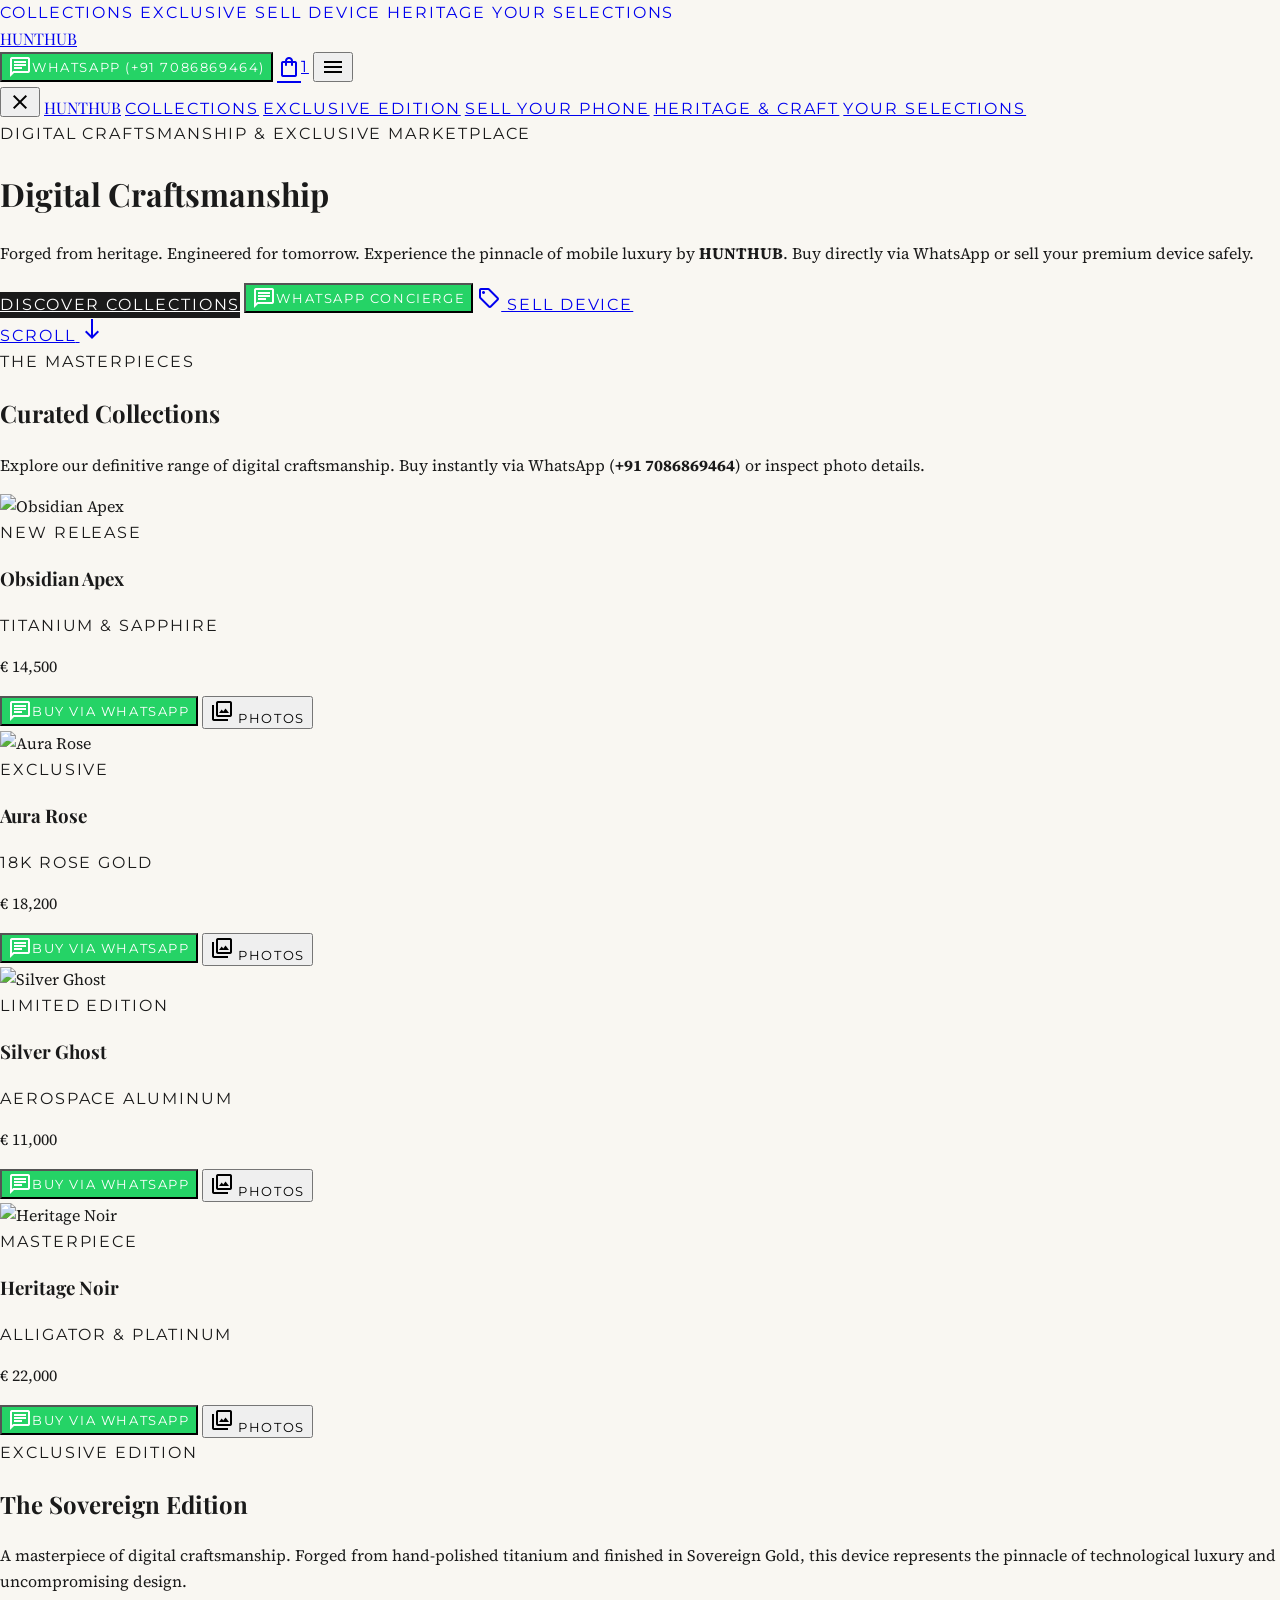
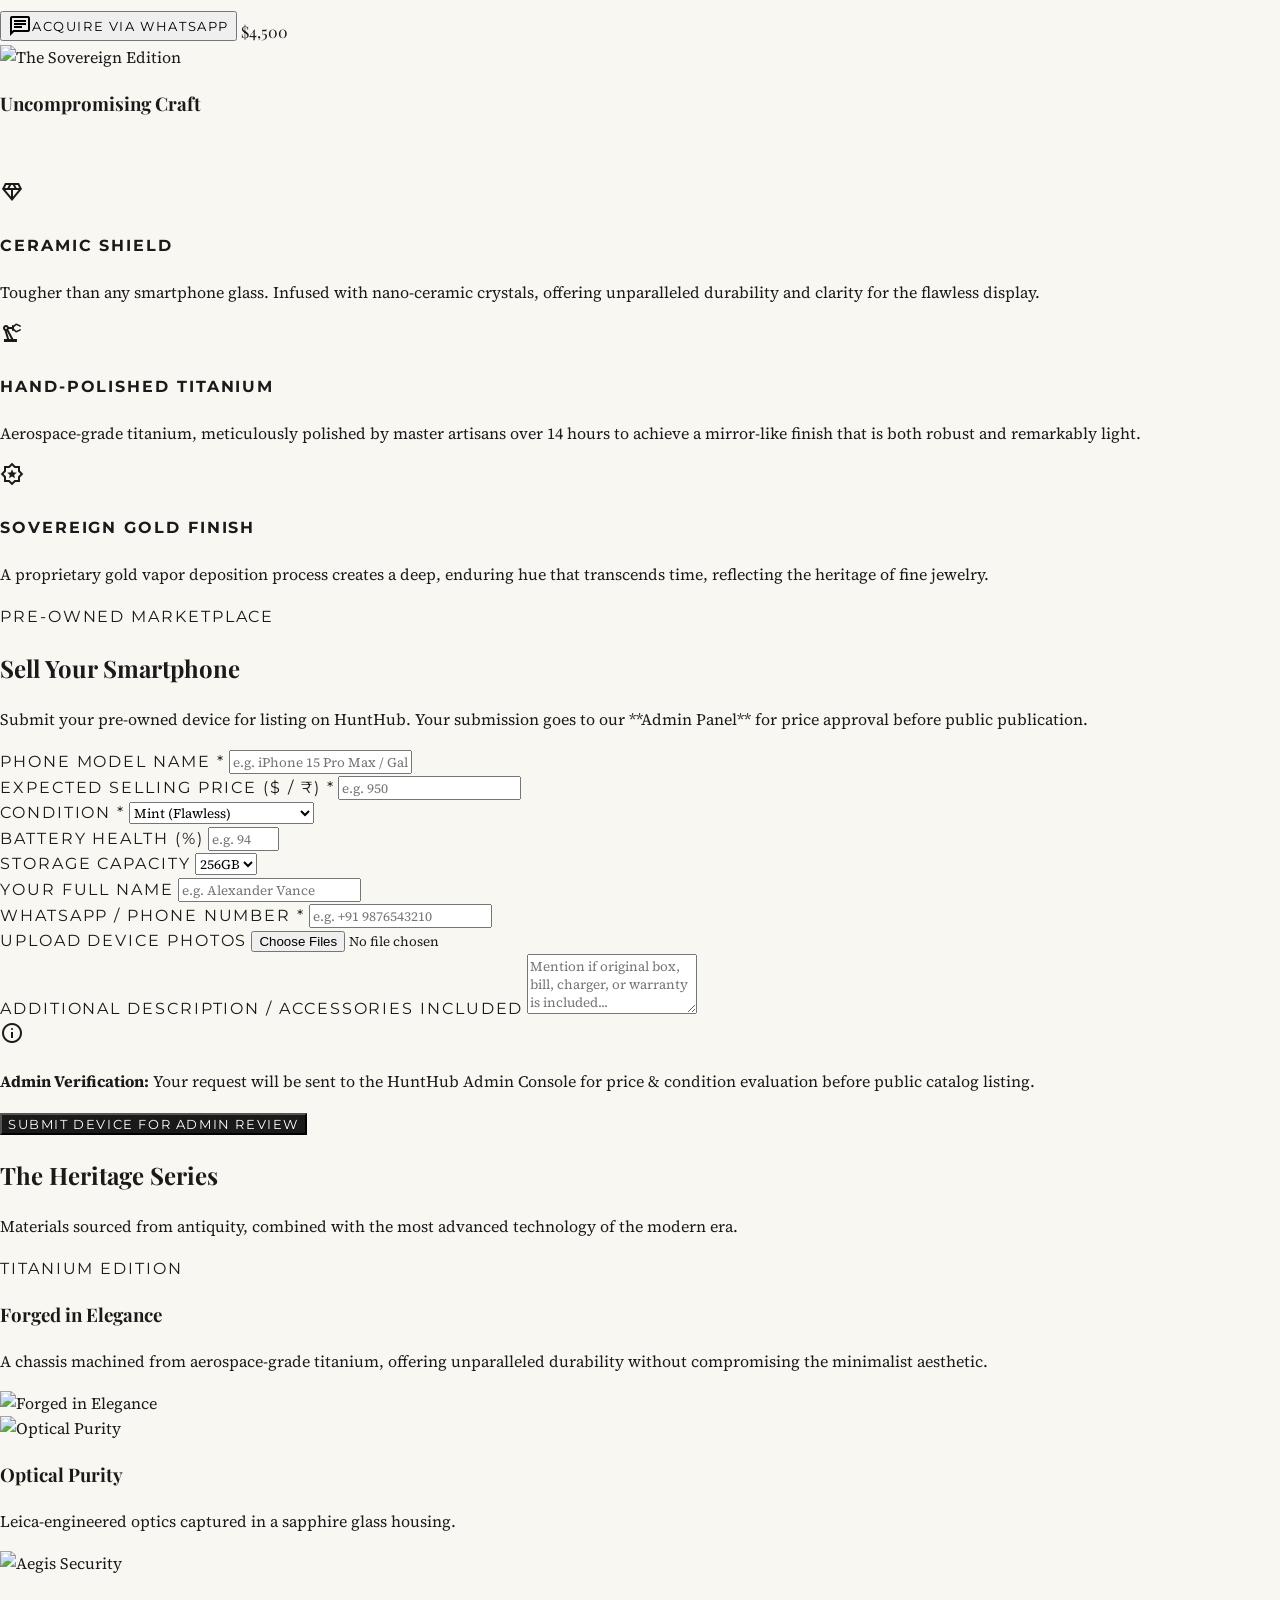
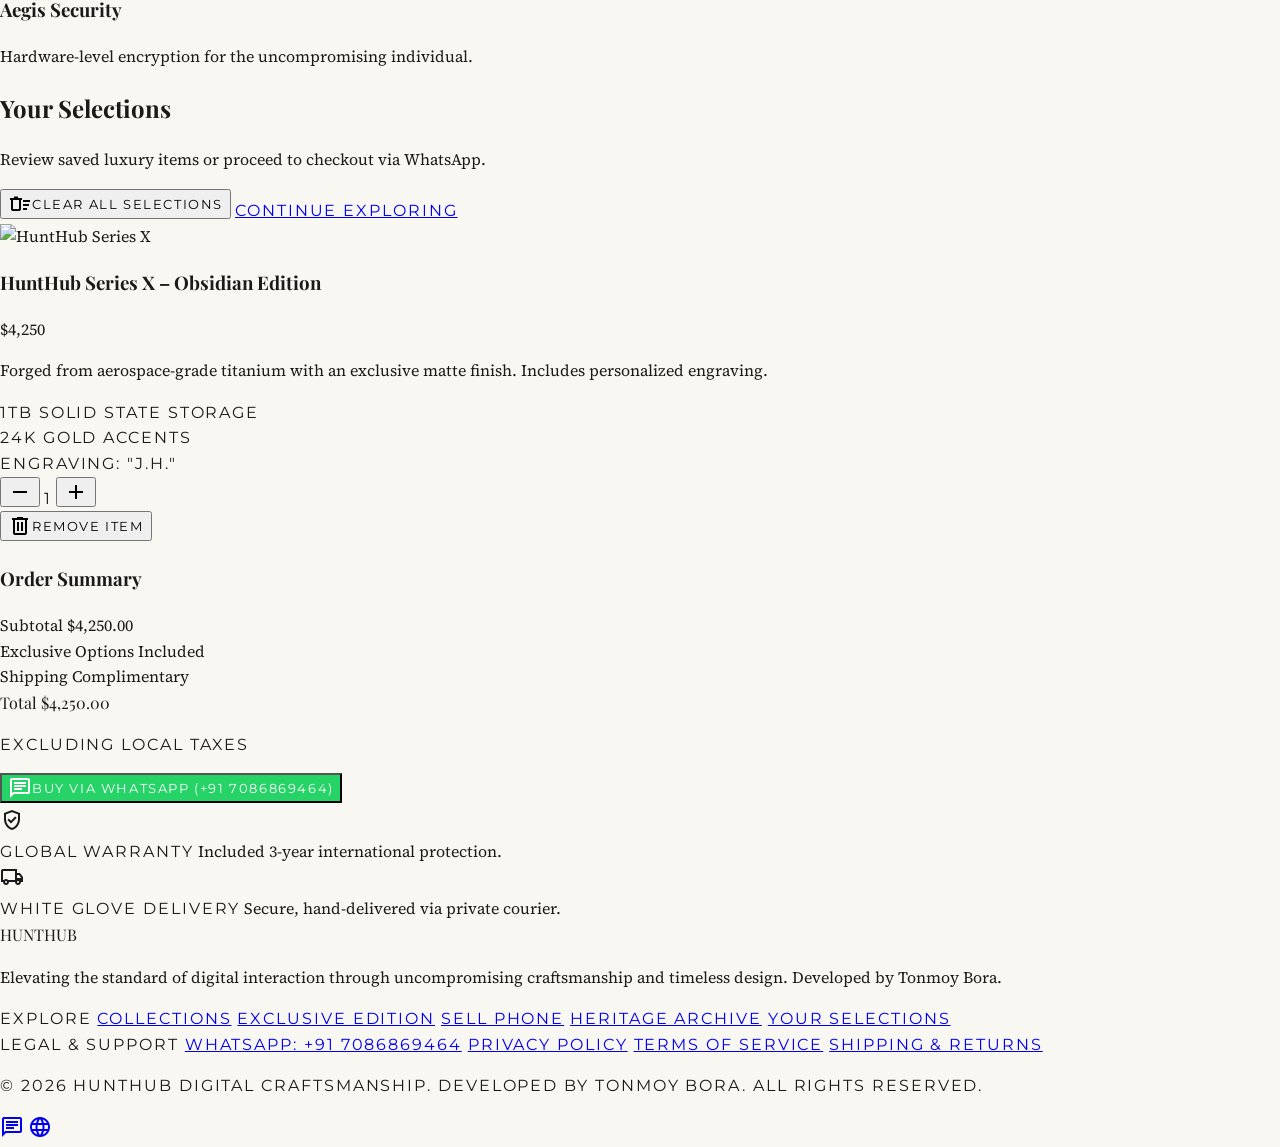
==== index.html @ e896eb80 "Initial commit: HuntHub Digital Craftsmanship & Luxury Marketplace (Vercel Ready)" ====
<!DOCTYPE html>
<html class="scroll-smooth" lang="en">
<head>
  <meta charset="utf-8"/>
  <meta content="width=device-width, initial-scale=1.0" name="viewport"/>
  <title>HUNTHUB - Digital Craftsmanship & Luxury Mobile Marketplace</title>
  
  <!-- Tailwind CSS & Google Fonts -->
  <script src="https://cdn.tailwindcss.com?plugins=forms,container-queries"></script>
  <link href="https://fonts.googleapis.com/css2?family=Montserrat:wght@400;500;600;700&family=Playfair+Display:ital,wght@0,400;0,600;0,700;1,400&family=Source+Serif+4:ital,wght@0,300;0,400;0,600;1,400&display=swap" rel="stylesheet"/>
  <link href="https://fonts.googleapis.com/css2?family=Material+Symbols+Outlined:wght,FILL@100..700,0..1&display=swap" rel="stylesheet"/>

  <!-- Custom Design System Styles -->
  <link rel="stylesheet" href="style.css"/>

  <script id="tailwind-config">
    tailwind.config = {
      darkMode: "class",
      theme: {
        extend: {
          colors: {
            "primary": "#1A1A1A",
            "secondary": "#6B6A65",
            "surface": "#F9F7F2",
            "surface-low": "#F3F0E9",
            "accent": "#C5A059",
            "gold": "#C5A059",
            "gold-light": "#E9C176"
          },
          fontFamily: {
            "display": ["Playfair Display", "serif"],
            "body": ["Source Serif 4", "serif"],
            "label": ["Montserrat", "sans-serif"]
          }
        }
      }
    }
  </script>
</head>
<body class="bg-surface text-primary font-body antialiased selection:bg-gold selection:text-white pt-20">

  <!-- ==================== STARTING LOADING INTRO SCREEN ==================== -->
  <div id="loading-screen" aria-label="Welcome Loading Screen">
    <div class="flex flex-col items-center justify-center text-center px-6">
      <div class="w-16 h-16 rounded-full border border-gold/40 flex items-center justify-center mb-6 shadow-[0_0_30px_rgba(197,160,89,0.3)] animate-pulse">
        <span class="material-symbols-outlined text-gold text-3xl">diamond</span>
      </div>

      <h1 class="intro-brand-title">WELCOME TO HUNTHUB</h1>
      
      <p class="intro-developer-credit">
        DEVELOPED BY <span class="text-white font-bold border-b border-gold pb-0.5">TONMOY BORA</span>
      </p>

      <div class="intro-progress-bar">
        <div class="intro-progress-fill"></div>
      </div>
    </div>
  </div>


  <!-- ==================== TOP NAVIGATION BAR ==================== -->
  <nav class="fixed top-0 w-full z-50 bg-surface/85 backdrop-blur-xl border-b border-accent/20 transition-all duration-500">
    <div class="flex justify-between items-center w-full px-6 md:px-12 max-w-[1280px] mx-auto h-20">
      
      <!-- Left Navigation Links (Desktop) -->
      <div class="hidden lg:flex items-center gap-7 font-label text-[11px] font-semibold tracking-[0.15em] text-secondary">
        <a class="nav-link hover:text-primary transition-colors link-gold-underline py-1" href="#collections">Collections</a>
        <a class="nav-link hover:text-primary transition-colors link-gold-underline py-1" href="#exclusive">Exclusive</a>
        <a class="nav-link hover:text-primary transition-colors link-gold-underline py-1" href="#sell-device">Sell Device</a>
        <a class="nav-link hover:text-primary transition-colors link-gold-underline py-1" href="#heritage">Heritage</a>
        <a class="nav-link hover:text-primary transition-colors link-gold-underline py-1" href="#selections">Your Selections</a>
      </div>

      <!-- Brand Logo (Center) -->
      <a class="font-display font-bold text-2xl md:text-3xl tracking-tighter text-primary hover:opacity-90 transition-opacity" href="#">
        HUNTHUB
      </a>

      <!-- Right Actions / Utilities -->
      <div class="flex items-center gap-4">
        <!-- WhatsApp Direct Chat Button -->
        <button onclick="buyProductViaWhatsApp('General Inquiry', 'N/A')" class="btn-whatsapp px-4 py-2 font-label text-[10px] uppercase font-bold tracking-widest flex items-center gap-1.5 btn-classic shadow-sm" title="Chat on WhatsApp (+91 7086869464)">
          <span class="material-symbols-outlined text-sm">chat</span>
          <span>WhatsApp (+91 7086869464)</span>
        </button>

        <!-- Cart Bag Icon with Counter -->
        <a href="#selections" class="icon-btn text-accent hover:text-primary p-2 relative flex items-center justify-center" title="View Your Selections" data-interactive="true">
          <span class="material-symbols-outlined text-[24px]">shopping_bag</span>
          <span id="cart-badge" class="absolute -top-1 -right-1 bg-primary text-white text-[10px] font-label w-4 h-4 rounded-full flex items-center justify-center badge-pulse">1</span>
        </a>

        <!-- Mobile Menu Toggle -->
        <button id="mobile-menu-btn" class="lg:hidden icon-btn text-primary p-2" title="Toggle Navigation Menu">
          <span class="material-symbols-outlined text-[26px]">menu</span>
        </button>
      </div>

    </div>
  </nav>

  <!-- Mobile Navigation Overlay -->
  <div id="mobile-nav-overlay" class="fixed inset-0 z-50 bg-primary/95 backdrop-blur-2xl hidden flex-col justify-center items-center gap-7 text-white">
    <button id="mobile-menu-close" class="absolute top-6 right-6 text-gold p-4 icon-btn">
      <span class="material-symbols-outlined text-3xl">close</span>
    </button>
    <a class="font-display text-3xl text-gold mb-2" href="#">HUNTHUB</a>
    <a class="font-label text-base tracking-widest hover:text-gold transition-colors" href="#collections">Collections</a>
    <a class="font-label text-base tracking-widest hover:text-gold transition-colors" href="#exclusive">Exclusive Edition</a>
    <a class="font-label text-base tracking-widest hover:text-gold transition-colors" href="#sell-device">Sell Your Phone</a>
    <a class="font-label text-base tracking-widest hover:text-gold transition-colors" href="#heritage">Heritage & Craft</a>
    <a class="font-label text-base tracking-widest hover:text-gold transition-colors" href="#selections">Your Selections</a>
  </div>


  <!-- ==================== HERO SECTION ==================== -->
  <header id="hero" class="relative min-h-[85vh] w-full flex flex-col items-center justify-center text-center px-6 pt-12 pb-20 overflow-hidden bg-gradient-to-b from-surface via-surface to-surface-low border-b border-accent/10">
    
    <!-- Background Ambient Glow -->
    <div class="absolute top-1/2 left-1/2 -translate-x-1/2 -translate-y-1/2 w-[600px] h-[600px] bg-accent/5 rounded-full blur-3xl pointer-events-none"></div>

    <div class="relative z-10 max-w-4xl mx-auto flex flex-col items-center">
      <div class="inline-block border border-accent/40 px-4 py-1.5 font-label text-[11px] text-accent tracking-[0.25em] uppercase mb-8 scroll-reveal">
        Digital Craftsmanship & Exclusive Marketplace
      </div>

      <h1 class="font-display text-4xl sm:text-6xl md:text-7xl lg:text-8xl text-primary font-bold tracking-tight leading-[1.1] mb-8 scroll-reveal delay-1">
        Digital Craftsmanship
      </h1>

      <p class="font-body text-lg md:text-xl text-secondary max-w-2xl mb-10 leading-relaxed font-light scroll-reveal delay-2">
        Forged from heritage. Engineered for tomorrow. Experience the pinnacle of mobile luxury by <strong class="text-primary font-semibold">HUNTHUB</strong>. Buy directly via WhatsApp or sell your premium device safely.
      </p>

      <div class="flex flex-col sm:flex-row gap-5 items-center scroll-reveal delay-3">
        <a href="#collections" class="btn-gold-shimmer font-label text-xs uppercase tracking-[0.2em] px-9 py-4 btn-classic shadow-md">
          Discover Collections
        </a>
        <button onclick="buyProductViaWhatsApp('General Store Inquiry', 'N/A')" class="btn-whatsapp font-label text-xs uppercase tracking-[0.2em] px-8 py-4 btn-classic flex items-center gap-2 font-bold shadow-md">
          <span class="material-symbols-outlined text-base">chat</span> WhatsApp Concierge
        </button>
        <a href="#sell-device" class="font-label text-xs uppercase tracking-[0.15em] text-primary hover:text-accent transition-colors flex items-center gap-1 border-b border-primary/40 hover:border-accent pb-0.5">
          <span class="material-symbols-outlined text-sm">sell</span> Sell Device
        </a>
      </div>
    </div>

    <!-- Floating Scroll Indicator -->
    <a href="#collections" class="absolute bottom-8 left-1/2 -translate-x-1/2 flex flex-col items-center gap-2 text-accent/70 hover:text-accent transition-colors bounce-slow">
      <span class="font-label text-[10px] tracking-[0.25em] uppercase">Scroll</span>
      <span class="material-symbols-outlined text-sm">south</span>
    </a>
  </header>


  <!-- ==================== FRAME 1: CURATED COLLECTIONS ==================== -->
  <section id="collections" class="w-full max-w-[1240px] mx-auto px-6 md:px-16 py-24 border-b border-accent/10">
    
    <!-- Section Header -->
    <div class="text-center max-w-2xl mx-auto mb-20">
      <span class="font-label text-xs text-accent uppercase tracking-[0.2em] mb-4 block scroll-reveal">The Masterpieces</span>
      <h2 class="font-display text-3xl sm:text-5xl text-primary font-bold mb-6 scroll-reveal delay-1">Curated Collections</h2>
      <p class="font-body text-secondary text-base md:text-lg leading-relaxed scroll-reveal delay-2 font-light">
        Explore our definitive range of digital craftsmanship. Buy instantly via WhatsApp (<strong class="text-primary">+91 7086869464</strong>) or inspect photo details.
      </p>
    </div>

    <!-- Dynamic Products Grid Container -->
    <div id="products-grid-container" class="grid grid-cols-1 md:grid-cols-2 gap-x-12 gap-y-24">
      <!-- Populated dynamically in app.js -->
    </div>
  </section>


  <!-- ==================== FRAME 2: THE SOVEREIGN EDITION (EXCLUSIVE) ==================== -->
  <section id="exclusive" class="w-full bg-surface-low py-24 border-b border-accent/10">
    <div class="max-w-[1240px] mx-auto px-6 md:px-16">
      
      <!-- Hero Feature Grid -->
      <div class="grid grid-cols-1 md:grid-cols-12 gap-12 items-center mb-24">
        
        <!-- Text Details -->
        <div class="md:col-span-5 flex flex-col space-y-6 scroll-reveal-left">
          <div class="inline-block border border-accent px-3 py-1 font-label text-[10px] text-accent uppercase tracking-widest w-fit">
            Exclusive Edition
          </div>
          <h2 class="font-display text-4xl md:text-5xl text-primary font-bold leading-tight">
            The Sovereign Edition
          </h2>
          <p class="font-body text-secondary text-base leading-relaxed font-light">
            A masterpiece of digital craftsmanship. Forged from hand-polished titanium and finished in Sovereign Gold, this device represents the pinnacle of technological luxury and uncompromising design.
          </p>

          <div class="pt-6 flex items-center gap-6">
            <button onclick="buyProductViaWhatsApp('The Sovereign Edition (Exclusive)', '$4,500')" 
                    class="bg-primary text-white font-label text-xs uppercase tracking-[0.2em] px-8 py-4 btn-classic hover:bg-gold hover:text-primary transition-colors flex items-center gap-2">
              <span class="material-symbols-outlined text-sm">chat</span> Acquire via WhatsApp
            </button>
            <span class="font-display text-2xl text-accent font-semibold">$4,500</span>
          </div>
        </div>

        <!-- Featured Phone Image -->
        <div class="md:col-span-7 relative h-[450px] md:h-[600px] flex items-center justify-center photo-clickable scroll-reveal-right">
          <img class="w-full h-full object-contain drop-shadow-2xl z-10" 
               data-alt="The Sovereign Edition floating smartphone with polished titanium frame and gold accents."
               src="https://lh3.googleusercontent.com/aida-public/[base64]"
               alt="The Sovereign Edition"/>
          <div class="absolute inset-0 bg-gold/10 rounded-full blur-3xl w-2/3 h-2/3 top-1/2 left-1/2 -translate-x-1/2 -translate-y-1/2"></div>
        </div>

      </div>

      <!-- Specifications / Craft Cards -->
      <div class="text-center mb-12">
        <h3 class="font-display text-3xl text-primary font-semibold mb-2 scroll-reveal">Uncompromising Craft</h3>
        <p class="font-label text-xs text-secondary tracking-widest uppercase scroll-reveal delay-1">The Architecture of Luxury</p>
      </div>

      <div class="grid grid-cols-1 md:grid-cols-3 gap-6">
        
        <!-- Spec 1 -->
        <div class="bg-surface p-10 flex flex-col items-center text-center space-y-4 border border-accent/15 hover:border-gold transition-all duration-500 scroll-reveal delay-1">
          <span class="material-symbols-outlined text-4xl text-gold font-light">diamond</span>
          <h4 class="font-label text-xs font-bold text-primary tracking-widest uppercase">Ceramic Shield</h4>
          <p class="font-body text-sm text-secondary leading-relaxed">
            Tougher than any smartphone glass. Infused with nano-ceramic crystals, offering unparalleled durability and clarity for the flawless display.
          </p>
        </div>

        <!-- Spec 2 -->
        <div class="bg-surface p-10 flex flex-col items-center text-center space-y-4 border border-accent/15 hover:border-gold transition-all duration-500 scroll-reveal delay-2">
          <span class="material-symbols-outlined text-4xl text-gold font-light">precision_manufacturing</span>
          <h4 class="font-label text-xs font-bold text-primary tracking-widest uppercase">Hand-Polished Titanium</h4>
          <p class="font-body text-sm text-secondary leading-relaxed">
            Aerospace-grade titanium, meticulously polished by master artisans over 14 hours to achieve a mirror-like finish that is both robust and remarkably light.
          </p>
        </div>

        <!-- Spec 3 -->
        <div class="bg-surface p-10 flex flex-col items-center text-center space-y-4 border border-accent/15 hover:border-gold transition-all duration-500 scroll-reveal delay-3">
          <span class="material-symbols-outlined text-4xl text-gold font-light">award_star</span>
          <h4 class="font-label text-xs font-bold text-primary tracking-widest uppercase">Sovereign Gold Finish</h4>
          <p class="font-body text-sm text-secondary leading-relaxed">
            A proprietary gold vapor deposition process creates a deep, enduring hue that transcends time, reflecting the heritage of fine jewelry.
          </p>
        </div>

      </div>

    </div>
  </section>


  <!-- ==================== USER PHONE SELLING SECTION ==================== -->
  <section id="sell-device" class="w-full max-w-[1240px] mx-auto px-6 md:px-16 py-24 border-b border-accent/10">
    
    <div class="text-center max-w-2xl mx-auto mb-16">
      <span class="font-label text-xs text-accent uppercase tracking-[0.2em] mb-4 block scroll-reveal">Pre-Owned Marketplace</span>
      <h2 class="font-display text-3xl sm:text-5xl text-primary font-bold mb-4 scroll-reveal delay-1">Sell Your Smartphone</h2>
      <p class="font-body text-secondary text-base leading-relaxed scroll-reveal delay-2 font-light">
        Submit your pre-owned device for listing on HuntHub. Your submission goes to our **Admin Panel** for price approval before public publication.
      </p>
    </div>

    <div class="max-w-3xl mx-auto bg-surface-low border border-accent/20 p-8 sm:p-12 shadow-sm scroll-reveal-zoom">
      
      <form id="sell-device-form" class="space-y-6">
        
        <div class="grid grid-cols-1 sm:grid-cols-2 gap-6">
          <div>
            <label class="font-label text-xs text-primary font-bold block mb-2">Phone Model Name *</label>
            <input type="text" id="sell-model" required placeholder="e.g. iPhone 15 Pro Max / Galaxy S24 Ultra" 
                   class="w-full bg-surface border border-accent/30 px-4 py-3 font-body text-sm focus:outline-none focus:border-gold">
          </div>

          <div>
            <label class="font-label text-xs text-primary font-bold block mb-2">Expected Selling Price ($ / ₹) *</label>
            <input type="number" id="sell-price" required placeholder="e.g. 950" 
                   class="w-full bg-surface border border-accent/30 px-4 py-3 font-body text-sm focus:outline-none focus:border-gold">
          </div>
        </div>

        <div class="grid grid-cols-1 sm:grid-cols-3 gap-6">
          <div>
            <label class="font-label text-xs text-primary font-bold block mb-2">Condition *</label>
            <select id="sell-condition" class="w-full bg-surface border border-accent/30 px-4 py-3 font-body text-sm focus:outline-none focus:border-gold">
              <option value="Mint (Flawless)">Mint (Flawless)</option>
              <option value="Excellent (Minimal Signs)">Excellent (Minimal Signs)</option>
              <option value="Good (Minor Wear)">Good (Minor Wear)</option>
              <option value="Fair">Fair</option>
            </select>
          </div>

          <div>
            <label class="font-label text-xs text-primary font-bold block mb-2">Battery Health (%)</label>
            <input type="number" id="sell-battery" min="50" max="100" placeholder="e.g. 94" 
                   class="w-full bg-surface border border-accent/30 px-4 py-3 font-body text-sm focus:outline-none focus:border-gold">
          </div>

          <div>
            <label class="font-label text-xs text-primary font-bold block mb-2">Storage Capacity</label>
            <select id="sell-storage" class="w-full bg-surface border border-accent/30 px-4 py-3 font-body text-sm focus:outline-none focus:border-gold">
              <option value="128GB">128GB</option>
              <option value="256GB" selected>256GB</option>
              <option value="512GB">512GB</option>
              <option value="1TB">1TB</option>
            </select>
          </div>
        </div>

        <div class="grid grid-cols-1 sm:grid-cols-2 gap-6">
          <div>
            <label class="font-label text-xs text-primary font-bold block mb-2">Your Full Name</label>
            <input type="text" id="sell-name" placeholder="e.g. Alexander Vance" 
                   class="w-full bg-surface border border-accent/30 px-4 py-3 font-body text-sm focus:outline-none focus:border-gold">
          </div>

          <div>
            <label class="font-label text-xs text-primary font-bold block mb-2">WhatsApp / Phone Number *</label>
            <input type="tel" id="sell-phone" required placeholder="e.g. +91 9876543210" 
                   class="w-full bg-surface border border-accent/30 px-4 py-3 font-body text-sm focus:outline-none focus:border-gold">
          </div>
        </div>

        <div>
          <label class="font-label text-xs text-primary font-bold block mb-2">Upload Device Photos</label>
          <input type="file" id="sell-images" accept="image/*" multiple 
                 class="w-full bg-surface border border-accent/30 p-2 font-body text-xs focus:outline-none focus:border-gold">
          <div id="sell-images-preview" class="flex gap-3 mt-3 overflow-x-auto"></div>
        </div>

        <div>
          <label class="font-label text-xs text-primary font-bold block mb-2">Additional Description / Accessories Included</label>
          <textarea id="sell-desc" rows="3" placeholder="Mention if original box, bill, charger, or warranty is included..." 
                    class="w-full bg-surface border border-accent/30 px-4 py-3 font-body text-sm focus:outline-none focus:border-gold"></textarea>
        </div>

        <!-- Verification Notice -->
        <div class="bg-surface p-4 border-l-2 border-gold flex items-start gap-3">
          <span class="material-symbols-outlined text-gold">info</span>
          <p class="font-body text-xs text-secondary leading-relaxed">
            <strong>Admin Verification:</strong> Your request will be sent to the HuntHub Admin Console for price & condition evaluation before public catalog listing.
          </p>
        </div>

        <button type="submit" class="btn-gold-shimmer w-full py-4 font-label text-xs uppercase tracking-[0.2em] font-bold btn-classic">
          Submit Device for Admin Review
        </button>

      </form>

    </div>

  </section>


  <!-- ==================== FRAME 3: HERITAGE & AEGIS SECURITY ==================== -->
  <section id="heritage" class="w-full max-w-[1240px] mx-auto px-6 md:px-16 py-24 border-b border-accent/10">
    <div class="flex flex-col gap-16">
      
      <div class="text-center max-w-2xl mx-auto">
        <h2 class="font-display text-3xl md:text-5xl text-primary font-bold mb-4 scroll-reveal">The Heritage Series</h2>
        <p class="font-body text-secondary text-base leading-relaxed scroll-reveal delay-1 font-light">
          Materials sourced from antiquity, combined with the most advanced technology of the modern era.
        </p>
      </div>

      <!-- Hero Bento Card -->
      <div class="w-full bg-surface-low border border-accent/20 overflow-hidden flex flex-col md:flex-row min-h-[500px] scroll-reveal-zoom">
        <div class="p-8 md:p-16 flex flex-col justify-center md:w-1/2">
          <span class="bg-gold text-primary px-3 py-1 font-label text-[10px] w-fit mb-6 uppercase tracking-widest font-semibold">Titanium Edition</span>
          <h3 class="font-display text-3xl md:text-4xl text-primary font-bold mb-4">Forged in Elegance</h3>
          <p class="font-body text-secondary text-base leading-relaxed font-light">
            A chassis machined from aerospace-grade titanium, offering unparalleled durability without compromising the minimalist aesthetic.
          </p>
        </div>
        <div class="md:w-1/2 relative min-h-[300px] photo-clickable">
          <img class="w-full h-full object-cover" 
               data-alt="Forged in Elegance: Sleek smartphone resting on dark slate surface with soft studio lighting."
               src="https://lh3.googleusercontent.com/aida-public/[base64]"
               alt="Forged in Elegance"/>
        </div>
      </div>

      <!-- Small Stack Grid -->
      <div class="grid grid-cols-1 md:grid-cols-2 gap-8">
        
        <!-- Feature 1 -->
        <div class="bg-surface-low border border-accent/20 p-8 md:p-12 flex flex-col justify-between scroll-reveal-left">
          <div class="h-64 w-full relative mb-6 photo-clickable">
            <img class="w-full h-full object-cover" 
                 data-alt="Optical Purity: Leica-engineered camera lens ring in brushed gold."
                 src="https://lh3.googleusercontent.com/aida-public/[base64]"
                 alt="Optical Purity"/>
          </div>
          <div>
            <h3 class="font-display text-2xl text-primary font-semibold mb-2">Optical Purity</h3>
            <p class="font-body text-secondary text-sm leading-relaxed">Leica-engineered optics captured in a sapphire glass housing.</p>
          </div>
        </div>

        <!-- Feature 2 -->
        <div class="bg-primary text-white border border-accent/20 p-8 md:p-12 flex flex-col justify-between scroll-reveal-right">
          <div class="h-64 w-full relative mb-6 photo-clickable opacity-90">
            <img class="w-full h-full object-cover" 
                 data-alt="Aegis Security: Glowing gold encryption pattern representing digital safety."
                 src="https://lh3.googleusercontent.com/aida-public/[base64]"
                 alt="Aegis Security"/>
          </div>
          <div>
            <h3 class="font-display text-2xl text-gold font-semibold mb-2">Aegis Security</h3>
            <p class="font-body opacity-80 text-sm leading-relaxed">Hardware-level encryption for the uncompromising individual.</p>
          </div>
        </div>

      </div>

    </div>
  </section>


  <!-- ==================== FRAME 4: YOUR SELECTIONS & CONCIERGE ==================== -->
  <section id="selections" class="w-full max-w-[1240px] mx-auto px-6 md:px-16 py-24">
    
    <!-- Title & Clear All Action -->
    <div class="flex flex-col sm:flex-row justify-between items-start sm:items-end border-b border-accent/20 pb-6 mb-12 gap-4">
      <div>
        <h2 class="font-display text-3xl md:text-5xl text-primary font-bold scroll-reveal">Your Selections</h2>
        <p class="font-body text-xs text-secondary mt-1">Review saved luxury items or proceed to checkout via WhatsApp.</p>
      </div>

      <div class="flex items-center gap-6 scroll-reveal">
        <!-- Clear All Button -->
        <button id="clear-all-cart-btn" class="font-label text-xs text-red-700 hover:text-red-900 transition-colors flex items-center gap-1 border-b border-red-300 hover:border-red-700 pb-0.5 icon-btn font-bold">
          <span class="material-symbols-outlined text-sm">delete_sweep</span> Clear All Selections
        </button>

        <a href="#collections" class="font-label text-xs text-accent hover:text-primary transition-colors border-b border-accent pb-0.5">
          Continue Exploring
        </a>
      </div>
    </div>

    <!-- Layout Grid -->
    <div class="grid grid-cols-1 lg:grid-cols-12 gap-12">
      
      <!-- Left Column: Item List -->
      <div class="lg:col-span-8 flex flex-col gap-8 scroll-reveal-left">
        <article id="cart-item-article" class="flex flex-col sm:flex-row gap-8 pb-10 border-b border-accent/20 transition-all duration-300">
          
          <!-- Image -->
          <div class="w-full sm:w-48 aspect-[4/5] bg-surface-low shrink-0 relative overflow-hidden photo-clickable border border-accent/10">
            <img class="w-full h-full object-cover" 
                 data-alt="HuntHub Series X – Obsidian Edition in matte titanium finish with gold accents."
                 src="https://lh3.googleusercontent.com/aida-public/[base64]"
                 alt="HuntHub Series X"/>
          </div>

          <!-- Item Specs -->
          <div class="flex-grow flex flex-col justify-between">
            <div>
              <div class="flex justify-between items-start gap-4 mb-2">
                <h3 class="font-display text-xl font-bold text-primary">HuntHub Series X – Obsidian Edition</h3>
                <span class="font-serif text-lg text-accent font-semibold">$4,250</span>
              </div>
              <p class="font-body text-sm text-secondary leading-relaxed">
                Forged from aerospace-grade titanium with an exclusive matte finish. Includes personalized engraving.
              </p>

              <!-- Bespoke Badges -->
              <div class="mt-6 flex flex-col gap-2">
                <div class="flex items-center gap-3">
                  <div class="w-2 h-2 rounded-full bg-primary"></div>
                  <span class="font-label text-[11px] text-primary">1TB Solid State Storage</span>
                </div>
                <div class="flex items-center gap-3">
                  <div class="w-2 h-2 rounded-full bg-gold"></div>
                  <span class="font-label text-[11px] text-primary">24k Gold Accents</span>
                </div>
                <div class="flex items-center gap-3">
                  <div class="w-2 h-2 rounded-full bg-secondary"></div>
                  <span class="font-label text-[11px] text-primary">Engraving: "J.H."</span>
                </div>
              </div>
            </div>

            <!-- Actions Row -->
            <div class="mt-8 flex items-center justify-between border-t border-accent/15 pt-6">
              <div class="flex items-center gap-4 border border-accent/30 px-3 py-1 bg-surface-low">
                <button id="qty-minus" class="icon-btn text-secondary hover:text-primary p-1">
                  <span class="material-symbols-outlined text-[18px]">remove</span>
                </button>
                <span id="qty-display" class="font-label text-sm text-primary font-bold w-6 text-center">1</span>
                <button id="qty-plus" class="icon-btn text-secondary hover:text-primary p-1">
                  <span class="material-symbols-outlined text-[18px]">add</span>
                </button>
              </div>

              <button id="remove-cart-item" class="font-label text-[11px] text-red-700 hover:text-red-900 font-bold uppercase tracking-wider border-b border-transparent hover:border-red-700 pb-0.5 icon-btn flex items-center gap-1">
                <span class="material-symbols-outlined text-sm">delete</span> REMOVE ITEM
              </button>
            </div>
          </div>

        </article>
      </div>

      <!-- Right Column: Order Summary & Assurance -->
      <div class="lg:col-span-4 scroll-reveal-right">
        <div class="sticky top-28 bg-surface-low p-8 border border-accent/20 flex flex-col gap-6 shadow-sm">
          <h3 class="font-display text-xl font-bold text-primary border-b border-accent/15 pb-4">Order Summary</h3>

          <div class="flex flex-col gap-3 font-body text-sm">
            <div class="flex justify-between items-center text-secondary">
              <span>Subtotal</span>
              <span id="subtotal-display" class="text-primary font-semibold">$4,250.00</span>
            </div>
            <div class="flex justify-between items-center text-secondary">
              <span>Exclusive Options</span>
              <span class="text-gold font-medium">Included</span>
            </div>
            <div class="flex justify-between items-center text-secondary">
              <span>Shipping</span>
              <span class="text-gold font-medium">Complimentary</span>
            </div>
          </div>

          <div class="h-[1px] w-full bg-accent/20 my-1"></div>

          <div class="flex justify-between items-center font-display text-xl text-primary font-bold">
            <span>Total</span>
            <span id="total-display" class="text-accent">$4,250.00</span>
          </div>
          <p class="font-label text-[10px] text-secondary text-right -mt-4">Excluding local taxes</p>

          <button id="checkout-btn" class="btn-whatsapp w-full py-5 font-label text-xs uppercase tracking-[0.2em] font-bold flex items-center justify-center gap-2 btn-classic">
            <span class="material-symbols-outlined text-[18px]">chat</span>
            Buy via WhatsApp (+91 7086869464)
          </button>

          <!-- Guarantee Badges -->
          <div class="pt-6 border-t border-accent/15 flex flex-col gap-4">
            <div class="flex items-start gap-4">
              <span class="material-symbols-outlined text-gold text-2xl">verified_user</span>
              <div>
                <span class="font-label text-xs font-bold text-primary block">Global Warranty</span>
                <span class="font-body text-xs text-secondary">Included 3-year international protection.</span>
              </div>
            </div>
            <div class="flex items-start gap-4">
              <span class="material-symbols-outlined text-gold text-2xl">local_shipping</span>
              <div>
                <span class="font-label text-xs font-bold text-primary block">White Glove Delivery</span>
                <span class="font-body text-xs text-secondary">Secure, hand-delivered via private courier.</span>
              </div>
            </div>
          </div>

        </div>
      </div>

    </div>
  </section>


  <!-- ==================== AUTO PHOTO CHANGER LIGHTBOX MODAL ==================== -->
  <div id="gallery-modal" class="gallery-modal" role="dialog" aria-modal="true" aria-label="HuntHub Photo Showcase Gallery">
    
    <!-- Auto Timer Progress Bar -->
    <div class="gallery-progress-bar">
      <div id="gallery-progress-fill" class="gallery-progress-fill"></div>
    </div>

    <!-- Header Controls -->
    <div class="flex justify-between items-center px-8 py-6 text-white border-b border-white/10 z-20">
      <div class="flex items-center gap-4">
        <span id="gallery-counter" class="font-label text-xs text-gold tracking-widest font-bold">PHOTO 1 OF 8</span>
        <span class="text-white/30">|</span>
        <span id="gallery-title" class="font-display text-lg text-white font-semibold">HuntHub Masterpiece Showcase</span>
      </div>

      <div class="flex items-center gap-6">
        <!-- Auto Play / Pause Toggle Button -->
        <button id="gallery-playpause" class="icon-btn flex items-center gap-2 bg-white/10 hover:bg-gold hover:text-primary px-4 py-2 text-xs font-label uppercase tracking-widest transition-colors rounded-none">
          <span id="gallery-play-icon" class="material-symbols-outlined text-base">pause</span>
          <span>Auto Change</span>
        </button>

        <!-- Close Button -->
        <button id="gallery-close" class="icon-btn text-white hover:text-gold p-2" title="Close Photo Viewer (ESC)">
          <span class="material-symbols-outlined text-3xl">close</span>
        </button>
      </div>
    </div>

    <!-- Main Viewport -->
    <div class="relative flex-grow flex items-center justify-center p-6 md:p-12 overflow-hidden">
      
      <!-- Previous Arrow -->
      <button id="gallery-prev" class="absolute left-6 z-20 icon-btn text-white/70 hover:text-gold bg-black/40 hover:bg-black/80 p-4 border border-white/10" title="Previous Photo">
        <span class="material-symbols-outlined text-3xl">chevron_left</span>
      </button>

      <!-- Displayed Image -->
      <div class="relative max-w-4xl max-h-[70vh] flex items-center justify-center">
        <img id="gallery-main-img" class="max-w-full max-h-[70vh] object-contain drop-shadow-2xl transition-all duration-500" src="" alt="Showcase Photo"/>
      </div>

      <!-- Next Arrow -->
      <button id="gallery-next" class="absolute right-6 z-20 icon-btn text-white/70 hover:text-gold bg-black/40 hover:bg-black/80 p-4 border border-white/10" title="Next Photo">
        <span class="material-symbols-outlined text-3xl">chevron_right</span>
      </button>

    </div>

    <!-- Caption & Description -->
    <div class="text-center px-6 py-3 text-white/80 max-w-2xl mx-auto">
      <p id="gallery-desc" class="font-body text-sm font-light leading-relaxed line-clamp-2"></p>
    </div>

    <!-- Bottom Thumbnail Tray -->
    <div class="px-8 py-4 bg-black/60 border-t border-white/10 flex justify-center items-center gap-3 overflow-x-auto" id="gallery-thumbnails">
      <!-- Generated dynamically in app.js -->
    </div>

  </div>


  <!-- ==================== FOOTER ==================== -->
  <footer class="w-full bg-surface-low border-t border-accent/20 pt-20 pb-12">
    <div class="max-w-[1240px] mx-auto px-6 md:px-16 flex flex-col gap-16">
      
      <div class="flex flex-col md:flex-row justify-between items-start gap-12">
        <div class="flex flex-col gap-4 max-w-md">
          <span class="font-display font-bold text-3xl text-primary tracking-tighter">HUNTHUB</span>
          <p class="font-body text-sm text-secondary leading-relaxed font-light">
            Elevating the standard of digital interaction through uncompromising craftsmanship and timeless design. Developed by Tonmoy Bora.
          </p>
        </div>

        <div class="grid grid-cols-2 gap-16">
          <div class="flex flex-col gap-3 font-label text-xs">
            <span class="text-primary font-bold tracking-widest uppercase mb-2">Explore</span>
            <a class="text-secondary hover:text-gold transition-colors" href="#collections">Collections</a>
            <a class="text-secondary hover:text-gold transition-colors" href="#exclusive">Exclusive Edition</a>
            <a class="text-secondary hover:text-gold transition-colors" href="#sell-device">Sell Phone</a>
            <a class="text-secondary hover:text-gold transition-colors" href="#heritage">Heritage Archive</a>
            <a class="text-secondary hover:text-gold transition-colors" href="#selections">Your Selections</a>
          </div>
          <div class="flex flex-col gap-3 font-label text-xs">
            <span class="text-primary font-bold tracking-widest uppercase mb-2">Legal & Support</span>
            <a class="text-secondary hover:text-gold transition-colors" href="https://wa.me/917086869464" target="_blank">WhatsApp: +91 7086869464</a>
            <a class="text-secondary hover:text-gold transition-colors" href="#">Privacy Policy</a>
            <a class="text-secondary hover:text-gold transition-colors" href="#">Terms of Service</a>
            <a class="text-secondary hover:text-gold transition-colors" href="#">Shipping & Returns</a>
          </div>
        </div>
      </div>

      <div class="flex flex-col md:flex-row justify-between items-center gap-6 pt-8 border-t border-accent/15">
        <p class="font-label text-[11px] tracking-widest text-secondary uppercase">
          © 2026 HUNTHUB DIGITAL CRAFTSMANSHIP. DEVELOPED BY TONMOY BORA. ALL RIGHTS RESERVED.
        </p>
        <div class="flex gap-4">
          <a class="text-secondary hover:text-gold transition-colors" href="https://wa.me/917086869464" target="_blank" title="WhatsApp Concierge"><span class="material-symbols-outlined text-[20px]">chat</span></a>
          <a class="text-secondary hover:text-gold transition-colors" href="#" title="Global Region"><span class="material-symbols-outlined text-[20px]">language</span></a>
        </div>
      </div>

    </div>
  </footer>

  <!-- Application Logic -->
  <script src="app.js"></script>

</body>
</html>
---- style.css ----
/* HUNTHUB - Digital Craftsmanship Design System & Stylesheet */

@import url('https://fonts.googleapis.com/css2?family=Montserrat:wght@400;500;600;700&family=Playfair+Display:ital,wght@0,400;0,600;0,700;1,400&family=Source+Serif+4:ital,wght@0,300;0,400;0,600;1,400&display=swap');

:root {
  --bg-parchment: #F9F7F2;
  --bg-surface-low: #F3F0E9;
  --bg-surface-high: #EAE6DD;
  --color-charcoal: #1A1A1A;
  --color-gold: #C5A059;
  --color-gold-light: #E9C176;
  --color-muted: #6B6A65;
  --color-white: #FFFFFF;
  --font-serif: 'Playfair Display', Georgia, serif;
  --font-body: 'Source Serif 4', Georgia, serif;
  --font-label: 'Montserrat', sans-serif;
  --shadow-paper: 0 12px 32px rgba(26, 26, 26, 0.06);
  --shadow-gold: 0 8px 24px rgba(197, 160, 89, 0.25);
  --transition-smooth: all 0.4s cubic-bezier(0.16, 1, 0.3, 1);
  --transition-fast: all 0.2s cubic-bezier(0.16, 1, 0.3, 1);
}

/* Global Reset & Base */
*, *::before, *::after {
  box-sizing: border-box;
}

html {
  scroll-behavior: smooth;
  font-family: var(--font-body);
  background-color: var(--bg-parchment);
  color: var(--color-charcoal);
  overflow-x: hidden;
}

body {
  margin: 0;
  padding: 0;
  background-color: var(--bg-parchment);
  color: var(--color-charcoal);
  line-height: 1.6;
  -webkit-font-smoothing: antialiased;
}

/* Selection Highlight */
::selection {
  background-color: var(--color-gold);
  color: #FFFFFF;
}

/* Typography Classes */
.font-display {
  font-family: var(--font-serif);
}

.font-body {
  font-family: var(--font-body);
}

.font-label {
  font-family: var(--font-label);
  letter-spacing: 0.12em;
  text-transform: uppercase;
}

/* ==========================================
   STARTING LOADING INTRO SCREEN ANIMATIONS
   ========================================== */
#loading-screen {
  position: fixed;
  inset: 0;
  z-index: 999;
  background-color: #111111;
  color: #FFFFFF;
  display: flex;
  flex-direction: column;
  align-items: center;
  justify-content: center;
  transition: opacity 1s cubic-bezier(0.77, 0, 0.175, 1), transform 1s cubic-bezier(0.77, 0, 0.175, 1);
}

#loading-screen.fade-out {
  opacity: 0;
  transform: translateY(-100%);
  pointer-events: none;
}

.intro-brand-title {
  font-family: var(--font-serif);
  font-size: clamp(2rem, 5vw, 4.5rem);
  font-weight: 700;
  letter-spacing: -0.02em;
  color: #FFFFFF;
  opacity: 0;
  transform: translateY(20px) scale(0.95);
  animation: introTextReveal 1.2s cubic-bezier(0.16, 1, 0.3, 1) 0.3s forwards;
  text-shadow: 0 0 30px rgba(197, 160, 89, 0.3);
}

.intro-developer-credit {
  font-family: var(--font-label);
  font-size: clamp(0.75rem, 2vw, 1.1rem);
  letter-spacing: 0.3em;
  text-transform: uppercase;
  color: var(--color-gold);
  margin-top: 1rem;
  opacity: 0;
  transform: translateY(15px);
  animation: introCreditReveal 1.2s cubic-bezier(0.16, 1, 0.3, 1) 1s forwards;
}

.intro-progress-bar {
  width: 180px;
  height: 2px;
  background: rgba(255, 255, 255, 0.15);
  margin-top: 2.5rem;
  position: relative;
  overflow: hidden;
}

.intro-progress-fill {
  width: 0%;
  height: 100%;
  background: var(--color-gold);
  box-shadow: 0 0 10px var(--color-gold);
  animation: introFill 2.2s cubic-bezier(0.65, 0, 0.35, 1) 0.5s forwards;
}

@keyframes introTextReveal {
  to {
    opacity: 1;
    transform: translateY(0) scale(1);
  }
}

@keyframes introCreditReveal {
  to {
    opacity: 1;
    transform: translateY(0);
  }
}

@keyframes introFill {
  0% { width: 0%; }
  100% { width: 100%; }
}

/* Classic Icon & Clickable Animations */
.icon-btn, .btn-classic, [data-interactive="true"] {
  position: relative;
  display: inline-flex;
  align-items: center;
  justify-content: center;
  cursor: pointer;
  user-select: none;
  transition: var(--transition-fast);
  outline: none;
}

.icon-btn:hover {
  transform: translateY(-2px);
  color: var(--color-gold) !important;
}

.icon-btn:active {
  transform: scale(0.90) translateY(0);
}

/* Classic Click Ripple Effect */
.ripple-effect {
  position: absolute;
  border-radius: 50%;
  background: rgba(197, 160, 89, 0.4);
  transform: scale(0);
  animation: ripple-out 0.6s cubic-bezier(0, 0, 0.2, 1) forwards;
  pointer-events: none;
}

@keyframes ripple-out {
  0% {
    transform: scale(0);
    opacity: 0.8;
  }
  100% {
    transform: scale(3.5);
    opacity: 0;
  }
}

/* Classic Rotate Pulse Icon Animation */
.icon-rotate-pulse {
  transition: transform 0.4s ease, color 0.3s ease;
}

.icon-rotate-pulse:hover {
  transform: rotate(15deg) scale(1.1);
}

.icon-rotate-pulse:active {
  transform: rotate(-15deg) scale(0.92);
}

/* Hover Gold Underline Reveal */
.link-gold-underline {
  position: relative;
  text-decoration: none;
}

.link-gold-underline::after {
  content: '';
  position: absolute;
  bottom: -4px;
  left: 0;
  width: 0%;
  height: 1px;
  background-color: var(--color-gold);
  transition: width 0.4s cubic-bezier(0.16, 1, 0.3, 1);
}

.link-gold-underline:hover::after,
.link-gold-underline.active::after {
  width: 100%;
}

/* Scroll Animations & Reveal Classes */
.scroll-reveal {
  opacity: 0;
  transform: translateY(30px);
  transition: opacity 0.8s cubic-bezier(0.16, 1, 0.3, 1), transform 0.8s cubic-bezier(0.16, 1, 0.3, 1);
  will-change: opacity, transform;
}

.scroll-reveal.revealed {
  opacity: 1;
  transform: translateY(0);
}

.scroll-reveal-left {
  opacity: 0;
  transform: translateX(-40px);
  transition: opacity 0.8s cubic-bezier(0.16, 1, 0.3, 1), transform 0.8s cubic-bezier(0.16, 1, 0.3, 1);
}

.scroll-reveal-left.revealed {
  opacity: 1;
  transform: translateX(0);
}

.scroll-reveal-right {
  opacity: 0;
  transform: translateX(40px);
  transition: opacity 0.8s cubic-bezier(0.16, 1, 0.3, 1), transform 0.8s cubic-bezier(0.16, 1, 0.3, 1);
}

.scroll-reveal-right.revealed {
  opacity: 1;
  transform: translateX(0);
}

.scroll-reveal-zoom {
  opacity: 0;
  transform: scale(0.94);
  transition: opacity 0.8s cubic-bezier(0.16, 1, 0.3, 1), transform 0.8s cubic-bezier(0.16, 1, 0.3, 1);
}

.scroll-reveal-zoom.revealed {
  opacity: 1;
  transform: scale(1);
}

/* Stagger Delays */
.delay-1 { transition-delay: 0.15s; }
.delay-2 { transition-delay: 0.3s; }
.delay-3 { transition-delay: 0.45s; }
.delay-4 { transition-delay: 0.6s; }

/* Photo Gallery Clickable Cursor & Hover Overlay */
.photo-clickable {
  cursor: pointer;
  position: relative;
  overflow: hidden;
}

.photo-clickable img {
  transition: transform 0.8s cubic-bezier(0.16, 1, 0.3, 1), filter 0.5s ease;
}

.photo-clickable:hover img {
  transform: scale(1.05);
}

.photo-clickable::before {
  content: '';
  position: absolute;
  inset: 0;
  background: rgba(26, 26, 26, 0.2);
  opacity: 0;
  transition: opacity 0.4s ease;
  z-index: 5;
}

.photo-clickable::after {
  content: 'zoom_in';
  font-family: 'Material Symbols Outlined';
  font-size: 32px;
  color: #FFFFFF;
  position: absolute;
  top: 50%;
  left: 50%;
  transform: translate(-50%, -50%) scale(0.7);
  opacity: 0;
  transition: all 0.4s cubic-bezier(0.16, 1, 0.3, 1);
  z-index: 6;
  text-shadow: 0 4px 12px rgba(0,0,0,0.4);
}

.photo-clickable:hover::before {
  opacity: 1;
}

.photo-clickable:hover::after {
  opacity: 1;
  transform: translate(-50%, -50%) scale(1);
}

/* Auto Photo Changer Lightbox Modal */
.gallery-modal, .admin-modal {
  position: fixed;
  inset: 0;
  z-index: 100;
  background: rgba(15, 15, 15, 0.94);
  backdrop-filter: blur(20px);
  display: flex;
  flex-direction: column;
  opacity: 0;
  pointer-events: none;
  transition: opacity 0.4s cubic-bezier(0.16, 1, 0.3, 1);
}

.gallery-modal.active, .admin-modal.active {
  opacity: 1;
  pointer-events: auto;
}

.gallery-progress-bar {
  height: 3px;
  background: rgba(255, 255, 255, 0.15);
  width: 100%;
  position: absolute;
  top: 0;
  left: 0;
  z-index: 110;
}

.gallery-progress-fill {
  height: 100%;
  width: 0%;
  background: var(--color-gold);
  transition: width 0.1s linear;
}

/* Shimmer Button */
.btn-gold-shimmer {
  position: relative;
  overflow: hidden;
  background-color: var(--color-charcoal);
  color: #FFFFFF;
  transition: all 0.4s ease;
}

.btn-gold-shimmer::before {
  content: '';
  position: absolute;
  top: 0;
  left: -100%;
  width: 100%;
  height: 100%;
  background: linear-gradient(90deg, transparent, rgba(197, 160, 89, 0.4), transparent);
  transition: left 0.7s ease;
}

.btn-gold-shimmer:hover::before {
  left: 100%;
}

.btn-gold-shimmer:hover {
  background-color: var(--color-gold);
  color: var(--color-charcoal);
  box-shadow: var(--shadow-gold);
}

/* WhatsApp Direct Button */
.btn-whatsapp {
  background-color: #25D366;
  color: #FFFFFF;
  transition: all 0.3s ease;
}

.btn-whatsapp:hover {
  background-color: #128C7E;
  color: #FFFFFF;
  box-shadow: 0 8px 24px rgba(37, 211, 102, 0.3);
}

/* Header Navbar Scroll State */
nav.scrolled {
  background-color: rgba(249, 247, 242, 0.95) !important;
  box-shadow: 0 4px 20px rgba(0, 0, 0, 0.05);
  border-bottom-color: rgba(197, 160, 89, 0.4) !important;
}

/* Smooth Bounce Animation for Scroll Arrow */
.bounce-slow {
  animation: bounceSlow 2.5s infinite;
}

@keyframes bounceSlow {
  0%, 20%, 50%, 80%, 100% { transform: translateY(0); }
  40% { transform: translateY(-8px); }
  60% { transform: translateY(-4px); }
}

/* Badge Pulse */
.badge-pulse {
  animation: pulseBadge 2s infinite;
}

@keyframes pulseBadge {
  0% { box-shadow: 0 0 0 0 rgba(197, 160, 89, 0.5); }
  70% { box-shadow: 0 0 0 8px rgba(197, 160, 89, 0); }
  100% { box-shadow: 0 0 0 0 rgba(197, 160, 89, 0); }
}

/* Notification Toast */
.toast-notice {
  position: fixed;
  bottom: 2rem;
  right: 2rem;
  background: var(--color-charcoal);
  color: #FFFFFF;
  border-left: 3px solid var(--color-gold);
  padding: 1rem 1.5rem;
  z-index: 150;
  box-shadow: 0 10px 30px rgba(0,0,0,0.2);
  transform: translateY(100px);
  opacity: 0;
  transition: all 0.4s cubic-bezier(0.16, 1, 0.3, 1);
}

.toast-notice.show {
  transform: translateY(0);
  opacity: 1;
}

/* Custom Scrollbar for Admin Modal */
.admin-scroll::-webkit-scrollbar {
  width: 6px;
}
.admin-scroll::-webkit-scrollbar-track {
  background: rgba(255, 255, 255, 0.05);
}
.admin-scroll::-webkit-scrollbar-thumb {
  background: var(--color-gold);
}
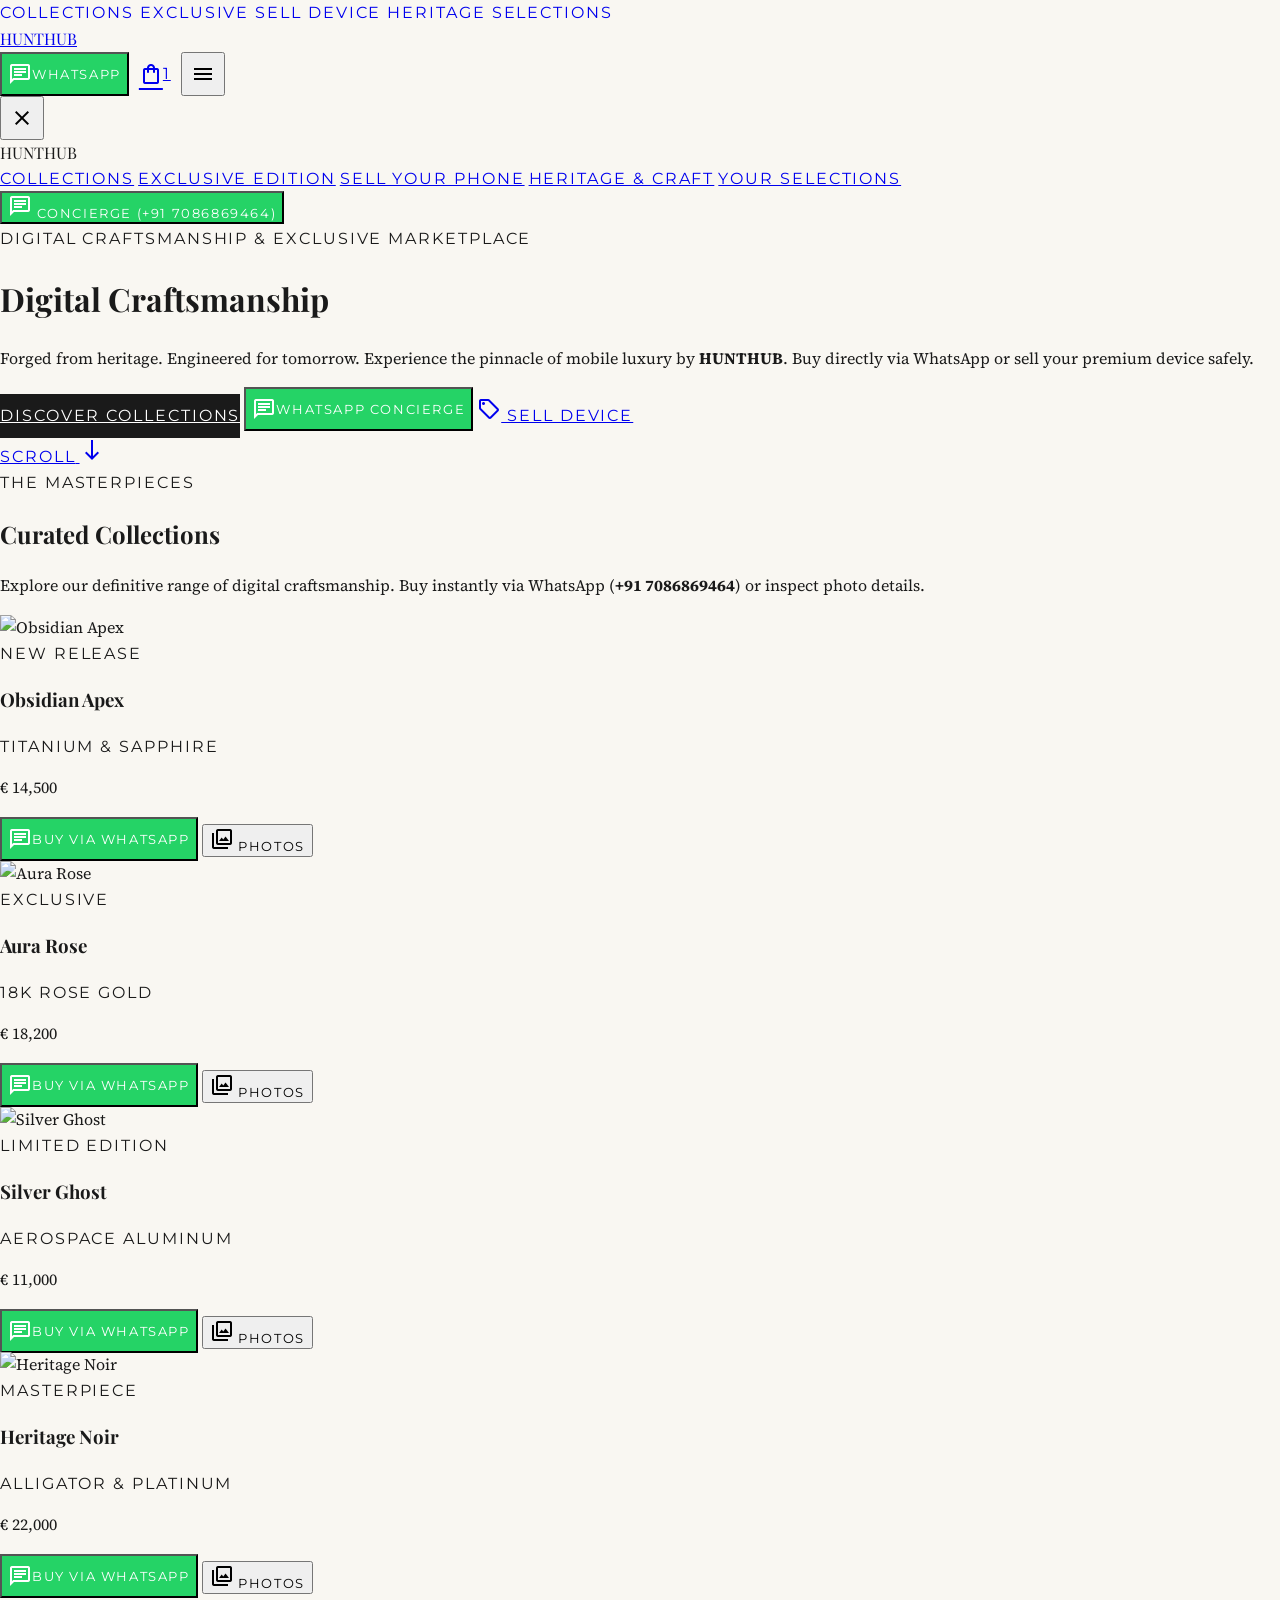
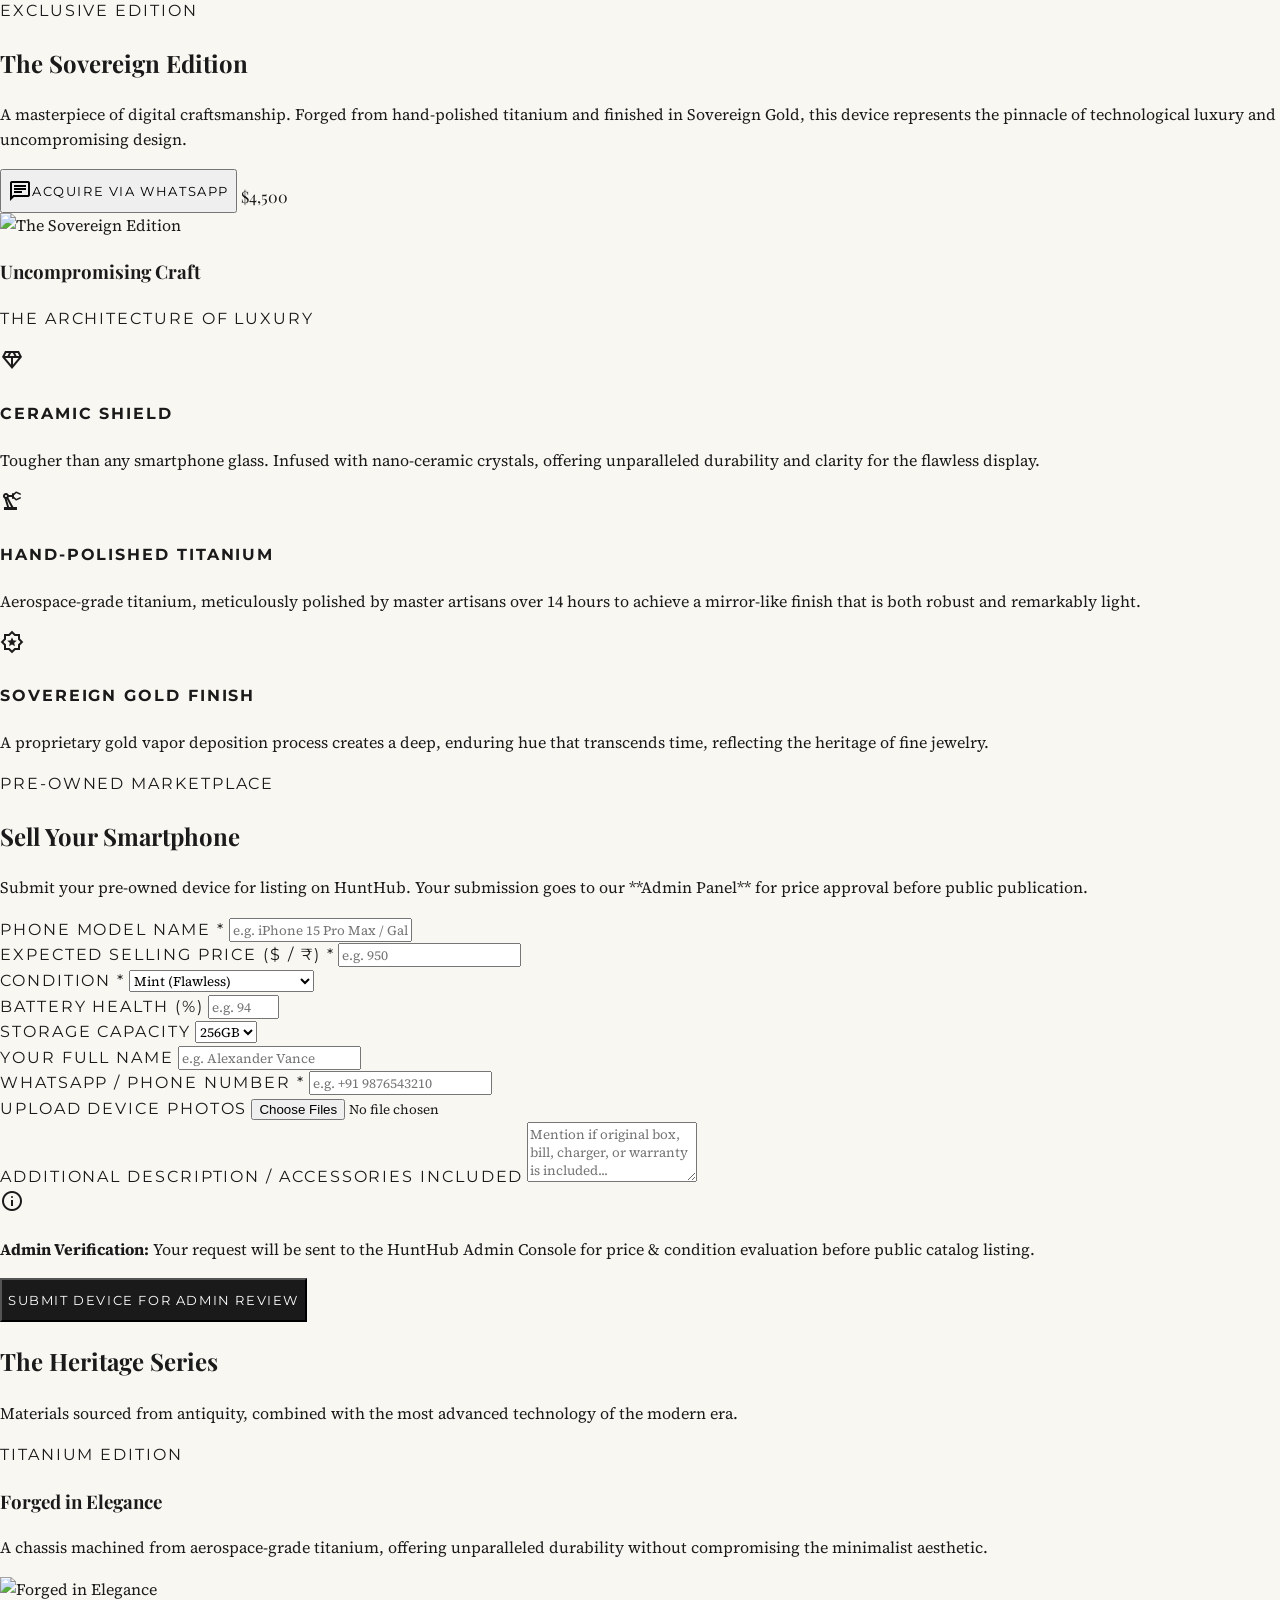
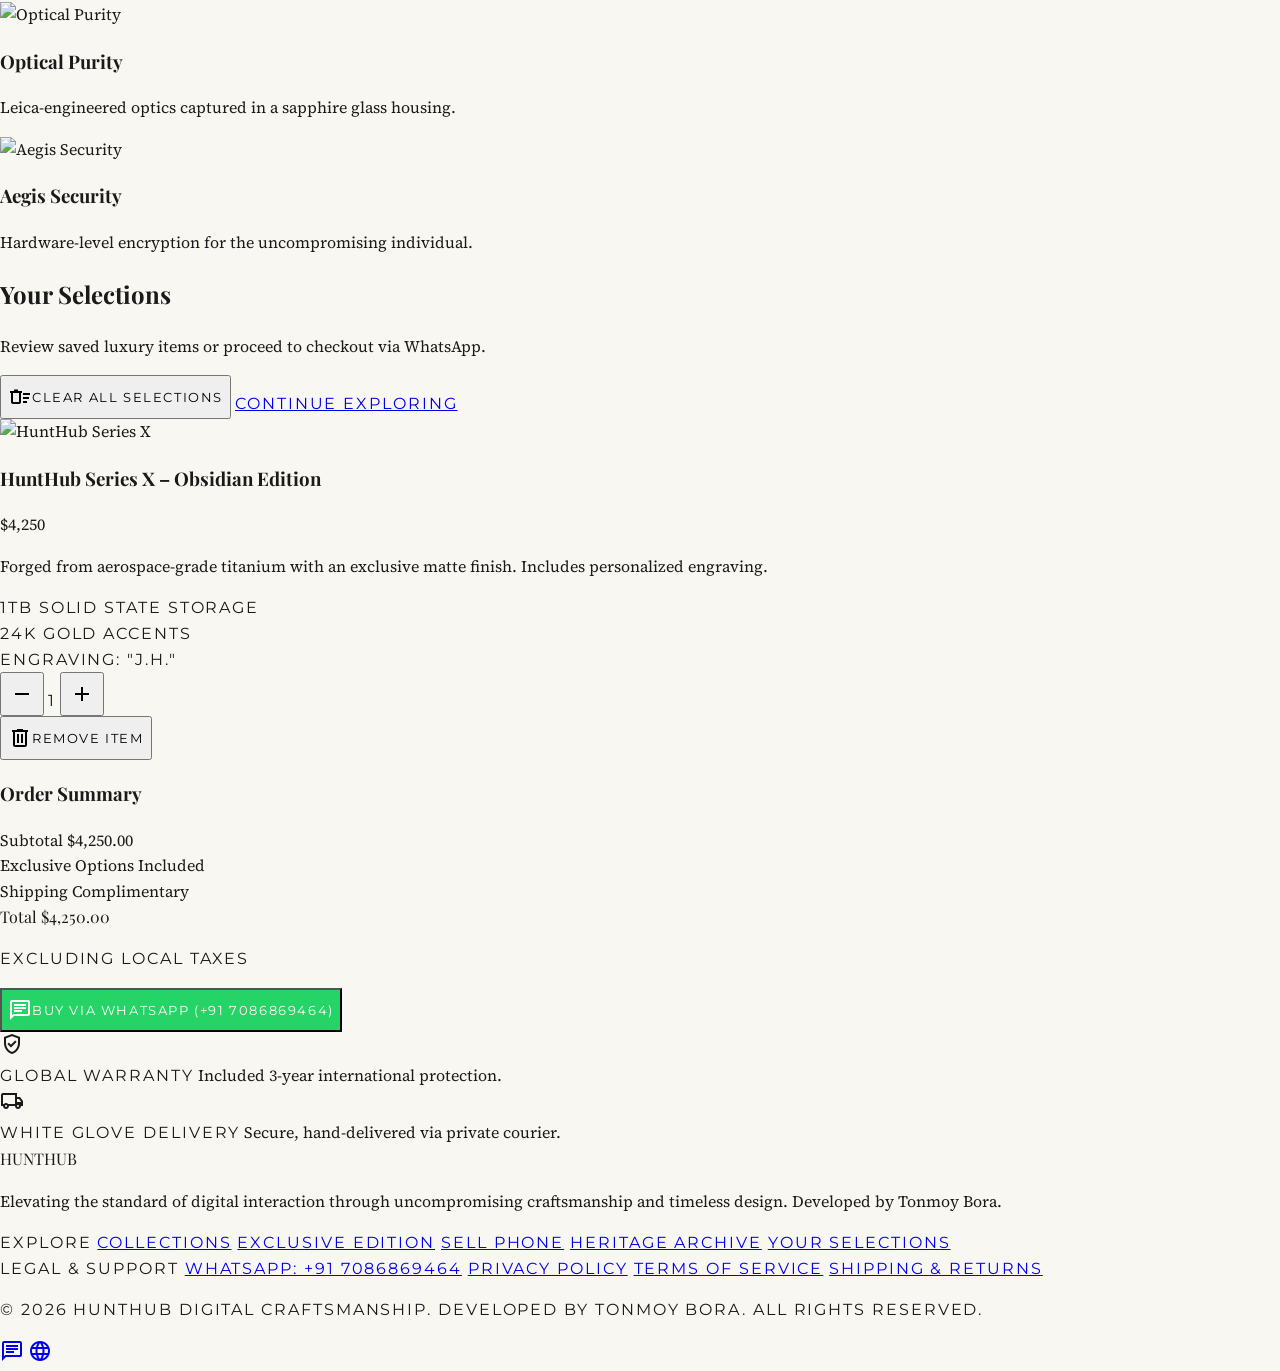
==== commit b45d996f: "Mobile responsiveness overhaul for store and admin panel" ====
--- a/index.html
+++ b/index.html
@@ -2,7 +2,7 @@
 <html class="scroll-smooth" lang="en">
 <head>
   <meta charset="utf-8"/>
-  <meta content="width=device-width, initial-scale=1.0" name="viewport"/>
+  <meta content="width=device-width, initial-scale=1.0, maximum-scale=1.0, user-scalable=no" name="viewport"/>
   <title>HUNTHUB - Digital Craftsmanship & Luxury Mobile Marketplace</title>
   
   <!-- Tailwind CSS & Google Fonts -->
@@ -37,13 +37,13 @@
     }
   </script>
 </head>
-<body class="bg-surface text-primary font-body antialiased selection:bg-gold selection:text-white pt-20">
+<body class="bg-surface text-primary font-body antialiased selection:bg-gold selection:text-white pt-16 sm:pt-20">
 
   <!-- ==================== STARTING LOADING INTRO SCREEN ==================== -->
   <div id="loading-screen" aria-label="Welcome Loading Screen">
     <div class="flex flex-col items-center justify-center text-center px-6">
-      <div class="w-16 h-16 rounded-full border border-gold/40 flex items-center justify-center mb-6 shadow-[0_0_30px_rgba(197,160,89,0.3)] animate-pulse">
-        <span class="material-symbols-outlined text-gold text-3xl">diamond</span>
+      <div class="w-14 h-14 sm:w-16 sm:h-16 rounded-full border border-gold/40 flex items-center justify-center mb-6 shadow-[0_0_30px_rgba(197,160,89,0.3)] animate-pulse">
+        <span class="material-symbols-outlined text-gold text-2xl sm:text-3xl">diamond</span>
       </div>
 
       <h1 class="intro-brand-title">WELCOME TO HUNTHUB</h1>
@@ -60,8 +60,8 @@
 
 
   <!-- ==================== TOP NAVIGATION BAR ==================== -->
-  <nav class="fixed top-0 w-full z-50 bg-surface/85 backdrop-blur-xl border-b border-accent/20 transition-all duration-500">
-    <div class="flex justify-between items-center w-full px-6 md:px-12 max-w-[1280px] mx-auto h-20">
+  <nav class="fixed top-0 w-full z-50 bg-surface/90 backdrop-blur-xl border-b border-accent/20 transition-all duration-500">
+    <div class="flex justify-between items-center w-full px-4 sm:px-8 md:px-12 max-w-[1280px] mx-auto h-16 sm:h-20">
       
       <!-- Left Navigation Links (Desktop) -->
       <div class="hidden lg:flex items-center gap-7 font-label text-[11px] font-semibold tracking-[0.15em] text-secondary">
@@ -69,26 +69,26 @@
         <a class="nav-link hover:text-primary transition-colors link-gold-underline py-1" href="#exclusive">Exclusive</a>
         <a class="nav-link hover:text-primary transition-colors link-gold-underline py-1" href="#sell-device">Sell Device</a>
         <a class="nav-link hover:text-primary transition-colors link-gold-underline py-1" href="#heritage">Heritage</a>
-        <a class="nav-link hover:text-primary transition-colors link-gold-underline py-1" href="#selections">Your Selections</a>
-      </div>
-
-      <!-- Brand Logo (Center) -->
-      <a class="font-display font-bold text-2xl md:text-3xl tracking-tighter text-primary hover:opacity-90 transition-opacity" href="#">
+        <a class="nav-link hover:text-primary transition-colors link-gold-underline py-1" href="#selections">Selections</a>
+      </div>
+
+      <!-- Brand Logo (Center / Left on mobile) -->
+      <a class="font-display font-bold text-xl sm:text-2xl md:text-3xl tracking-tighter text-primary hover:opacity-90 transition-opacity" href="#">
         HUNTHUB
       </a>
 
       <!-- Right Actions / Utilities -->
-      <div class="flex items-center gap-4">
+      <div class="flex items-center gap-2 sm:gap-4">
         <!-- WhatsApp Direct Chat Button -->
-        <button onclick="buyProductViaWhatsApp('General Inquiry', 'N/A')" class="btn-whatsapp px-4 py-2 font-label text-[10px] uppercase font-bold tracking-widest flex items-center gap-1.5 btn-classic shadow-sm" title="Chat on WhatsApp (+91 7086869464)">
-          <span class="material-symbols-outlined text-sm">chat</span>
-          <span>WhatsApp (+91 7086869464)</span>
+        <button onclick="buyProductViaWhatsApp('General Inquiry', 'N/A')" class="btn-whatsapp px-3 sm:px-4 py-1.5 sm:py-2 font-label text-[10px] uppercase font-bold tracking-wider flex items-center gap-1 sm:gap-1.5 btn-classic shadow-sm" title="Chat on WhatsApp (+91 7086869464)">
+          <span class="material-symbols-outlined text-sm sm:text-base">chat</span>
+          <span class="hidden xs:inline sm:inline">WhatsApp</span>
         </button>
 
         <!-- Cart Bag Icon with Counter -->
         <a href="#selections" class="icon-btn text-accent hover:text-primary p-2 relative flex items-center justify-center" title="View Your Selections" data-interactive="true">
-          <span class="material-symbols-outlined text-[24px]">shopping_bag</span>
-          <span id="cart-badge" class="absolute -top-1 -right-1 bg-primary text-white text-[10px] font-label w-4 h-4 rounded-full flex items-center justify-center badge-pulse">1</span>
+          <span class="material-symbols-outlined text-[22px] sm:text-[24px]">shopping_bag</span>
+          <span id="cart-badge" class="absolute -top-1 -right-1 bg-primary text-white text-[9px] font-label w-4 h-4 rounded-full flex items-center justify-center badge-pulse font-bold">1</span>
         </a>
 
         <!-- Mobile Menu Toggle -->
@@ -101,108 +101,114 @@
   </nav>
 
   <!-- Mobile Navigation Overlay -->
-  <div id="mobile-nav-overlay" class="fixed inset-0 z-50 bg-primary/95 backdrop-blur-2xl hidden flex-col justify-center items-center gap-7 text-white">
-    <button id="mobile-menu-close" class="absolute top-6 right-6 text-gold p-4 icon-btn">
+  <div id="mobile-nav-overlay" class="fixed inset-0 z-50 bg-primary/98 backdrop-blur-2xl hidden flex-col justify-center items-center gap-6 text-white px-6">
+    <button id="mobile-menu-close" class="absolute top-5 right-5 text-gold p-3 icon-btn">
       <span class="material-symbols-outlined text-3xl">close</span>
     </button>
-    <a class="font-display text-3xl text-gold mb-2" href="#">HUNTHUB</a>
-    <a class="font-label text-base tracking-widest hover:text-gold transition-colors" href="#collections">Collections</a>
-    <a class="font-label text-base tracking-widest hover:text-gold transition-colors" href="#exclusive">Exclusive Edition</a>
-    <a class="font-label text-base tracking-widest hover:text-gold transition-colors" href="#sell-device">Sell Your Phone</a>
-    <a class="font-label text-base tracking-widest hover:text-gold transition-colors" href="#heritage">Heritage & Craft</a>
-    <a class="font-label text-base tracking-widest hover:text-gold transition-colors" href="#selections">Your Selections</a>
+    <div class="font-display text-3xl text-gold mb-4 border-b border-gold/30 pb-2 w-full text-center">HUNTHUB</div>
+    <a class="font-label text-base tracking-widest hover:text-gold transition-colors py-2" href="#collections">Collections</a>
+    <a class="font-label text-base tracking-widest hover:text-gold transition-colors py-2" href="#exclusive">Exclusive Edition</a>
+    <a class="font-label text-base tracking-widest hover:text-gold transition-colors py-2" href="#sell-device">Sell Your Phone</a>
+    <a class="font-label text-base tracking-widest hover:text-gold transition-colors py-2" href="#heritage">Heritage & Craft</a>
+    <a class="font-label text-base tracking-widest hover:text-gold transition-colors py-2" href="#selections">Your Selections</a>
+    
+    <div class="mt-6 pt-6 border-t border-white/10 w-full text-center">
+      <button onclick="buyProductViaWhatsApp('Mobile Menu Inquiry', 'N/A')" class="btn-whatsapp w-full py-3 font-label text-xs uppercase font-bold tracking-widest flex items-center justify-center gap-2">
+        <span class="material-symbols-outlined text-base">chat</span> Concierge (+91 7086869464)
+      </button>
+    </div>
   </div>
 
 
   <!-- ==================== HERO SECTION ==================== -->
-  <header id="hero" class="relative min-h-[85vh] w-full flex flex-col items-center justify-center text-center px-6 pt-12 pb-20 overflow-hidden bg-gradient-to-b from-surface via-surface to-surface-low border-b border-accent/10">
+  <header id="hero" class="relative min-h-[80vh] w-full flex flex-col items-center justify-center text-center px-4 sm:px-6 pt-8 pb-16 overflow-hidden bg-gradient-to-b from-surface via-surface to-surface-low border-b border-accent/10">
     
     <!-- Background Ambient Glow -->
-    <div class="absolute top-1/2 left-1/2 -translate-x-1/2 -translate-y-1/2 w-[600px] h-[600px] bg-accent/5 rounded-full blur-3xl pointer-events-none"></div>
+    <div class="absolute top-1/2 left-1/2 -translate-x-1/2 -translate-y-1/2 w-[320px] sm:w-[600px] h-[320px] sm:h-[600px] bg-accent/5 rounded-full blur-3xl pointer-events-none"></div>
 
     <div class="relative z-10 max-w-4xl mx-auto flex flex-col items-center">
-      <div class="inline-block border border-accent/40 px-4 py-1.5 font-label text-[11px] text-accent tracking-[0.25em] uppercase mb-8 scroll-reveal">
+      <div class="inline-block border border-accent/40 px-3 sm:px-4 py-1.5 font-label text-[10px] sm:text-[11px] text-accent tracking-[0.2em] uppercase mb-6 scroll-reveal">
         Digital Craftsmanship & Exclusive Marketplace
       </div>
 
-      <h1 class="font-display text-4xl sm:text-6xl md:text-7xl lg:text-8xl text-primary font-bold tracking-tight leading-[1.1] mb-8 scroll-reveal delay-1">
+      <h1 class="font-display text-3xl sm:text-5xl md:text-7xl lg:text-8xl text-primary font-bold tracking-tight leading-[1.15] mb-6 scroll-reveal delay-1">
         Digital Craftsmanship
       </h1>
 
-      <p class="font-body text-lg md:text-xl text-secondary max-w-2xl mb-10 leading-relaxed font-light scroll-reveal delay-2">
+      <p class="font-body text-base sm:text-lg md:text-xl text-secondary max-w-2xl mb-8 leading-relaxed font-light scroll-reveal delay-2">
         Forged from heritage. Engineered for tomorrow. Experience the pinnacle of mobile luxury by <strong class="text-primary font-semibold">HUNTHUB</strong>. Buy directly via WhatsApp or sell your premium device safely.
       </p>
 
-      <div class="flex flex-col sm:flex-row gap-5 items-center scroll-reveal delay-3">
-        <a href="#collections" class="btn-gold-shimmer font-label text-xs uppercase tracking-[0.2em] px-9 py-4 btn-classic shadow-md">
+      <div class="flex flex-col sm:flex-row gap-4 w-full sm:w-auto items-stretch sm:items-center scroll-reveal delay-3">
+        <a href="#collections" class="btn-gold-shimmer font-label text-xs uppercase tracking-[0.2em] px-8 py-3.5 text-center btn-classic shadow-md">
           Discover Collections
         </a>
-        <button onclick="buyProductViaWhatsApp('General Store Inquiry', 'N/A')" class="btn-whatsapp font-label text-xs uppercase tracking-[0.2em] px-8 py-4 btn-classic flex items-center gap-2 font-bold shadow-md">
+        <button onclick="buyProductViaWhatsApp('General Store Inquiry', 'N/A')" class="btn-whatsapp font-label text-xs uppercase tracking-[0.2em] px-7 py-3.5 text-center btn-classic flex items-center justify-center gap-2 font-bold shadow-md">
           <span class="material-symbols-outlined text-base">chat</span> WhatsApp Concierge
         </button>
-        <a href="#sell-device" class="font-label text-xs uppercase tracking-[0.15em] text-primary hover:text-accent transition-colors flex items-center gap-1 border-b border-primary/40 hover:border-accent pb-0.5">
+        <a href="#sell-device" class="font-label text-xs uppercase tracking-[0.15em] text-primary hover:text-accent transition-colors flex items-center justify-center gap-1 border-b border-primary/40 hover:border-accent pb-0.5 pt-2">
           <span class="material-symbols-outlined text-sm">sell</span> Sell Device
         </a>
       </div>
     </div>
 
     <!-- Floating Scroll Indicator -->
-    <a href="#collections" class="absolute bottom-8 left-1/2 -translate-x-1/2 flex flex-col items-center gap-2 text-accent/70 hover:text-accent transition-colors bounce-slow">
-      <span class="font-label text-[10px] tracking-[0.25em] uppercase">Scroll</span>
+    <a href="#collections" class="hidden sm:flex absolute bottom-6 left-1/2 -translate-x-1/2 flex-col items-center gap-1 text-accent/70 hover:text-accent transition-colors bounce-slow">
+      <span class="font-label text-[9px] tracking-[0.25em] uppercase">Scroll</span>
       <span class="material-symbols-outlined text-sm">south</span>
     </a>
   </header>
 
 
   <!-- ==================== FRAME 1: CURATED COLLECTIONS ==================== -->
-  <section id="collections" class="w-full max-w-[1240px] mx-auto px-6 md:px-16 py-24 border-b border-accent/10">
+  <section id="collections" class="w-full max-w-[1240px] mx-auto px-4 sm:px-8 md:px-16 py-16 sm:py-24 border-b border-accent/10">
     
     <!-- Section Header -->
-    <div class="text-center max-w-2xl mx-auto mb-20">
-      <span class="font-label text-xs text-accent uppercase tracking-[0.2em] mb-4 block scroll-reveal">The Masterpieces</span>
-      <h2 class="font-display text-3xl sm:text-5xl text-primary font-bold mb-6 scroll-reveal delay-1">Curated Collections</h2>
-      <p class="font-body text-secondary text-base md:text-lg leading-relaxed scroll-reveal delay-2 font-light">
+    <div class="text-center max-w-2xl mx-auto mb-12 sm:mb-20">
+      <span class="font-label text-xs text-accent uppercase tracking-[0.2em] mb-3 block scroll-reveal">The Masterpieces</span>
+      <h2 class="font-display text-2xl sm:text-4xl md:text-5xl text-primary font-bold mb-4 scroll-reveal delay-1">Curated Collections</h2>
+      <p class="font-body text-secondary text-sm sm:text-base leading-relaxed scroll-reveal delay-2 font-light">
         Explore our definitive range of digital craftsmanship. Buy instantly via WhatsApp (<strong class="text-primary">+91 7086869464</strong>) or inspect photo details.
       </p>
     </div>
 
     <!-- Dynamic Products Grid Container -->
-    <div id="products-grid-container" class="grid grid-cols-1 md:grid-cols-2 gap-x-12 gap-y-24">
+    <div id="products-grid-container" class="grid grid-cols-1 md:grid-cols-2 gap-x-10 gap-y-16 sm:gap-y-24">
       <!-- Populated dynamically in app.js -->
     </div>
   </section>
 
 
   <!-- ==================== FRAME 2: THE SOVEREIGN EDITION (EXCLUSIVE) ==================== -->
-  <section id="exclusive" class="w-full bg-surface-low py-24 border-b border-accent/10">
-    <div class="max-w-[1240px] mx-auto px-6 md:px-16">
+  <section id="exclusive" class="w-full bg-surface-low py-16 sm:py-24 border-b border-accent/10">
+    <div class="max-w-[1240px] mx-auto px-4 sm:px-8 md:px-16">
       
       <!-- Hero Feature Grid -->
-      <div class="grid grid-cols-1 md:grid-cols-12 gap-12 items-center mb-24">
+      <div class="grid grid-cols-1 md:grid-cols-12 gap-8 md:gap-12 items-center mb-16 sm:mb-24">
         
         <!-- Text Details -->
-        <div class="md:col-span-5 flex flex-col space-y-6 scroll-reveal-left">
+        <div class="md:col-span-5 flex flex-col space-y-5 scroll-reveal-left">
           <div class="inline-block border border-accent px-3 py-1 font-label text-[10px] text-accent uppercase tracking-widest w-fit">
             Exclusive Edition
           </div>
-          <h2 class="font-display text-4xl md:text-5xl text-primary font-bold leading-tight">
+          <h2 class="font-display text-3xl sm:text-4xl md:text-5xl text-primary font-bold leading-tight">
             The Sovereign Edition
           </h2>
-          <p class="font-body text-secondary text-base leading-relaxed font-light">
+          <p class="font-body text-secondary text-sm sm:text-base leading-relaxed font-light">
             A masterpiece of digital craftsmanship. Forged from hand-polished titanium and finished in Sovereign Gold, this device represents the pinnacle of technological luxury and uncompromising design.
           </p>
 
-          <div class="pt-6 flex items-center gap-6">
+          <div class="pt-4 flex flex-col sm:flex-row sm:items-center gap-4">
             <button onclick="buyProductViaWhatsApp('The Sovereign Edition (Exclusive)', '$4,500')" 
-                    class="bg-primary text-white font-label text-xs uppercase tracking-[0.2em] px-8 py-4 btn-classic hover:bg-gold hover:text-primary transition-colors flex items-center gap-2">
+                    class="bg-primary text-white font-label text-xs uppercase tracking-[0.18em] px-7 py-3.5 btn-classic hover:bg-gold hover:text-primary transition-colors flex items-center justify-center gap-2">
               <span class="material-symbols-outlined text-sm">chat</span> Acquire via WhatsApp
             </button>
-            <span class="font-display text-2xl text-accent font-semibold">$4,500</span>
+            <span class="font-display text-2xl text-accent font-semibold text-center sm:text-left">$4,500</span>
           </div>
         </div>
 
         <!-- Featured Phone Image -->
-        <div class="md:col-span-7 relative h-[450px] md:h-[600px] flex items-center justify-center photo-clickable scroll-reveal-right">
+        <div class="md:col-span-7 relative h-[320px] sm:h-[450px] md:h-[550px] flex items-center justify-center photo-clickable scroll-reveal-right">
           <img class="w-full h-full object-contain drop-shadow-2xl z-10" 
                data-alt="The Sovereign Edition floating smartphone with polished titanium frame and gold accents."
                src="https://lh3.googleusercontent.com/aida-public/[base64]"
@@ -213,36 +219,36 @@
       </div>
 
       <!-- Specifications / Craft Cards -->
-      <div class="text-center mb-12">
-        <h3 class="font-display text-3xl text-primary font-semibold mb-2 scroll-reveal">Uncompromising Craft</h3>
+      <div class="text-center mb-10">
+        <h3 class="font-display text-2xl sm:text-3xl text-primary font-semibold mb-2 scroll-reveal">Uncompromising Craft</h3>
         <p class="font-label text-xs text-secondary tracking-widest uppercase scroll-reveal delay-1">The Architecture of Luxury</p>
       </div>
 
       <div class="grid grid-cols-1 md:grid-cols-3 gap-6">
         
         <!-- Spec 1 -->
-        <div class="bg-surface p-10 flex flex-col items-center text-center space-y-4 border border-accent/15 hover:border-gold transition-all duration-500 scroll-reveal delay-1">
-          <span class="material-symbols-outlined text-4xl text-gold font-light">diamond</span>
+        <div class="bg-surface p-6 sm:p-8 flex flex-col items-center text-center space-y-3 border border-accent/15 hover:border-gold transition-all duration-500 scroll-reveal delay-1">
+          <span class="material-symbols-outlined text-3xl sm:text-4xl text-gold font-light">diamond</span>
           <h4 class="font-label text-xs font-bold text-primary tracking-widest uppercase">Ceramic Shield</h4>
-          <p class="font-body text-sm text-secondary leading-relaxed">
+          <p class="font-body text-xs sm:text-sm text-secondary leading-relaxed">
             Tougher than any smartphone glass. Infused with nano-ceramic crystals, offering unparalleled durability and clarity for the flawless display.
           </p>
         </div>
 
         <!-- Spec 2 -->
-        <div class="bg-surface p-10 flex flex-col items-center text-center space-y-4 border border-accent/15 hover:border-gold transition-all duration-500 scroll-reveal delay-2">
-          <span class="material-symbols-outlined text-4xl text-gold font-light">precision_manufacturing</span>
+        <div class="bg-surface p-6 sm:p-8 flex flex-col items-center text-center space-y-3 border border-accent/15 hover:border-gold transition-all duration-500 scroll-reveal delay-2">
+          <span class="material-symbols-outlined text-3xl sm:text-4xl text-gold font-light">precision_manufacturing</span>
           <h4 class="font-label text-xs font-bold text-primary tracking-widest uppercase">Hand-Polished Titanium</h4>
-          <p class="font-body text-sm text-secondary leading-relaxed">
+          <p class="font-body text-xs sm:text-sm text-secondary leading-relaxed">
             Aerospace-grade titanium, meticulously polished by master artisans over 14 hours to achieve a mirror-like finish that is both robust and remarkably light.
           </p>
         </div>
 
         <!-- Spec 3 -->
-        <div class="bg-surface p-10 flex flex-col items-center text-center space-y-4 border border-accent/15 hover:border-gold transition-all duration-500 scroll-reveal delay-3">
-          <span class="material-symbols-outlined text-4xl text-gold font-light">award_star</span>
+        <div class="bg-surface p-6 sm:p-8 flex flex-col items-center text-center space-y-3 border border-accent/15 hover:border-gold transition-all duration-500 scroll-reveal delay-3">
+          <span class="material-symbols-outlined text-3xl sm:text-4xl text-gold font-light">award_star</span>
           <h4 class="font-label text-xs font-bold text-primary tracking-widest uppercase">Sovereign Gold Finish</h4>
-          <p class="font-body text-sm text-secondary leading-relaxed">
+          <p class="font-body text-xs sm:text-sm text-secondary leading-relaxed">
             A proprietary gold vapor deposition process creates a deep, enduring hue that transcends time, reflecting the heritage of fine jewelry.
           </p>
         </div>
@@ -254,38 +260,38 @@
 
 
   <!-- ==================== USER PHONE SELLING SECTION ==================== -->
-  <section id="sell-device" class="w-full max-w-[1240px] mx-auto px-6 md:px-16 py-24 border-b border-accent/10">
+  <section id="sell-device" class="w-full max-w-[1240px] mx-auto px-4 sm:px-8 md:px-16 py-16 sm:py-24 border-b border-accent/10">
     
-    <div class="text-center max-w-2xl mx-auto mb-16">
-      <span class="font-label text-xs text-accent uppercase tracking-[0.2em] mb-4 block scroll-reveal">Pre-Owned Marketplace</span>
-      <h2 class="font-display text-3xl sm:text-5xl text-primary font-bold mb-4 scroll-reveal delay-1">Sell Your Smartphone</h2>
-      <p class="font-body text-secondary text-base leading-relaxed scroll-reveal delay-2 font-light">
+    <div class="text-center max-w-2xl mx-auto mb-12 sm:mb-16">
+      <span class="font-label text-xs text-accent uppercase tracking-[0.2em] mb-3 block scroll-reveal">Pre-Owned Marketplace</span>
+      <h2 class="font-display text-2xl sm:text-4xl md:text-5xl text-primary font-bold mb-3 scroll-reveal delay-1">Sell Your Smartphone</h2>
+      <p class="font-body text-secondary text-sm sm:text-base leading-relaxed scroll-reveal delay-2 font-light">
         Submit your pre-owned device for listing on HuntHub. Your submission goes to our **Admin Panel** for price approval before public publication.
       </p>
     </div>
 
-    <div class="max-w-3xl mx-auto bg-surface-low border border-accent/20 p-8 sm:p-12 shadow-sm scroll-reveal-zoom">
-      
-      <form id="sell-device-form" class="space-y-6">
+    <div class="max-w-3xl mx-auto bg-surface-low border border-accent/20 p-6 sm:p-10 shadow-sm scroll-reveal-zoom">
+      
+      <form id="sell-device-form" class="space-y-5">
         
-        <div class="grid grid-cols-1 sm:grid-cols-2 gap-6">
-          <div>
-            <label class="font-label text-xs text-primary font-bold block mb-2">Phone Model Name *</label>
+        <div class="grid grid-cols-1 sm:grid-cols-2 gap-5">
+          <div>
+            <label class="font-label text-xs text-primary font-bold block mb-1.5">Phone Model Name *</label>
             <input type="text" id="sell-model" required placeholder="e.g. iPhone 15 Pro Max / Galaxy S24 Ultra" 
-                   class="w-full bg-surface border border-accent/30 px-4 py-3 font-body text-sm focus:outline-none focus:border-gold">
-          </div>
-
-          <div>
-            <label class="font-label text-xs text-primary font-bold block mb-2">Expected Selling Price ($ / ₹) *</label>
+                   class="w-full bg-surface border border-accent/30 px-3.5 py-2.5 font-body text-sm focus:outline-none focus:border-gold">
+          </div>
+
+          <div>
+            <label class="font-label text-xs text-primary font-bold block mb-1.5">Expected Selling Price ($ / ₹) *</label>
             <input type="number" id="sell-price" required placeholder="e.g. 950" 
-                   class="w-full bg-surface border border-accent/30 px-4 py-3 font-body text-sm focus:outline-none focus:border-gold">
-          </div>
-        </div>
-
-        <div class="grid grid-cols-1 sm:grid-cols-3 gap-6">
-          <div>
-            <label class="font-label text-xs text-primary font-bold block mb-2">Condition *</label>
-            <select id="sell-condition" class="w-full bg-surface border border-accent/30 px-4 py-3 font-body text-sm focus:outline-none focus:border-gold">
+                   class="w-full bg-surface border border-accent/30 px-3.5 py-2.5 font-body text-sm focus:outline-none focus:border-gold">
+          </div>
+        </div>
+
+        <div class="grid grid-cols-1 sm:grid-cols-3 gap-5">
+          <div>
+            <label class="font-label text-xs text-primary font-bold block mb-1.5">Condition *</label>
+            <select id="sell-condition" class="w-full bg-surface border border-accent/30 px-3.5 py-2.5 font-body text-sm focus:outline-none focus:border-gold">
               <option value="Mint (Flawless)">Mint (Flawless)</option>
               <option value="Excellent (Minimal Signs)">Excellent (Minimal Signs)</option>
               <option value="Good (Minor Wear)">Good (Minor Wear)</option>
@@ -294,14 +300,14 @@
           </div>
 
           <div>
-            <label class="font-label text-xs text-primary font-bold block mb-2">Battery Health (%)</label>
+            <label class="font-label text-xs text-primary font-bold block mb-1.5">Battery Health (%)</label>
             <input type="number" id="sell-battery" min="50" max="100" placeholder="e.g. 94" 
-                   class="w-full bg-surface border border-accent/30 px-4 py-3 font-body text-sm focus:outline-none focus:border-gold">
-          </div>
-
-          <div>
-            <label class="font-label text-xs text-primary font-bold block mb-2">Storage Capacity</label>
-            <select id="sell-storage" class="w-full bg-surface border border-accent/30 px-4 py-3 font-body text-sm focus:outline-none focus:border-gold">
+                   class="w-full bg-surface border border-accent/30 px-3.5 py-2.5 font-body text-sm focus:outline-none focus:border-gold">
+          </div>
+
+          <div>
+            <label class="font-label text-xs text-primary font-bold block mb-1.5">Storage Capacity</label>
+            <select id="sell-storage" class="w-full bg-surface border border-accent/30 px-3.5 py-2.5 font-body text-sm focus:outline-none focus:border-gold">
               <option value="128GB">128GB</option>
               <option value="256GB" selected>256GB</option>
               <option value="512GB">512GB</option>
@@ -310,42 +316,42 @@
           </div>
         </div>
 
-        <div class="grid grid-cols-1 sm:grid-cols-2 gap-6">
-          <div>
-            <label class="font-label text-xs text-primary font-bold block mb-2">Your Full Name</label>
+        <div class="grid grid-cols-1 sm:grid-cols-2 gap-5">
+          <div>
+            <label class="font-label text-xs text-primary font-bold block mb-1.5">Your Full Name</label>
             <input type="text" id="sell-name" placeholder="e.g. Alexander Vance" 
-                   class="w-full bg-surface border border-accent/30 px-4 py-3 font-body text-sm focus:outline-none focus:border-gold">
-          </div>
-
-          <div>
-            <label class="font-label text-xs text-primary font-bold block mb-2">WhatsApp / Phone Number *</label>
+                   class="w-full bg-surface border border-accent/30 px-3.5 py-2.5 font-body text-sm focus:outline-none focus:border-gold">
+          </div>
+
+          <div>
+            <label class="font-label text-xs text-primary font-bold block mb-1.5">WhatsApp / Phone Number *</label>
             <input type="tel" id="sell-phone" required placeholder="e.g. +91 9876543210" 
-                   class="w-full bg-surface border border-accent/30 px-4 py-3 font-body text-sm focus:outline-none focus:border-gold">
+                   class="w-full bg-surface border border-accent/30 px-3.5 py-2.5 font-body text-sm focus:outline-none focus:border-gold">
           </div>
         </div>
 
         <div>
-          <label class="font-label text-xs text-primary font-bold block mb-2">Upload Device Photos</label>
+          <label class="font-label text-xs text-primary font-bold block mb-1.5">Upload Device Photos</label>
           <input type="file" id="sell-images" accept="image/*" multiple 
                  class="w-full bg-surface border border-accent/30 p-2 font-body text-xs focus:outline-none focus:border-gold">
           <div id="sell-images-preview" class="flex gap-3 mt-3 overflow-x-auto"></div>
         </div>
 
         <div>
-          <label class="font-label text-xs text-primary font-bold block mb-2">Additional Description / Accessories Included</label>
+          <label class="font-label text-xs text-primary font-bold block mb-1.5">Additional Description / Accessories Included</label>
           <textarea id="sell-desc" rows="3" placeholder="Mention if original box, bill, charger, or warranty is included..." 
-                    class="w-full bg-surface border border-accent/30 px-4 py-3 font-body text-sm focus:outline-none focus:border-gold"></textarea>
+                    class="w-full bg-surface border border-accent/30 px-3.5 py-2.5 font-body text-sm focus:outline-none focus:border-gold"></textarea>
         </div>
 
         <!-- Verification Notice -->
-        <div class="bg-surface p-4 border-l-2 border-gold flex items-start gap-3">
-          <span class="material-symbols-outlined text-gold">info</span>
+        <div class="bg-surface p-3.5 border-l-2 border-gold flex items-start gap-3">
+          <span class="material-symbols-outlined text-gold text-lg shrink-0">info</span>
           <p class="font-body text-xs text-secondary leading-relaxed">
             <strong>Admin Verification:</strong> Your request will be sent to the HuntHub Admin Console for price & condition evaluation before public catalog listing.
           </p>
         </div>
 
-        <button type="submit" class="btn-gold-shimmer w-full py-4 font-label text-xs uppercase tracking-[0.2em] font-bold btn-classic">
+        <button type="submit" class="btn-gold-shimmer w-full py-3.5 font-label text-xs uppercase tracking-[0.18em] font-bold btn-classic">
           Submit Device for Admin Review
         </button>
 
@@ -357,26 +363,26 @@
 
 
   <!-- ==================== FRAME 3: HERITAGE & AEGIS SECURITY ==================== -->
-  <section id="heritage" class="w-full max-w-[1240px] mx-auto px-6 md:px-16 py-24 border-b border-accent/10">
-    <div class="flex flex-col gap-16">
+  <section id="heritage" class="w-full max-w-[1240px] mx-auto px-4 sm:px-8 md:px-16 py-16 sm:py-24 border-b border-accent/10">
+    <div class="flex flex-col gap-12 sm:gap-16">
       
       <div class="text-center max-w-2xl mx-auto">
-        <h2 class="font-display text-3xl md:text-5xl text-primary font-bold mb-4 scroll-reveal">The Heritage Series</h2>
-        <p class="font-body text-secondary text-base leading-relaxed scroll-reveal delay-1 font-light">
+        <h2 class="font-display text-2xl sm:text-4xl md:text-5xl text-primary font-bold mb-3 scroll-reveal">The Heritage Series</h2>
+        <p class="font-body text-secondary text-sm sm:text-base leading-relaxed scroll-reveal delay-1 font-light">
           Materials sourced from antiquity, combined with the most advanced technology of the modern era.
         </p>
       </div>
 
       <!-- Hero Bento Card -->
-      <div class="w-full bg-surface-low border border-accent/20 overflow-hidden flex flex-col md:flex-row min-h-[500px] scroll-reveal-zoom">
-        <div class="p-8 md:p-16 flex flex-col justify-center md:w-1/2">
-          <span class="bg-gold text-primary px-3 py-1 font-label text-[10px] w-fit mb-6 uppercase tracking-widest font-semibold">Titanium Edition</span>
-          <h3 class="font-display text-3xl md:text-4xl text-primary font-bold mb-4">Forged in Elegance</h3>
-          <p class="font-body text-secondary text-base leading-relaxed font-light">
+      <div class="w-full bg-surface-low border border-accent/20 overflow-hidden flex flex-col md:flex-row min-h-[400px] scroll-reveal-zoom">
+        <div class="p-6 sm:p-12 flex flex-col justify-center md:w-1/2">
+          <span class="bg-gold text-primary px-3 py-1 font-label text-[10px] w-fit mb-4 uppercase tracking-widest font-semibold">Titanium Edition</span>
+          <h3 class="font-display text-2xl sm:text-3xl md:text-4xl text-primary font-bold mb-3">Forged in Elegance</h3>
+          <p class="font-body text-secondary text-xs sm:text-sm leading-relaxed font-light">
             A chassis machined from aerospace-grade titanium, offering unparalleled durability without compromising the minimalist aesthetic.
           </p>
         </div>
-        <div class="md:w-1/2 relative min-h-[300px] photo-clickable">
+        <div class="md:w-1/2 relative min-h-[250px] sm:min-h-[300px] photo-clickable">
           <img class="w-full h-full object-cover" 
                data-alt="Forged in Elegance: Sleek smartphone resting on dark slate surface with soft studio lighting."
                src="https://lh3.googleusercontent.com/aida-public/[base64]"
@@ -385,33 +391,33 @@
       </div>
 
       <!-- Small Stack Grid -->
-      <div class="grid grid-cols-1 md:grid-cols-2 gap-8">
+      <div class="grid grid-cols-1 md:grid-cols-2 gap-6 sm:gap-8">
         
         <!-- Feature 1 -->
-        <div class="bg-surface-low border border-accent/20 p-8 md:p-12 flex flex-col justify-between scroll-reveal-left">
-          <div class="h-64 w-full relative mb-6 photo-clickable">
+        <div class="bg-surface-low border border-accent/20 p-6 sm:p-10 flex flex-col justify-between scroll-reveal-left">
+          <div class="h-48 sm:h-64 w-full relative mb-4 photo-clickable">
             <img class="w-full h-full object-cover" 
                  data-alt="Optical Purity: Leica-engineered camera lens ring in brushed gold."
                  src="https://lh3.googleusercontent.com/aida-public/[base64]"
                  alt="Optical Purity"/>
           </div>
           <div>
-            <h3 class="font-display text-2xl text-primary font-semibold mb-2">Optical Purity</h3>
-            <p class="font-body text-secondary text-sm leading-relaxed">Leica-engineered optics captured in a sapphire glass housing.</p>
+            <h3 class="font-display text-xl sm:text-2xl text-primary font-semibold mb-2">Optical Purity</h3>
+            <p class="font-body text-secondary text-xs sm:text-sm leading-relaxed">Leica-engineered optics captured in a sapphire glass housing.</p>
           </div>
         </div>
 
         <!-- Feature 2 -->
-        <div class="bg-primary text-white border border-accent/20 p-8 md:p-12 flex flex-col justify-between scroll-reveal-right">
-          <div class="h-64 w-full relative mb-6 photo-clickable opacity-90">
+        <div class="bg-primary text-white border border-accent/20 p-6 sm:p-10 flex flex-col justify-between scroll-reveal-right">
+          <div class="h-48 sm:h-64 w-full relative mb-4 photo-clickable opacity-90">
             <img class="w-full h-full object-cover" 
                  data-alt="Aegis Security: Glowing gold encryption pattern representing digital safety."
                  src="https://lh3.googleusercontent.com/aida-public/[base64]"
                  alt="Aegis Security"/>
           </div>
           <div>
-            <h3 class="font-display text-2xl text-gold font-semibold mb-2">Aegis Security</h3>
-            <p class="font-body opacity-80 text-sm leading-relaxed">Hardware-level encryption for the uncompromising individual.</p>
+            <h3 class="font-display text-xl sm:text-2xl text-gold font-semibold mb-2">Aegis Security</h3>
+            <p class="font-body opacity-80 text-xs sm:text-sm leading-relaxed">Hardware-level encryption for the uncompromising individual.</p>
           </div>
         </div>
 
@@ -422,16 +428,16 @@
 
 
   <!-- ==================== FRAME 4: YOUR SELECTIONS & CONCIERGE ==================== -->
-  <section id="selections" class="w-full max-w-[1240px] mx-auto px-6 md:px-16 py-24">
+  <section id="selections" class="w-full max-w-[1240px] mx-auto px-4 sm:px-8 md:px-16 py-16 sm:py-24">
     
     <!-- Title & Clear All Action -->
-    <div class="flex flex-col sm:flex-row justify-between items-start sm:items-end border-b border-accent/20 pb-6 mb-12 gap-4">
+    <div class="flex flex-col sm:flex-row justify-between items-start sm:items-end border-b border-accent/20 pb-5 mb-8 sm:mb-12 gap-3">
       <div>
-        <h2 class="font-display text-3xl md:text-5xl text-primary font-bold scroll-reveal">Your Selections</h2>
+        <h2 class="font-display text-2xl sm:text-4xl md:text-5xl text-primary font-bold scroll-reveal">Your Selections</h2>
         <p class="font-body text-xs text-secondary mt-1">Review saved luxury items or proceed to checkout via WhatsApp.</p>
       </div>
 
-      <div class="flex items-center gap-6 scroll-reveal">
+      <div class="flex items-center gap-4 sm:gap-6 scroll-reveal w-full sm:w-auto justify-between sm:justify-start">
         <!-- Clear All Button -->
         <button id="clear-all-cart-btn" class="font-label text-xs text-red-700 hover:text-red-900 transition-colors flex items-center gap-1 border-b border-red-300 hover:border-red-700 pb-0.5 icon-btn font-bold">
           <span class="material-symbols-outlined text-sm">delete_sweep</span> Clear All Selections
@@ -444,14 +450,14 @@
     </div>
 
     <!-- Layout Grid -->
-    <div class="grid grid-cols-1 lg:grid-cols-12 gap-12">
+    <div class="grid grid-cols-1 lg:grid-cols-12 gap-8 lg:gap-12">
       
       <!-- Left Column: Item List -->
-      <div class="lg:col-span-8 flex flex-col gap-8 scroll-reveal-left">
-        <article id="cart-item-article" class="flex flex-col sm:flex-row gap-8 pb-10 border-b border-accent/20 transition-all duration-300">
+      <div class="lg:col-span-8 flex flex-col gap-6 scroll-reveal-left">
+        <article id="cart-item-article" class="flex flex-col sm:flex-row gap-6 pb-8 border-b border-accent/20 transition-all duration-300">
           
           <!-- Image -->
-          <div class="w-full sm:w-48 aspect-[4/5] bg-surface-low shrink-0 relative overflow-hidden photo-clickable border border-accent/10">
+          <div class="w-full sm:w-44 aspect-[4/5] bg-surface-low shrink-0 relative overflow-hidden photo-clickable border border-accent/10">
             <img class="w-full h-full object-cover" 
                  data-alt="HuntHub Series X – Obsidian Edition in matte titanium finish with gold accents."
                  src="https://lh3.googleusercontent.com/aida-public/[base64]"
@@ -462,44 +468,44 @@
           <div class="flex-grow flex flex-col justify-between">
             <div>
               <div class="flex justify-between items-start gap-4 mb-2">
-                <h3 class="font-display text-xl font-bold text-primary">HuntHub Series X – Obsidian Edition</h3>
-                <span class="font-serif text-lg text-accent font-semibold">$4,250</span>
+                <h3 class="font-display text-lg sm:text-xl font-bold text-primary">HuntHub Series X – Obsidian Edition</h3>
+                <span class="font-serif text-base sm:text-lg text-accent font-semibold">$4,250</span>
               </div>
-              <p class="font-body text-sm text-secondary leading-relaxed">
+              <p class="font-body text-xs sm:text-sm text-secondary leading-relaxed">
                 Forged from aerospace-grade titanium with an exclusive matte finish. Includes personalized engraving.
               </p>
 
               <!-- Bespoke Badges -->
-              <div class="mt-6 flex flex-col gap-2">
-                <div class="flex items-center gap-3">
-                  <div class="w-2 h-2 rounded-full bg-primary"></div>
-                  <span class="font-label text-[11px] text-primary">1TB Solid State Storage</span>
+              <div class="mt-4 flex flex-col gap-1.5">
+                <div class="flex items-center gap-2.5">
+                  <div class="w-2 h-2 rounded-full bg-primary shrink-0"></div>
+                  <span class="font-label text-[10px] sm:text-[11px] text-primary">1TB Solid State Storage</span>
                 </div>
-                <div class="flex items-center gap-3">
-                  <div class="w-2 h-2 rounded-full bg-gold"></div>
-                  <span class="font-label text-[11px] text-primary">24k Gold Accents</span>
+                <div class="flex items-center gap-2.5">
+                  <div class="w-2 h-2 rounded-full bg-gold shrink-0"></div>
+                  <span class="font-label text-[10px] sm:text-[11px] text-primary">24k Gold Accents</span>
                 </div>
-                <div class="flex items-center gap-3">
-                  <div class="w-2 h-2 rounded-full bg-secondary"></div>
-                  <span class="font-label text-[11px] text-primary">Engraving: "J.H."</span>
+                <div class="flex items-center gap-2.5">
+                  <div class="w-2 h-2 rounded-full bg-secondary shrink-0"></div>
+                  <span class="font-label text-[10px] sm:text-[11px] text-primary">Engraving: "J.H."</span>
                 </div>
               </div>
             </div>
 
             <!-- Actions Row -->
-            <div class="mt-8 flex items-center justify-between border-t border-accent/15 pt-6">
-              <div class="flex items-center gap-4 border border-accent/30 px-3 py-1 bg-surface-low">
+            <div class="mt-6 flex items-center justify-between border-t border-accent/15 pt-4">
+              <div class="flex items-center gap-3 border border-accent/30 px-3 py-1 bg-surface-low">
                 <button id="qty-minus" class="icon-btn text-secondary hover:text-primary p-1">
-                  <span class="material-symbols-outlined text-[18px]">remove</span>
+                  <span class="material-symbols-outlined text-[16px]">remove</span>
                 </button>
-                <span id="qty-display" class="font-label text-sm text-primary font-bold w-6 text-center">1</span>
+                <span id="qty-display" class="font-label text-xs sm:text-sm text-primary font-bold w-6 text-center">1</span>
                 <button id="qty-plus" class="icon-btn text-secondary hover:text-primary p-1">
-                  <span class="material-symbols-outlined text-[18px]">add</span>
+                  <span class="material-symbols-outlined text-[16px]">add</span>
                 </button>
               </div>
 
-              <button id="remove-cart-item" class="font-label text-[11px] text-red-700 hover:text-red-900 font-bold uppercase tracking-wider border-b border-transparent hover:border-red-700 pb-0.5 icon-btn flex items-center gap-1">
-                <span class="material-symbols-outlined text-sm">delete</span> REMOVE ITEM
+              <button id="remove-cart-item" class="font-label text-[10px] sm:text-[11px] text-red-700 hover:text-red-900 font-bold uppercase tracking-wider border-b border-transparent hover:border-red-700 pb-0.5 icon-btn flex items-center gap-1">
+                <span class="material-symbols-outlined text-xs sm:text-sm">delete</span> REMOVE ITEM
               </button>
             </div>
           </div>
@@ -509,10 +515,10 @@
 
       <!-- Right Column: Order Summary & Assurance -->
       <div class="lg:col-span-4 scroll-reveal-right">
-        <div class="sticky top-28 bg-surface-low p-8 border border-accent/20 flex flex-col gap-6 shadow-sm">
-          <h3 class="font-display text-xl font-bold text-primary border-b border-accent/15 pb-4">Order Summary</h3>
-
-          <div class="flex flex-col gap-3 font-body text-sm">
+        <div class="bg-surface-low p-6 sm:p-8 border border-accent/20 flex flex-col gap-5 shadow-sm">
+          <h3 class="font-display text-lg sm:text-xl font-bold text-primary border-b border-accent/15 pb-3">Order Summary</h3>
+
+          <div class="flex flex-col gap-2.5 font-body text-xs sm:text-sm">
             <div class="flex justify-between items-center text-secondary">
               <span>Subtotal</span>
               <span id="subtotal-display" class="text-primary font-semibold">$4,250.00</span>
@@ -529,30 +535,30 @@
 
           <div class="h-[1px] w-full bg-accent/20 my-1"></div>
 
-          <div class="flex justify-between items-center font-display text-xl text-primary font-bold">
+          <div class="flex justify-between items-center font-display text-lg sm:text-xl text-primary font-bold">
             <span>Total</span>
             <span id="total-display" class="text-accent">$4,250.00</span>
           </div>
-          <p class="font-label text-[10px] text-secondary text-right -mt-4">Excluding local taxes</p>
-
-          <button id="checkout-btn" class="btn-whatsapp w-full py-5 font-label text-xs uppercase tracking-[0.2em] font-bold flex items-center justify-center gap-2 btn-classic">
+          <p class="font-label text-[9px] text-secondary text-right -mt-3">Excluding local taxes</p>
+
+          <button id="checkout-btn" class="btn-whatsapp w-full py-4 font-label text-xs uppercase tracking-[0.18em] font-bold flex items-center justify-center gap-2 btn-classic">
             <span class="material-symbols-outlined text-[18px]">chat</span>
             Buy via WhatsApp (+91 7086869464)
           </button>
 
           <!-- Guarantee Badges -->
-          <div class="pt-6 border-t border-accent/15 flex flex-col gap-4">
-            <div class="flex items-start gap-4">
-              <span class="material-symbols-outlined text-gold text-2xl">verified_user</span>
+          <div class="pt-4 border-t border-accent/15 flex flex-col gap-3">
+            <div class="flex items-start gap-3">
+              <span class="material-symbols-outlined text-gold text-xl shrink-0">verified_user</span>
               <div>
-                <span class="font-label text-xs font-bold text-primary block">Global Warranty</span>
+                <span class="font-label text-[11px] font-bold text-primary block">Global Warranty</span>
                 <span class="font-body text-xs text-secondary">Included 3-year international protection.</span>
               </div>
             </div>
-            <div class="flex items-start gap-4">
-              <span class="material-symbols-outlined text-gold text-2xl">local_shipping</span>
+            <div class="flex items-start gap-3">
+              <span class="material-symbols-outlined text-gold text-xl shrink-0">local_shipping</span>
               <div>
-                <span class="font-label text-xs font-bold text-primary block">White Glove Delivery</span>
+                <span class="font-label text-[11px] font-bold text-primary block">White Glove Delivery</span>
                 <span class="font-body text-xs text-secondary">Secure, hand-delivered via private courier.</span>
               </div>
             </div>
@@ -574,54 +580,54 @@
     </div>
 
     <!-- Header Controls -->
-    <div class="flex justify-between items-center px-8 py-6 text-white border-b border-white/10 z-20">
-      <div class="flex items-center gap-4">
-        <span id="gallery-counter" class="font-label text-xs text-gold tracking-widest font-bold">PHOTO 1 OF 8</span>
-        <span class="text-white/30">|</span>
-        <span id="gallery-title" class="font-display text-lg text-white font-semibold">HuntHub Masterpiece Showcase</span>
-      </div>
-
-      <div class="flex items-center gap-6">
+    <div class="flex justify-between items-center px-4 sm:px-8 py-4 text-white border-b border-white/10 z-20">
+      <div class="flex items-center gap-2 sm:gap-4">
+        <span id="gallery-counter" class="font-label text-[10px] sm:text-xs text-gold tracking-widest font-bold">PHOTO 1 OF 8</span>
+        <span class="text-white/30 hidden sm:inline">|</span>
+        <span id="gallery-title" class="font-display text-sm sm:text-lg text-white font-semibold truncate max-w-[150px] sm:max-w-none">HuntHub Masterpiece</span>
+      </div>
+
+      <div class="flex items-center gap-3 sm:gap-6">
         <!-- Auto Play / Pause Toggle Button -->
-        <button id="gallery-playpause" class="icon-btn flex items-center gap-2 bg-white/10 hover:bg-gold hover:text-primary px-4 py-2 text-xs font-label uppercase tracking-widest transition-colors rounded-none">
-          <span id="gallery-play-icon" class="material-symbols-outlined text-base">pause</span>
-          <span>Auto Change</span>
+        <button id="gallery-playpause" class="icon-btn flex items-center gap-1 sm:gap-2 bg-white/10 hover:bg-gold hover:text-primary px-3 sm:px-4 py-1.5 text-[10px] sm:text-xs font-label uppercase tracking-widest transition-colors rounded-none">
+          <span id="gallery-play-icon" class="material-symbols-outlined text-sm sm:text-base">pause</span>
+          <span class="hidden xs:inline">Auto</span>
         </button>
 
         <!-- Close Button -->
-        <button id="gallery-close" class="icon-btn text-white hover:text-gold p-2" title="Close Photo Viewer (ESC)">
-          <span class="material-symbols-outlined text-3xl">close</span>
+        <button id="gallery-close" class="icon-btn text-white hover:text-gold p-1.5" title="Close Photo Viewer (ESC)">
+          <span class="material-symbols-outlined text-2xl sm:text-3xl">close</span>
         </button>
       </div>
     </div>
 
     <!-- Main Viewport -->
-    <div class="relative flex-grow flex items-center justify-center p-6 md:p-12 overflow-hidden">
+    <div class="relative flex-grow flex items-center justify-center p-3 sm:p-8 overflow-hidden">
       
       <!-- Previous Arrow -->
-      <button id="gallery-prev" class="absolute left-6 z-20 icon-btn text-white/70 hover:text-gold bg-black/40 hover:bg-black/80 p-4 border border-white/10" title="Previous Photo">
-        <span class="material-symbols-outlined text-3xl">chevron_left</span>
+      <button id="gallery-prev" class="absolute left-2 sm:left-6 z-20 icon-btn text-white/80 hover:text-gold bg-black/60 hover:bg-black/90 p-2.5 sm:p-4 border border-white/10 rounded-full sm:rounded-none" title="Previous Photo">
+        <span class="material-symbols-outlined text-2xl sm:text-3xl">chevron_left</span>
       </button>
 
       <!-- Displayed Image -->
-      <div class="relative max-w-4xl max-h-[70vh] flex items-center justify-center">
-        <img id="gallery-main-img" class="max-w-full max-h-[70vh] object-contain drop-shadow-2xl transition-all duration-500" src="" alt="Showcase Photo"/>
+      <div class="relative max-w-4xl max-h-[65vh] flex items-center justify-center">
+        <img id="gallery-main-img" class="max-w-full max-h-[65vh] object-contain drop-shadow-2xl transition-all duration-500" src="" alt="Showcase Photo"/>
       </div>
 
       <!-- Next Arrow -->
-      <button id="gallery-next" class="absolute right-6 z-20 icon-btn text-white/70 hover:text-gold bg-black/40 hover:bg-black/80 p-4 border border-white/10" title="Next Photo">
-        <span class="material-symbols-outlined text-3xl">chevron_right</span>
+      <button id="gallery-next" class="absolute right-2 sm:right-6 z-20 icon-btn text-white/80 hover:text-gold bg-black/60 hover:bg-black/90 p-2.5 sm:p-4 border border-white/10 rounded-full sm:rounded-none" title="Next Photo">
+        <span class="material-symbols-outlined text-2xl sm:text-3xl">chevron_right</span>
       </button>
 
     </div>
 
     <!-- Caption & Description -->
-    <div class="text-center px-6 py-3 text-white/80 max-w-2xl mx-auto">
-      <p id="gallery-desc" class="font-body text-sm font-light leading-relaxed line-clamp-2"></p>
+    <div class="text-center px-4 py-2 text-white/80 max-w-2xl mx-auto">
+      <p id="gallery-desc" class="font-body text-xs sm:text-sm font-light leading-relaxed line-clamp-2"></p>
     </div>
 
     <!-- Bottom Thumbnail Tray -->
-    <div class="px-8 py-4 bg-black/60 border-t border-white/10 flex justify-center items-center gap-3 overflow-x-auto" id="gallery-thumbnails">
+    <div class="px-4 sm:px-8 py-3 bg-black/80 border-t border-white/10 flex justify-center items-center gap-2 sm:gap-3 overflow-x-auto" id="gallery-thumbnails">
       <!-- Generated dynamically in app.js -->
     </div>
 
@@ -629,28 +635,28 @@
 
 
   <!-- ==================== FOOTER ==================== -->
-  <footer class="w-full bg-surface-low border-t border-accent/20 pt-20 pb-12">
-    <div class="max-w-[1240px] mx-auto px-6 md:px-16 flex flex-col gap-16">
-      
-      <div class="flex flex-col md:flex-row justify-between items-start gap-12">
-        <div class="flex flex-col gap-4 max-w-md">
-          <span class="font-display font-bold text-3xl text-primary tracking-tighter">HUNTHUB</span>
-          <p class="font-body text-sm text-secondary leading-relaxed font-light">
+  <footer class="w-full bg-surface-low border-t border-accent/20 pt-16 sm:pt-20 pb-10">
+    <div class="max-w-[1240px] mx-auto px-4 sm:px-8 md:px-16 flex flex-col gap-12">
+      
+      <div class="flex flex-col md:flex-row justify-between items-start gap-10">
+        <div class="flex flex-col gap-3 max-w-md">
+          <span class="font-display font-bold text-2xl sm:text-3xl text-primary tracking-tighter">HUNTHUB</span>
+          <p class="font-body text-xs sm:text-sm text-secondary leading-relaxed font-light">
             Elevating the standard of digital interaction through uncompromising craftsmanship and timeless design. Developed by Tonmoy Bora.
           </p>
         </div>
 
-        <div class="grid grid-cols-2 gap-16">
-          <div class="flex flex-col gap-3 font-label text-xs">
-            <span class="text-primary font-bold tracking-widest uppercase mb-2">Explore</span>
+        <div class="grid grid-cols-2 gap-8 sm:gap-16 w-full md:w-auto">
+          <div class="flex flex-col gap-2.5 font-label text-[11px]">
+            <span class="text-primary font-bold tracking-widest uppercase mb-1">Explore</span>
             <a class="text-secondary hover:text-gold transition-colors" href="#collections">Collections</a>
             <a class="text-secondary hover:text-gold transition-colors" href="#exclusive">Exclusive Edition</a>
             <a class="text-secondary hover:text-gold transition-colors" href="#sell-device">Sell Phone</a>
             <a class="text-secondary hover:text-gold transition-colors" href="#heritage">Heritage Archive</a>
             <a class="text-secondary hover:text-gold transition-colors" href="#selections">Your Selections</a>
           </div>
-          <div class="flex flex-col gap-3 font-label text-xs">
-            <span class="text-primary font-bold tracking-widest uppercase mb-2">Legal & Support</span>
+          <div class="flex flex-col gap-2.5 font-label text-[11px]">
+            <span class="text-primary font-bold tracking-widest uppercase mb-1">Legal & Support</span>
             <a class="text-secondary hover:text-gold transition-colors" href="https://wa.me/917086869464" target="_blank">WhatsApp: +91 7086869464</a>
             <a class="text-secondary hover:text-gold transition-colors" href="#">Privacy Policy</a>
             <a class="text-secondary hover:text-gold transition-colors" href="#">Terms of Service</a>
@@ -659,11 +665,11 @@
         </div>
       </div>
 
-      <div class="flex flex-col md:flex-row justify-between items-center gap-6 pt-8 border-t border-accent/15">
-        <p class="font-label text-[11px] tracking-widest text-secondary uppercase">
+      <div class="flex flex-col sm:flex-row justify-between items-center gap-4 pt-6 border-t border-accent/15 text-center sm:text-left">
+        <p class="font-label text-[10px] sm:text-[11px] tracking-widest text-secondary uppercase">
           © 2026 HUNTHUB DIGITAL CRAFTSMANSHIP. DEVELOPED BY TONMOY BORA. ALL RIGHTS RESERVED.
         </p>
-        <div class="flex gap-4">
+        <div class="flex gap-4 justify-center">
           <a class="text-secondary hover:text-gold transition-colors" href="https://wa.me/917086869464" target="_blank" title="WhatsApp Concierge"><span class="material-symbols-outlined text-[20px]">chat</span></a>
           <a class="text-secondary hover:text-gold transition-colors" href="#" title="Global Region"><span class="material-symbols-outlined text-[20px]">language</span></a>
         </div>
--- a/style.css
+++ b/style.css
@@ -87,7 +87,7 @@
 
 .intro-brand-title {
   font-family: var(--font-serif);
-  font-size: clamp(2rem, 5vw, 4.5rem);
+  font-size: clamp(1.75rem, 6vw, 4.5rem);
   font-weight: 700;
   letter-spacing: -0.02em;
   color: #FFFFFF;
@@ -99,8 +99,8 @@
 
 .intro-developer-credit {
   font-family: var(--font-label);
-  font-size: clamp(0.75rem, 2vw, 1.1rem);
-  letter-spacing: 0.3em;
+  font-size: clamp(0.7rem, 2.5vw, 1.1rem);
+  letter-spacing: 0.25em;
   text-transform: uppercase;
   color: var(--color-gold);
   margin-top: 1rem;
@@ -110,7 +110,7 @@
 }
 
 .intro-progress-bar {
-  width: 180px;
+  width: 160px;
   height: 2px;
   background: rgba(255, 255, 255, 0.15);
   margin-top: 2.5rem;
@@ -145,7 +145,9 @@
   100% { width: 100%; }
 }
 
-/* Classic Icon & Clickable Animations */
+/* ==========================================
+   MOBILE OPTIMIZATIONS & TOUCH TARGETS
+   ========================================== */
 .icon-btn, .btn-classic, [data-interactive="true"] {
   position: relative;
   display: inline-flex;
@@ -155,6 +157,8 @@
   user-select: none;
   transition: var(--transition-fast);
   outline: none;
+  min-height: 44px;
+  min-width: 44px;
 }
 
 .icon-btn:hover {
@@ -163,7 +167,7 @@
 }
 
 .icon-btn:active {
-  transform: scale(0.90) translateY(0);
+  transform: scale(0.92) translateY(0);
 }
 
 /* Classic Click Ripple Effect */
@@ -237,7 +241,7 @@
 
 .scroll-reveal-left {
   opacity: 0;
-  transform: translateX(-40px);
+  transform: translateX(-30px);
   transition: opacity 0.8s cubic-bezier(0.16, 1, 0.3, 1), transform 0.8s cubic-bezier(0.16, 1, 0.3, 1);
 }
 
@@ -248,7 +252,7 @@
 
 .scroll-reveal-right {
   opacity: 0;
-  transform: translateX(40px);
+  transform: translateX(30px);
   transition: opacity 0.8s cubic-bezier(0.16, 1, 0.3, 1), transform 0.8s cubic-bezier(0.16, 1, 0.3, 1);
 }
 
@@ -328,7 +332,7 @@
   position: fixed;
   inset: 0;
   z-index: 100;
-  background: rgba(15, 15, 15, 0.94);
+  background: rgba(15, 15, 15, 0.96);
   backdrop-filter: blur(20px);
   display: flex;
   flex-direction: column;
@@ -404,8 +408,8 @@
 
 /* Header Navbar Scroll State */
 nav.scrolled {
-  background-color: rgba(249, 247, 242, 0.95) !important;
-  box-shadow: 0 4px 20px rgba(0, 0, 0, 0.05);
+  background-color: rgba(249, 247, 242, 0.96) !important;
+  box-shadow: 0 4px 20px rgba(0, 0, 0, 0.08);
   border-bottom-color: rgba(197, 160, 89, 0.4) !important;
 }
 
@@ -434,14 +438,17 @@
 /* Notification Toast */
 .toast-notice {
   position: fixed;
-  bottom: 2rem;
-  right: 2rem;
+  bottom: 1.5rem;
+  right: 1.5rem;
+  left: 1.5rem;
+  max-width: 400px;
+  margin-left: auto;
   background: var(--color-charcoal);
   color: #FFFFFF;
   border-left: 3px solid var(--color-gold);
-  padding: 1rem 1.5rem;
-  z-index: 150;
-  box-shadow: 0 10px 30px rgba(0,0,0,0.2);
+  padding: 1rem 1.25rem;
+  z-index: 999;
+  box-shadow: 0 10px 30px rgba(0,0,0,0.25);
   transform: translateY(100px);
   opacity: 0;
   transition: all 0.4s cubic-bezier(0.16, 1, 0.3, 1);
@@ -452,13 +459,24 @@
   opacity: 1;
 }
 
-/* Custom Scrollbar for Admin Modal */
-.admin-scroll::-webkit-scrollbar {
+/* Custom Scrollbar */
+.admin-scroll::-webkit-scrollbar, html::-webkit-scrollbar {
   width: 6px;
 }
-.admin-scroll::-webkit-scrollbar-track {
-  background: rgba(255, 255, 255, 0.05);
-}
-.admin-scroll::-webkit-scrollbar-thumb {
+.admin-scroll::-webkit-scrollbar-track, html::-webkit-scrollbar-track {
+  background: rgba(0, 0, 0, 0.05);
+}
+.admin-scroll::-webkit-scrollbar-thumb, html::-webkit-scrollbar-thumb {
   background: var(--color-gold);
 }
+
+/* Mobile Small Screen Enhancements (<640px) */
+@media (max-width: 639px) {
+  .photo-clickable::after {
+    font-size: 24px;
+  }
+  .intro-brand-title {
+    font-size: 1.85rem;
+    line-height: 1.2;
+  }
+}
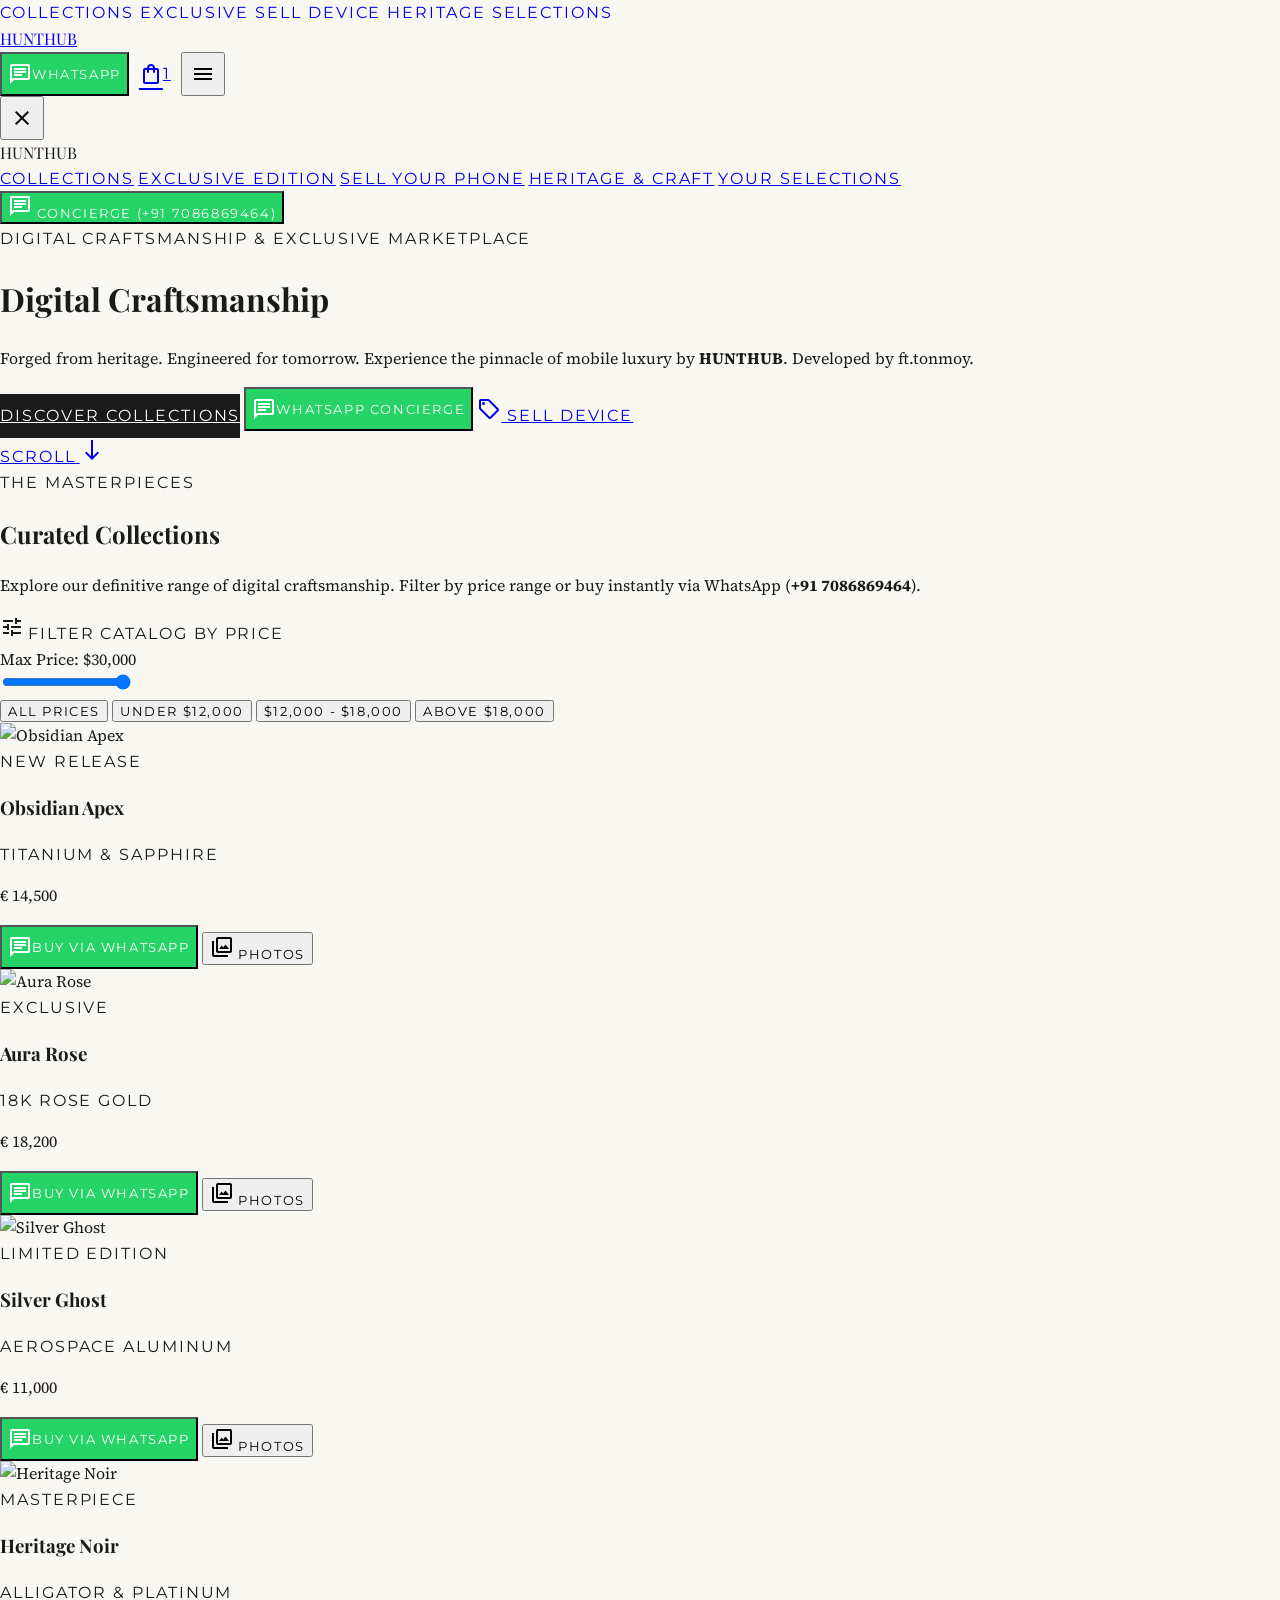
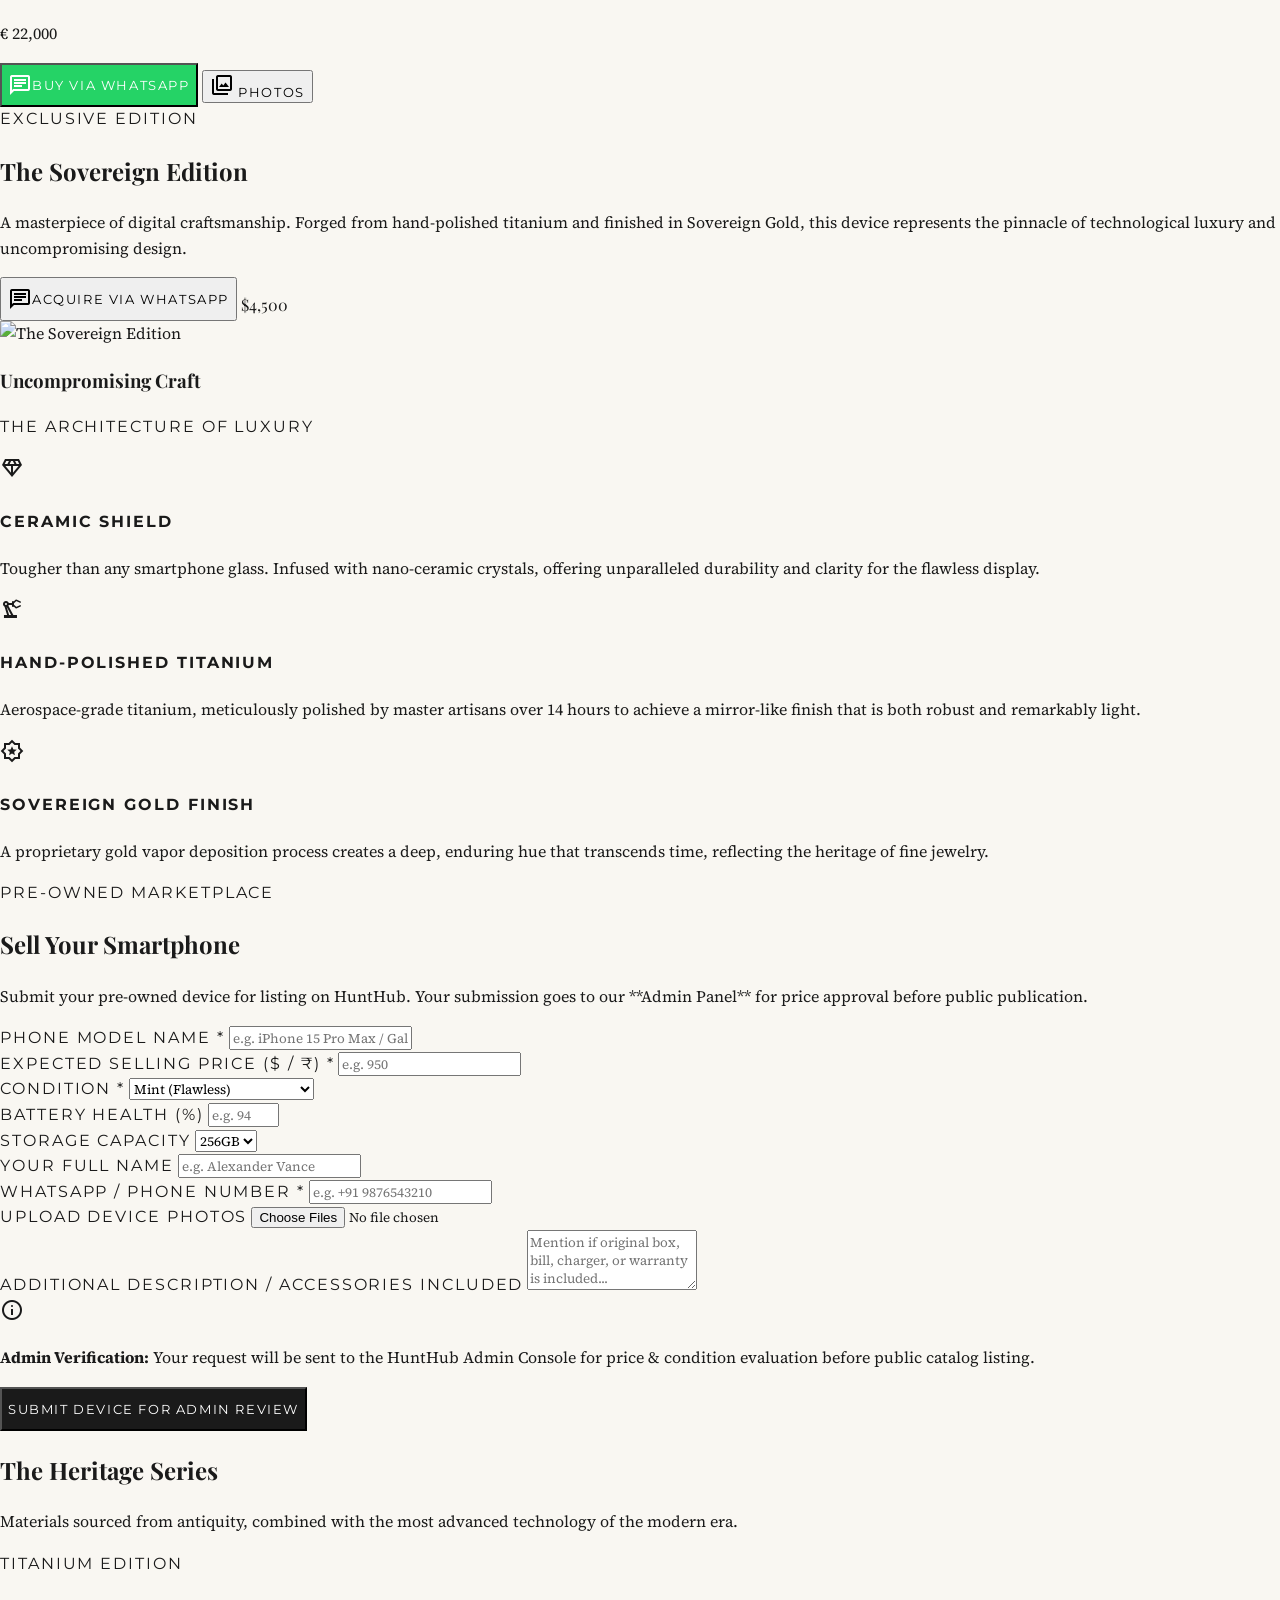
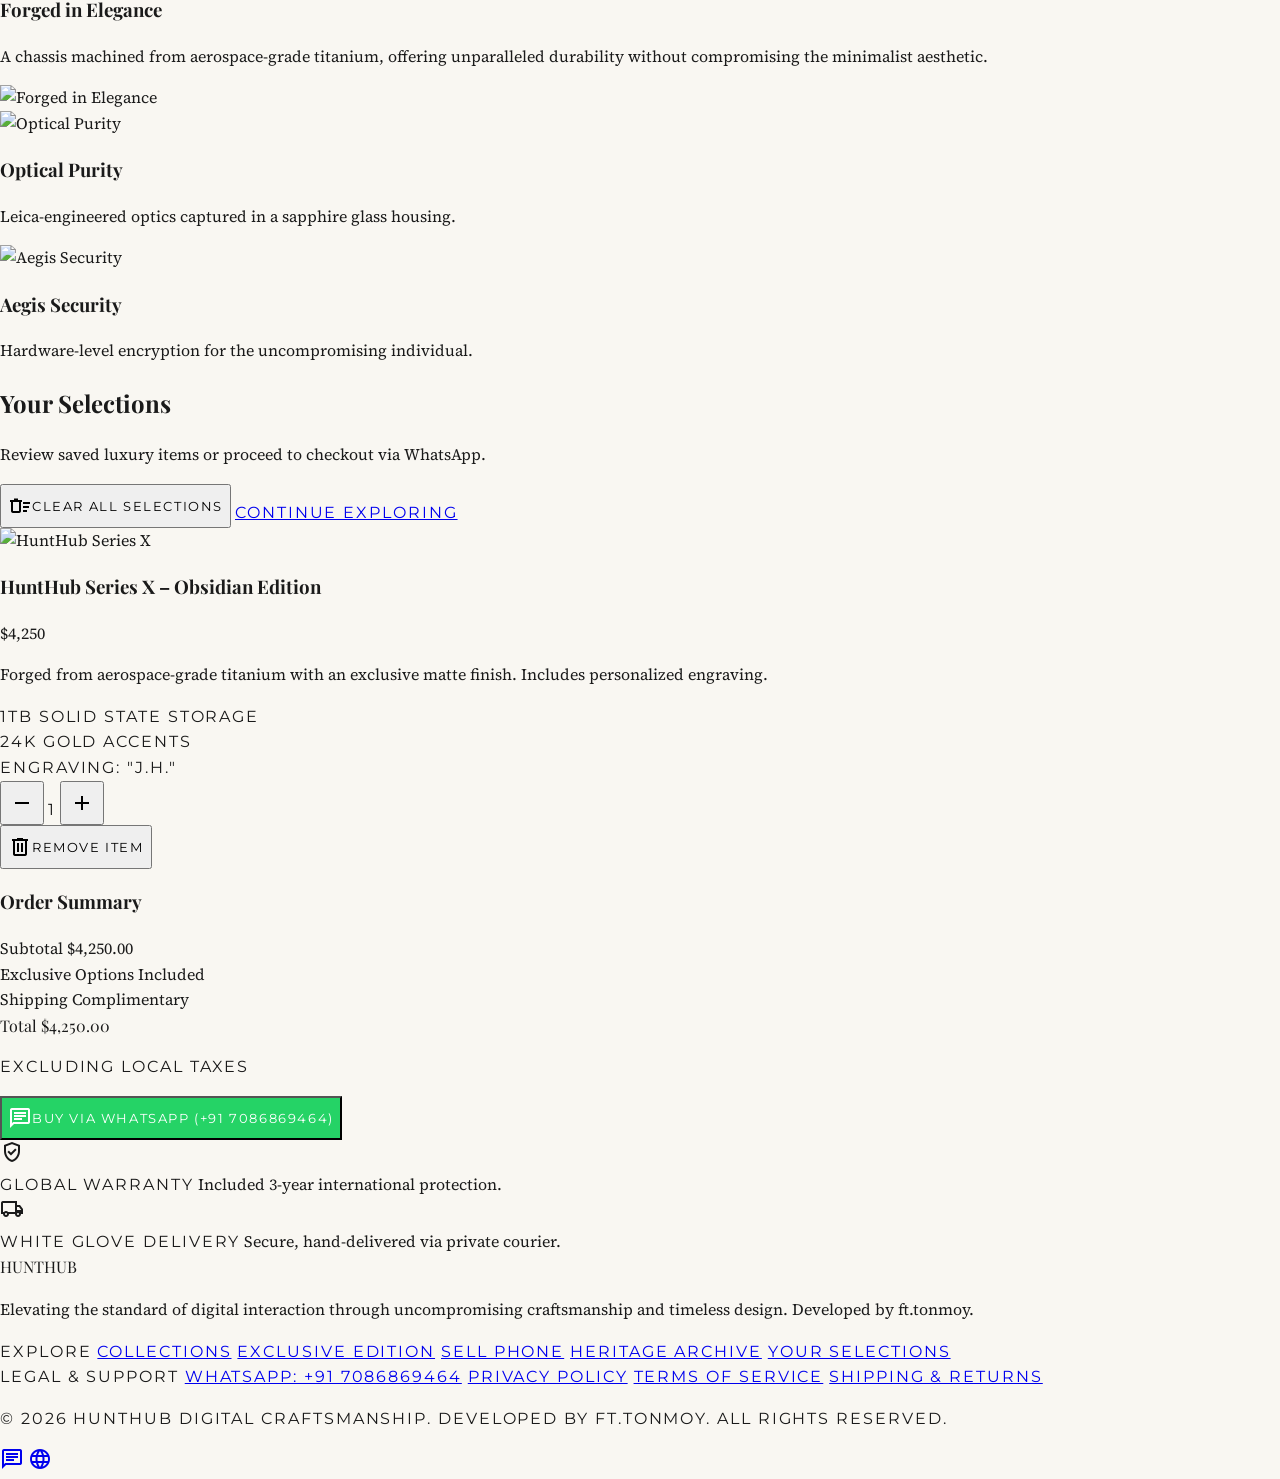
==== commit d5376534: "Update developer credit to ft.tonmoy and add dynamic Price Range Filter" ====
--- a/index.html
+++ b/index.html
@@ -49,7 +49,7 @@
       <h1 class="intro-brand-title">WELCOME TO HUNTHUB</h1>
       
       <p class="intro-developer-credit">
-        DEVELOPED BY <span class="text-white font-bold border-b border-gold pb-0.5">TONMOY BORA</span>
+        DEVELOPED BY <span class="text-white font-bold border-b border-gold pb-0.5">ft.tonmoy</span>
       </p>
 
       <div class="intro-progress-bar">
@@ -136,7 +136,7 @@
       </h1>
 
       <p class="font-body text-base sm:text-lg md:text-xl text-secondary max-w-2xl mb-8 leading-relaxed font-light scroll-reveal delay-2">
-        Forged from heritage. Engineered for tomorrow. Experience the pinnacle of mobile luxury by <strong class="text-primary font-semibold">HUNTHUB</strong>. Buy directly via WhatsApp or sell your premium device safely.
+        Forged from heritage. Engineered for tomorrow. Experience the pinnacle of mobile luxury by <strong class="text-primary font-semibold">HUNTHUB</strong>. Developed by <span class="text-accent font-semibold">ft.tonmoy</span>.
       </p>
 
       <div class="flex flex-col sm:flex-row gap-4 w-full sm:w-auto items-stretch sm:items-center scroll-reveal delay-3">
@@ -164,12 +164,47 @@
   <section id="collections" class="w-full max-w-[1240px] mx-auto px-4 sm:px-8 md:px-16 py-16 sm:py-24 border-b border-accent/10">
     
     <!-- Section Header -->
-    <div class="text-center max-w-2xl mx-auto mb-12 sm:mb-20">
+    <div class="text-center max-w-2xl mx-auto mb-10 sm:mb-14">
       <span class="font-label text-xs text-accent uppercase tracking-[0.2em] mb-3 block scroll-reveal">The Masterpieces</span>
       <h2 class="font-display text-2xl sm:text-4xl md:text-5xl text-primary font-bold mb-4 scroll-reveal delay-1">Curated Collections</h2>
       <p class="font-body text-secondary text-sm sm:text-base leading-relaxed scroll-reveal delay-2 font-light">
-        Explore our definitive range of digital craftsmanship. Buy instantly via WhatsApp (<strong class="text-primary">+91 7086869464</strong>) or inspect photo details.
+        Explore our definitive range of digital craftsmanship. Filter by price range or buy instantly via WhatsApp (<strong class="text-primary">+91 7086869464</strong>).
       </p>
+    </div>
+
+    <!-- ==================== PRICE RANGE FILTER CONTROLS ==================== -->
+    <div class="max-w-3xl mx-auto mb-12 sm:mb-16 bg-surface-low border border-accent/20 p-5 sm:p-7 shadow-sm scroll-reveal">
+      <div class="flex flex-col sm:flex-row justify-between items-start sm:items-center gap-3 mb-4 border-b border-accent/15 pb-3">
+        <div class="flex items-center gap-2">
+          <span class="material-symbols-outlined text-gold">tune</span>
+          <span class="font-label text-xs text-primary font-bold uppercase tracking-wider">Filter Catalog by Price</span>
+        </div>
+        <div class="font-serif text-sm text-accent font-semibold">
+          Max Price: <span id="price-range-value" class="text-primary font-bold">$30,000</span>
+        </div>
+      </div>
+
+      <!-- Range Slider -->
+      <div class="space-y-4">
+        <input type="range" id="price-range-slider" min="1000" max="30000" step="500" value="30000"
+               class="w-full h-2 bg-accent/20 rounded-lg appearance-none cursor-pointer accent-gold focus:outline-none">
+
+        <!-- Preset Quick Filter Buttons -->
+        <div class="flex flex-wrap gap-2 pt-2" id="price-filter-presets">
+          <button onclick="applyPriceFilter('all')" class="price-filter-btn px-3.5 py-1.5 font-label text-[10px] uppercase font-bold border border-gold bg-gold text-primary tracking-wider transition-colors active" data-filter="all">
+            All Prices
+          </button>
+          <button onclick="applyPriceFilter('under12k')" class="price-filter-btn px-3.5 py-1.5 font-label text-[10px] uppercase font-bold border border-accent/30 hover:border-gold text-secondary hover:text-primary tracking-wider transition-colors" data-filter="under12k">
+            Under $12,000
+          </button>
+          <button onclick="applyPriceFilter('12k-18k')" class="price-filter-btn px-3.5 py-1.5 font-label text-[10px] uppercase font-bold border border-accent/30 hover:border-gold text-secondary hover:text-primary tracking-wider transition-colors" data-filter="12k-18k">
+            $12,000 - $18,000
+          </button>
+          <button onclick="applyPriceFilter('above18k')" class="price-filter-btn px-3.5 py-1.5 font-label text-[10px] uppercase font-bold border border-accent/30 hover:border-gold text-secondary hover:text-primary tracking-wider transition-colors" data-filter="above18k">
+            Above $18,000
+          </button>
+        </div>
+      </div>
     </div>
 
     <!-- Dynamic Products Grid Container -->
@@ -642,7 +677,7 @@
         <div class="flex flex-col gap-3 max-w-md">
           <span class="font-display font-bold text-2xl sm:text-3xl text-primary tracking-tighter">HUNTHUB</span>
           <p class="font-body text-xs sm:text-sm text-secondary leading-relaxed font-light">
-            Elevating the standard of digital interaction through uncompromising craftsmanship and timeless design. Developed by Tonmoy Bora.
+            Elevating the standard of digital interaction through uncompromising craftsmanship and timeless design. Developed by <span class="text-primary font-semibold">ft.tonmoy</span>.
           </p>
         </div>
 
@@ -667,7 +702,7 @@
 
       <div class="flex flex-col sm:flex-row justify-between items-center gap-4 pt-6 border-t border-accent/15 text-center sm:text-left">
         <p class="font-label text-[10px] sm:text-[11px] tracking-widest text-secondary uppercase">
-          © 2026 HUNTHUB DIGITAL CRAFTSMANSHIP. DEVELOPED BY TONMOY BORA. ALL RIGHTS RESERVED.
+          © 2026 HUNTHUB DIGITAL CRAFTSMANSHIP. DEVELOPED BY FT.TONMOY. ALL RIGHTS RESERVED.
         </p>
         <div class="flex gap-4 justify-center">
           <a class="text-secondary hover:text-gold transition-colors" href="https://wa.me/917086869464" target="_blank" title="WhatsApp Concierge"><span class="material-symbols-outlined text-[20px]">chat</span></a>
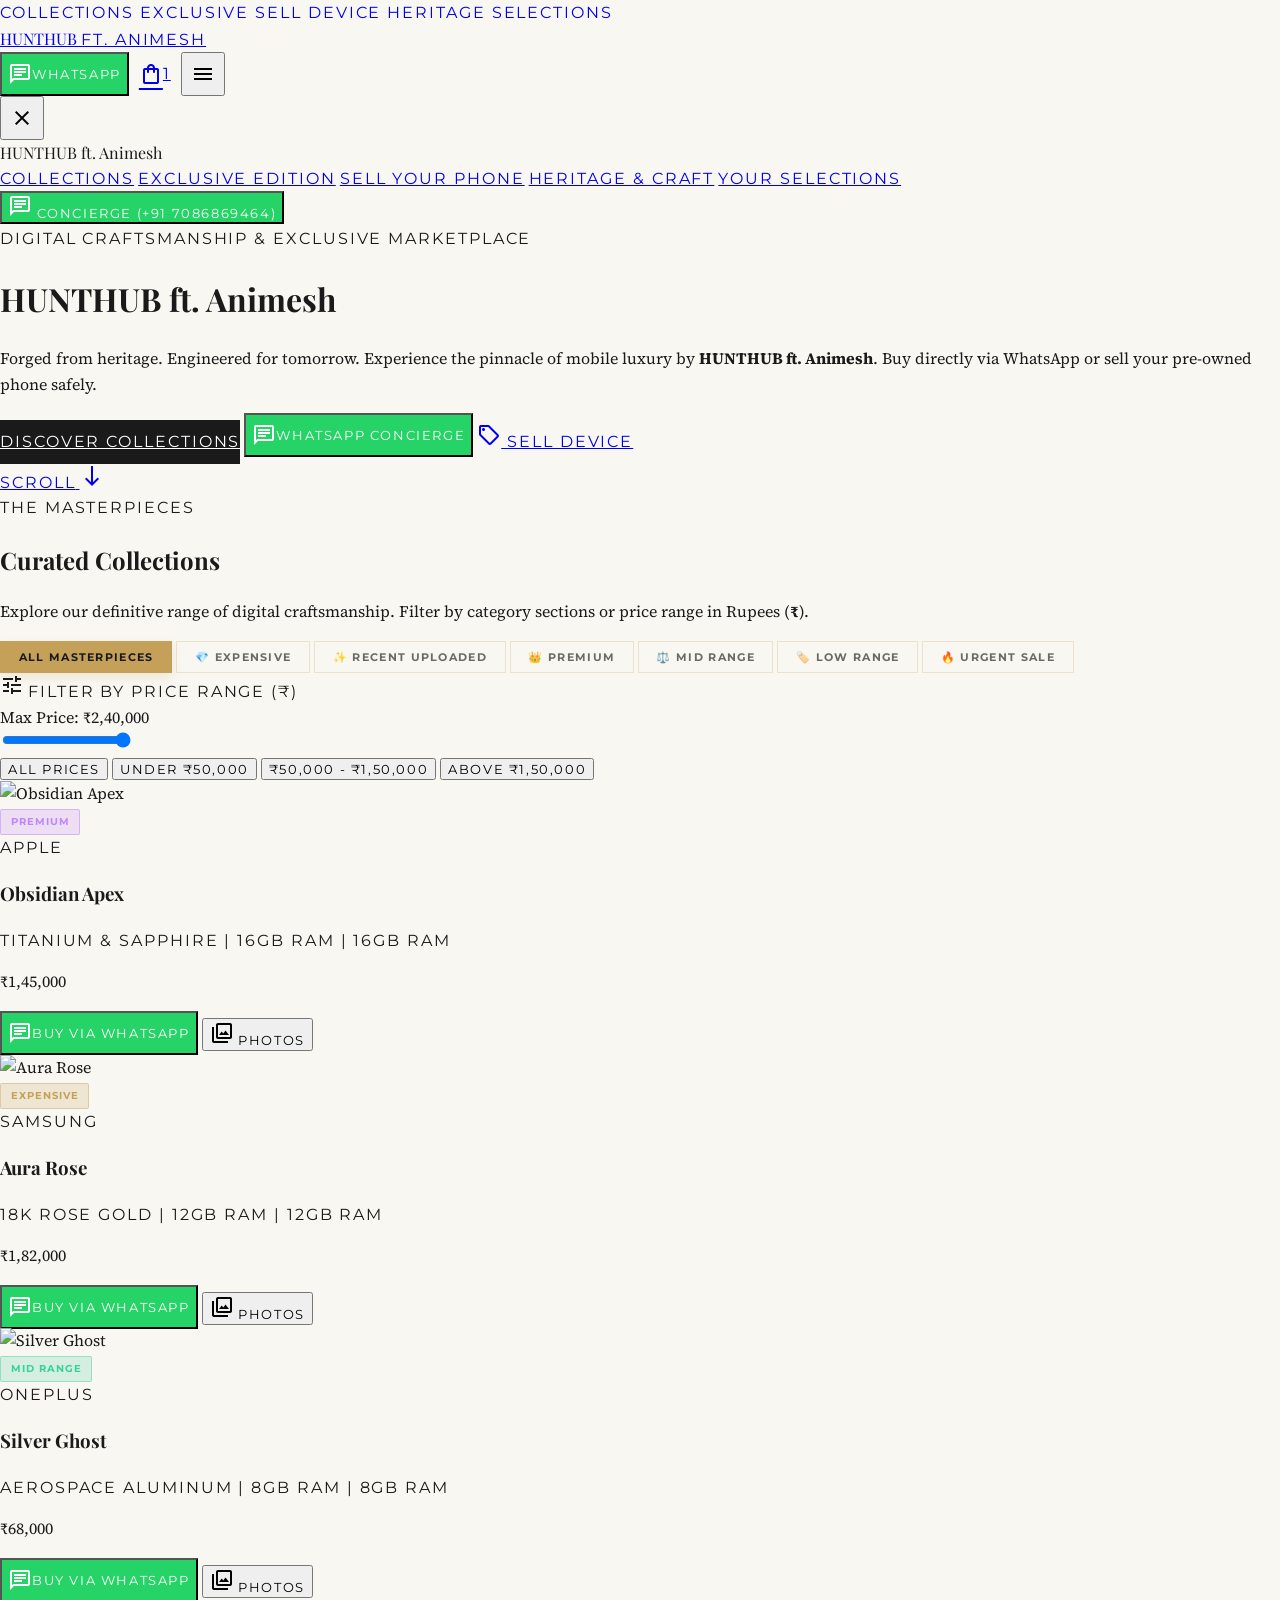
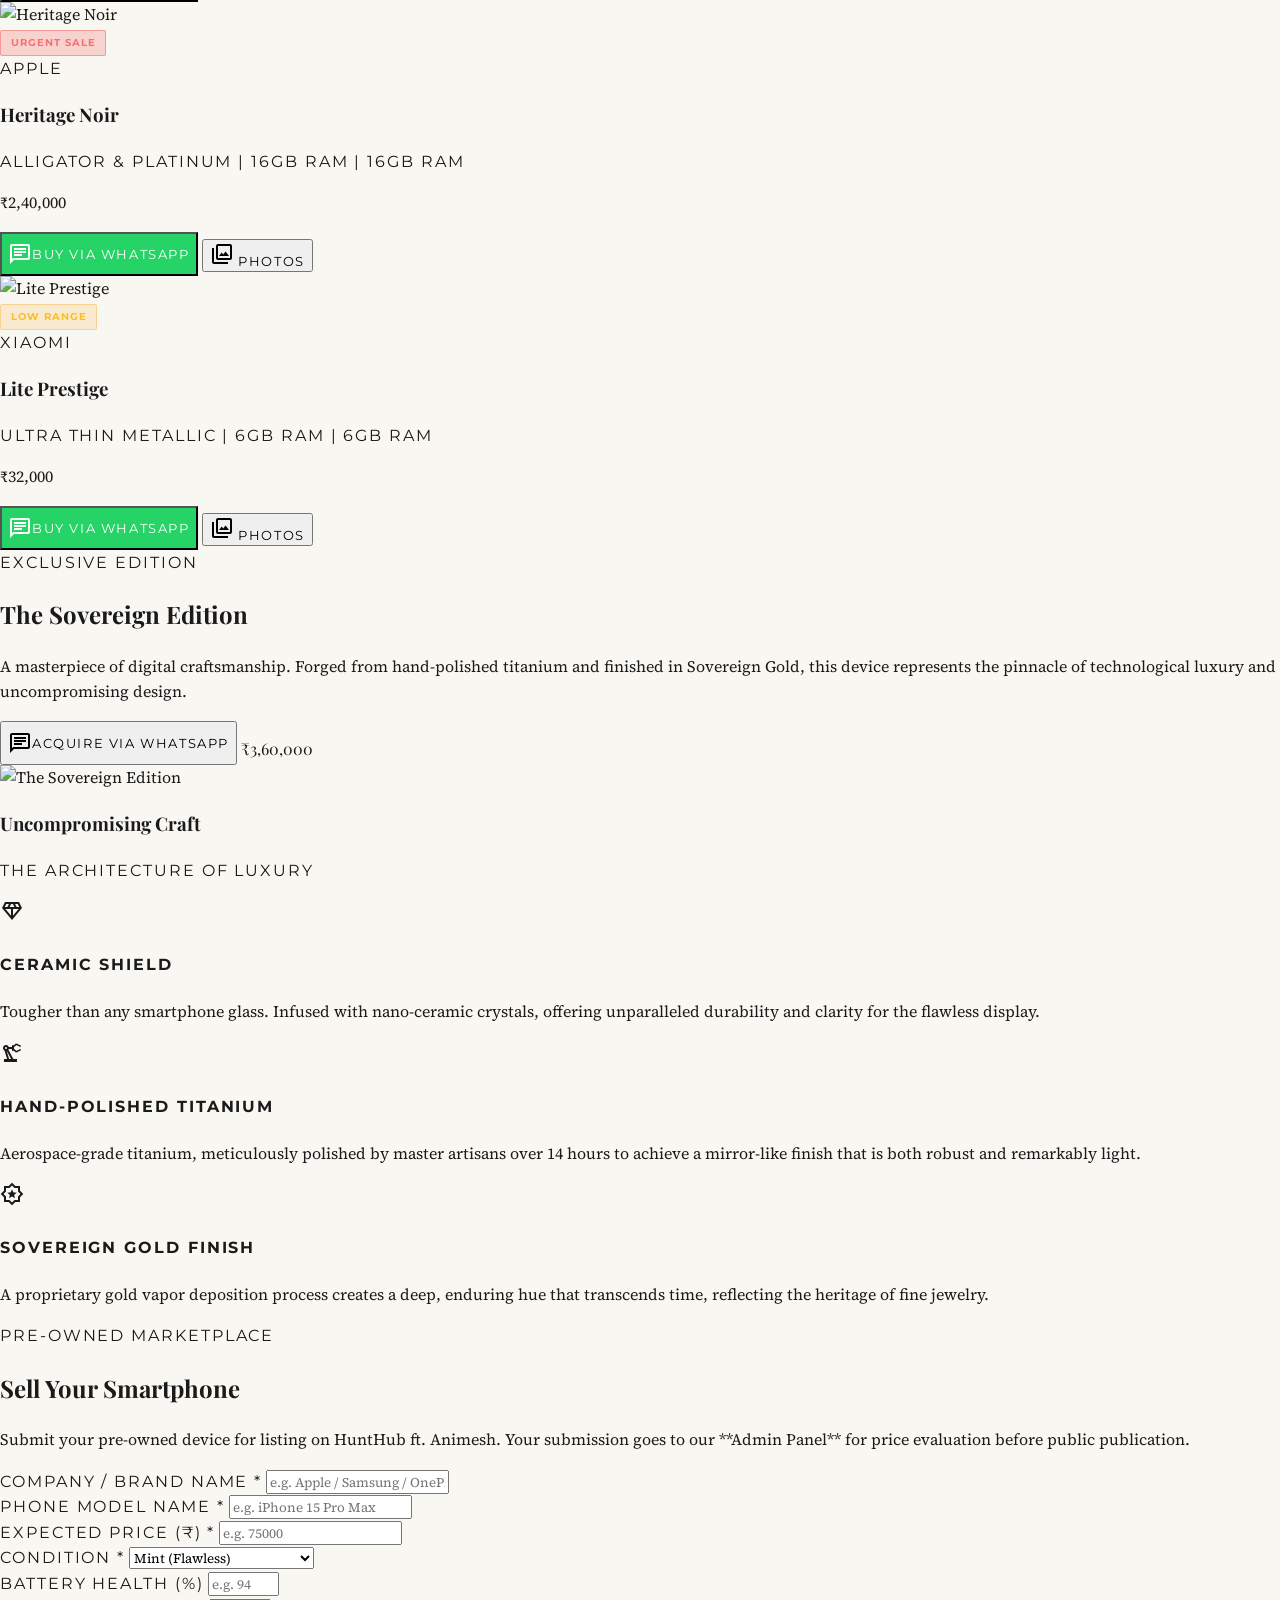
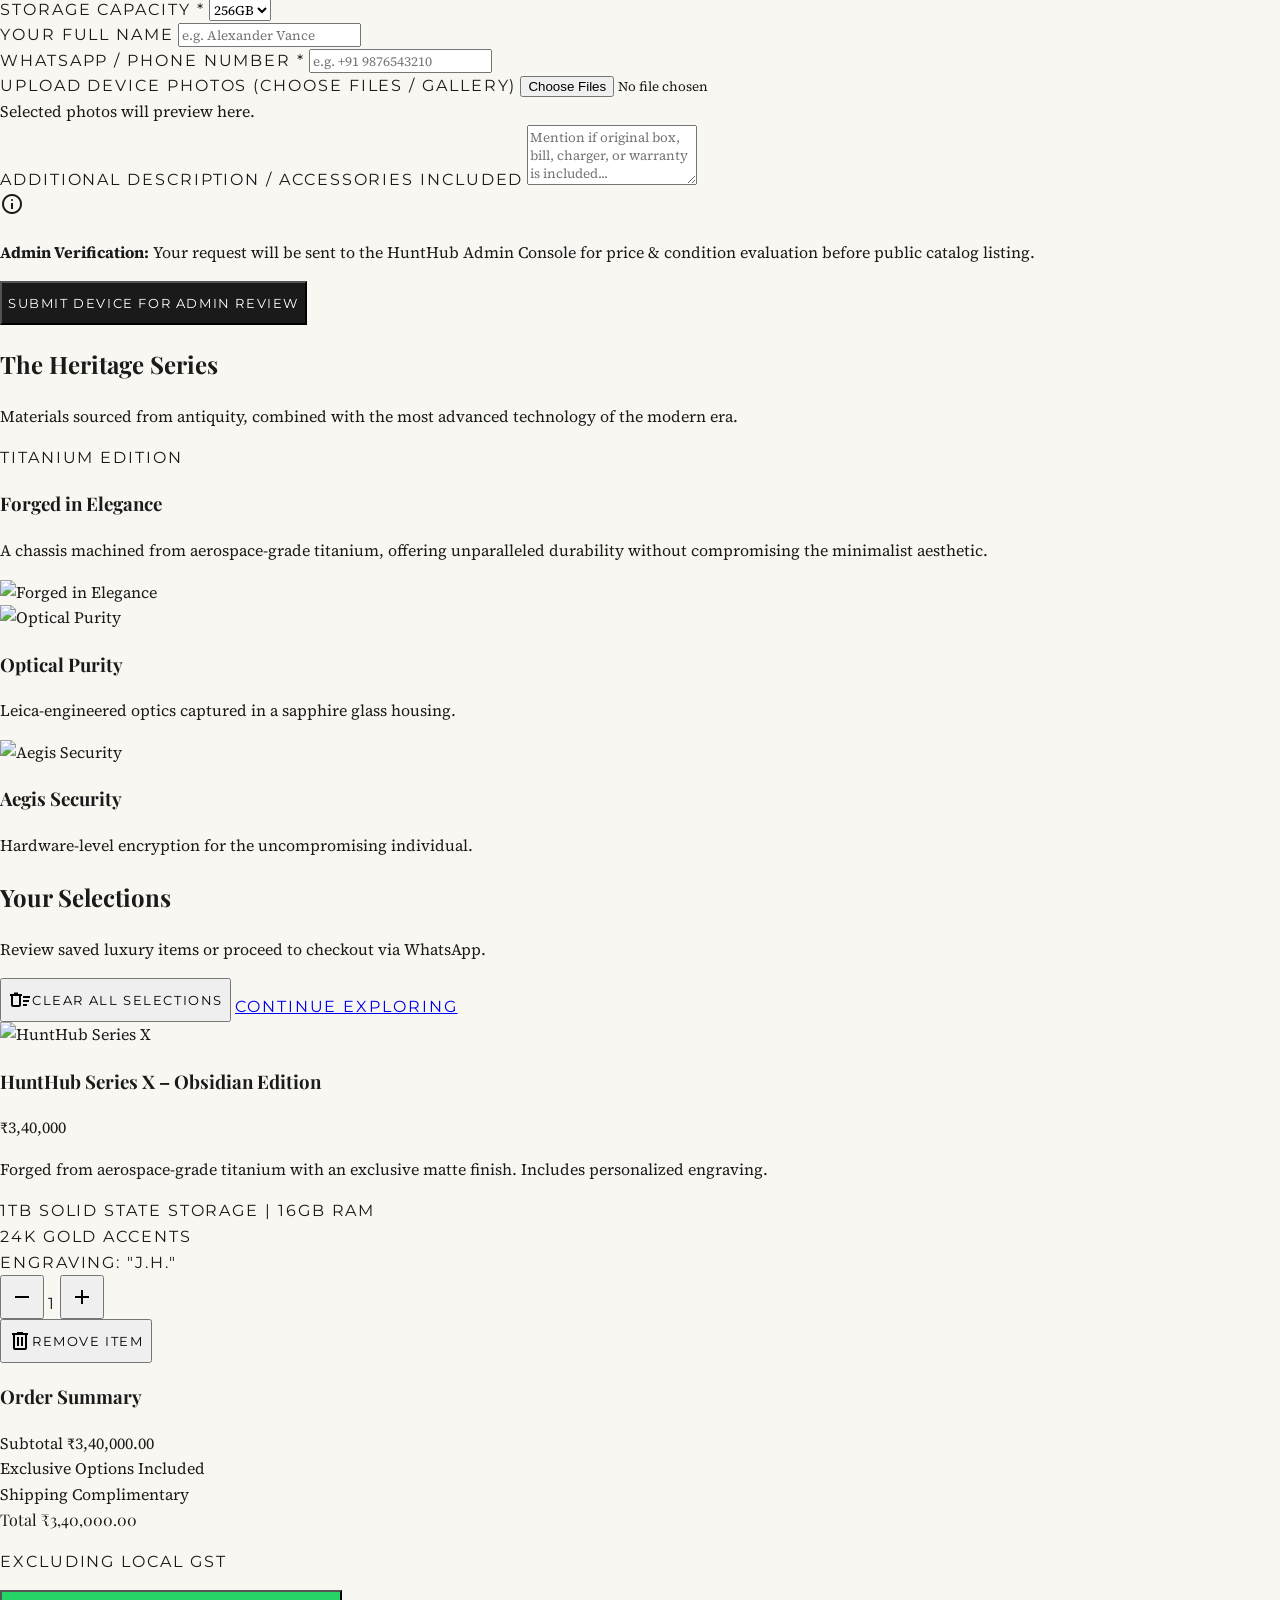
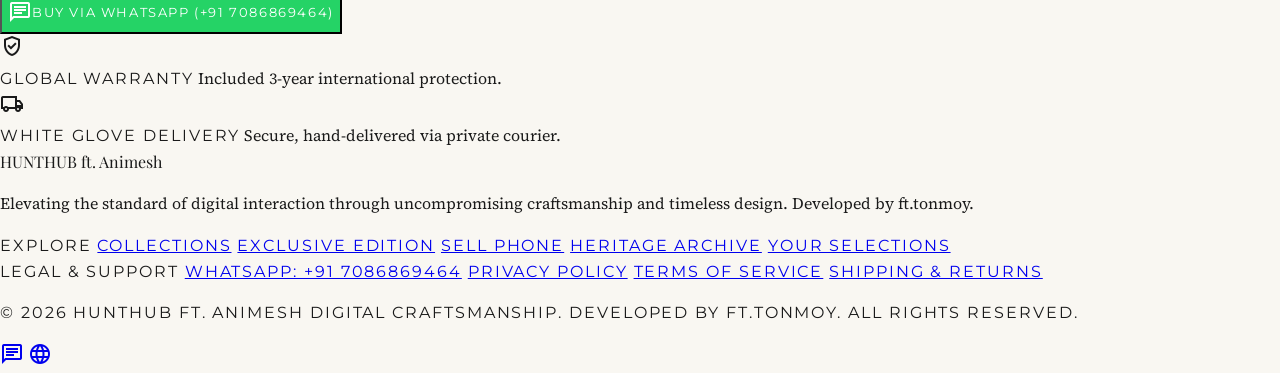
==== commit 4fa732b3: "Branding update, Rupee localization, RAM & Tag filtering, file upload components, and Global Site Im" ====
--- a/index.html
+++ b/index.html
@@ -3,7 +3,7 @@
 <head>
   <meta charset="utf-8"/>
   <meta content="width=device-width, initial-scale=1.0, maximum-scale=1.0, user-scalable=no" name="viewport"/>
-  <title>HUNTHUB - Digital Craftsmanship & Luxury Mobile Marketplace</title>
+  <title>HUNTHUB ft. Animesh - Digital Craftsmanship & Luxury Mobile Marketplace</title>
   
   <!-- Tailwind CSS & Google Fonts -->
   <script src="https://cdn.tailwindcss.com?plugins=forms,container-queries"></script>
@@ -73,8 +73,9 @@
       </div>
 
       <!-- Brand Logo (Center / Left on mobile) -->
-      <a class="font-display font-bold text-xl sm:text-2xl md:text-3xl tracking-tighter text-primary hover:opacity-90 transition-opacity" href="#">
-        HUNTHUB
+      <a class="font-display font-bold text-lg sm:text-2xl md:text-3xl tracking-tighter text-primary hover:opacity-90 transition-opacity flex items-center gap-1.5" href="#">
+        <span id="site-logo-img-container" class="inline-block"></span>
+        <span>HUNTHUB <span class="text-accent text-sm sm:text-base font-normal font-label">ft. Animesh</span></span>
       </a>
 
       <!-- Right Actions / Utilities -->
@@ -105,7 +106,7 @@
     <button id="mobile-menu-close" class="absolute top-5 right-5 text-gold p-3 icon-btn">
       <span class="material-symbols-outlined text-3xl">close</span>
     </button>
-    <div class="font-display text-3xl text-gold mb-4 border-b border-gold/30 pb-2 w-full text-center">HUNTHUB</div>
+    <div class="font-display text-2xl sm:text-3xl text-gold mb-2 border-b border-gold/30 pb-2 w-full text-center">HUNTHUB ft. Animesh</div>
     <a class="font-label text-base tracking-widest hover:text-gold transition-colors py-2" href="#collections">Collections</a>
     <a class="font-label text-base tracking-widest hover:text-gold transition-colors py-2" href="#exclusive">Exclusive Edition</a>
     <a class="font-label text-base tracking-widest hover:text-gold transition-colors py-2" href="#sell-device">Sell Your Phone</a>
@@ -123,8 +124,8 @@
   <!-- ==================== HERO SECTION ==================== -->
   <header id="hero" class="relative min-h-[80vh] w-full flex flex-col items-center justify-center text-center px-4 sm:px-6 pt-8 pb-16 overflow-hidden bg-gradient-to-b from-surface via-surface to-surface-low border-b border-accent/10">
     
-    <!-- Background Ambient Glow -->
-    <div class="absolute top-1/2 left-1/2 -translate-x-1/2 -translate-y-1/2 w-[320px] sm:w-[600px] h-[320px] sm:h-[600px] bg-accent/5 rounded-full blur-3xl pointer-events-none"></div>
+    <!-- Hero Image Banner Container (Managed via Admin Site Image Control) -->
+    <div id="site-hero-bg-container" class="absolute inset-0 z-0 pointer-events-none opacity-20 bg-cover bg-center"></div>
 
     <div class="relative z-10 max-w-4xl mx-auto flex flex-col items-center">
       <div class="inline-block border border-accent/40 px-3 sm:px-4 py-1.5 font-label text-[10px] sm:text-[11px] text-accent tracking-[0.2em] uppercase mb-6 scroll-reveal">
@@ -132,11 +133,11 @@
       </div>
 
       <h1 class="font-display text-3xl sm:text-5xl md:text-7xl lg:text-8xl text-primary font-bold tracking-tight leading-[1.15] mb-6 scroll-reveal delay-1">
-        Digital Craftsmanship
+        HUNTHUB <span class="text-accent italic font-normal font-display">ft. Animesh</span>
       </h1>
 
       <p class="font-body text-base sm:text-lg md:text-xl text-secondary max-w-2xl mb-8 leading-relaxed font-light scroll-reveal delay-2">
-        Forged from heritage. Engineered for tomorrow. Experience the pinnacle of mobile luxury by <strong class="text-primary font-semibold">HUNTHUB</strong>. Developed by <span class="text-accent font-semibold">ft.tonmoy</span>.
+        Forged from heritage. Engineered for tomorrow. Experience the pinnacle of mobile luxury by <strong class="text-primary font-semibold">HUNTHUB ft. Animesh</strong>. Buy directly via WhatsApp or sell your pre-owned phone safely.
       </p>
 
       <div class="flex flex-col sm:flex-row gap-4 w-full sm:w-auto items-stretch sm:items-center scroll-reveal delay-3">
@@ -164,12 +165,39 @@
   <section id="collections" class="w-full max-w-[1240px] mx-auto px-4 sm:px-8 md:px-16 py-16 sm:py-24 border-b border-accent/10">
     
     <!-- Section Header -->
-    <div class="text-center max-w-2xl mx-auto mb-10 sm:mb-14">
+    <div class="text-center max-w-2xl mx-auto mb-8 sm:mb-12">
       <span class="font-label text-xs text-accent uppercase tracking-[0.2em] mb-3 block scroll-reveal">The Masterpieces</span>
       <h2 class="font-display text-2xl sm:text-4xl md:text-5xl text-primary font-bold mb-4 scroll-reveal delay-1">Curated Collections</h2>
       <p class="font-body text-secondary text-sm sm:text-base leading-relaxed scroll-reveal delay-2 font-light">
-        Explore our definitive range of digital craftsmanship. Filter by price range or buy instantly via WhatsApp (<strong class="text-primary">+91 7086869464</strong>).
+        Explore our definitive range of digital craftsmanship. Filter by category sections or price range in Rupees (<strong class="text-primary">₹</strong>).
       </p>
+    </div>
+
+    <!-- ==================== ITEM SECTIONS / CATEGORY FILTER TABS ==================== -->
+    <div class="mb-8 overflow-x-auto no-scrollbar pb-2 scroll-reveal">
+      <div class="flex justify-center items-center gap-2 sm:gap-3 min-w-max mx-auto px-2" id="category-filter-tabs">
+        <button onclick="applyCategoryFilter('all')" class="category-tab-btn active" data-category="all">
+          All Masterpieces
+        </button>
+        <button onclick="applyCategoryFilter('Expensive')" class="category-tab-btn" data-category="Expensive">
+          💎 Expensive
+        </button>
+        <button onclick="applyCategoryFilter('Recent uploaded')" class="category-tab-btn" data-category="Recent uploaded">
+          ✨ Recent Uploaded
+        </button>
+        <button onclick="applyCategoryFilter('Premium')" class="category-tab-btn" data-category="Premium">
+          👑 Premium
+        </button>
+        <button onclick="applyCategoryFilter('Mid range')" class="category-tab-btn" data-category="Mid range">
+          ⚖️ Mid Range
+        </button>
+        <button onclick="applyCategoryFilter('Low range')" class="category-tab-btn" data-category="Low range">
+          🏷️ Low Range
+        </button>
+        <button onclick="applyCategoryFilter('Urgent sale')" class="category-tab-btn" data-category="Urgent sale">
+          🔥 Urgent Sale
+        </button>
+      </div>
     </div>
 
     <!-- ==================== PRICE RANGE FILTER CONTROLS ==================== -->
@@ -177,31 +205,31 @@
       <div class="flex flex-col sm:flex-row justify-between items-start sm:items-center gap-3 mb-4 border-b border-accent/15 pb-3">
         <div class="flex items-center gap-2">
           <span class="material-symbols-outlined text-gold">tune</span>
-          <span class="font-label text-xs text-primary font-bold uppercase tracking-wider">Filter Catalog by Price</span>
+          <span class="font-label text-xs text-primary font-bold uppercase tracking-wider">Filter by Price Range (₹)</span>
         </div>
         <div class="font-serif text-sm text-accent font-semibold">
-          Max Price: <span id="price-range-value" class="text-primary font-bold">$30,000</span>
-        </div>
-      </div>
-
-      <!-- Range Slider -->
+          Max Price: <span id="price-range-value" class="text-primary font-bold">₹1,50,000</span>
+        </div>
+      </div>
+
+      <!-- Dynamic Cap Range Slider -->
       <div class="space-y-4">
-        <input type="range" id="price-range-slider" min="1000" max="30000" step="500" value="30000"
+        <input type="range" id="price-range-slider" min="1000" max="300000" step="1000" value="300000"
                class="w-full h-2 bg-accent/20 rounded-lg appearance-none cursor-pointer accent-gold focus:outline-none">
 
-        <!-- Preset Quick Filter Buttons -->
+        <!-- Preset Quick Filter Buttons in Rupees -->
         <div class="flex flex-wrap gap-2 pt-2" id="price-filter-presets">
           <button onclick="applyPriceFilter('all')" class="price-filter-btn px-3.5 py-1.5 font-label text-[10px] uppercase font-bold border border-gold bg-gold text-primary tracking-wider transition-colors active" data-filter="all">
             All Prices
           </button>
-          <button onclick="applyPriceFilter('under12k')" class="price-filter-btn px-3.5 py-1.5 font-label text-[10px] uppercase font-bold border border-accent/30 hover:border-gold text-secondary hover:text-primary tracking-wider transition-colors" data-filter="under12k">
-            Under $12,000
+          <button onclick="applyPriceFilter('under50k')" class="price-filter-btn px-3.5 py-1.5 font-label text-[10px] uppercase font-bold border border-accent/30 hover:border-gold text-secondary hover:text-primary tracking-wider transition-colors" data-filter="under50k">
+            Under ₹50,000
           </button>
-          <button onclick="applyPriceFilter('12k-18k')" class="price-filter-btn px-3.5 py-1.5 font-label text-[10px] uppercase font-bold border border-accent/30 hover:border-gold text-secondary hover:text-primary tracking-wider transition-colors" data-filter="12k-18k">
-            $12,000 - $18,000
+          <button onclick="applyPriceFilter('50k-150k')" class="price-filter-btn px-3.5 py-1.5 font-label text-[10px] uppercase font-bold border border-accent/30 hover:border-gold text-secondary hover:text-primary tracking-wider transition-colors" data-filter="50k-150k">
+            ₹50,000 - ₹1,50,000
           </button>
-          <button onclick="applyPriceFilter('above18k')" class="price-filter-btn px-3.5 py-1.5 font-label text-[10px] uppercase font-bold border border-accent/30 hover:border-gold text-secondary hover:text-primary tracking-wider transition-colors" data-filter="above18k">
-            Above $18,000
+          <button onclick="applyPriceFilter('above150k')" class="price-filter-btn px-3.5 py-1.5 font-label text-[10px] uppercase font-bold border border-accent/30 hover:border-gold text-secondary hover:text-primary tracking-wider transition-colors" data-filter="above150k">
+            Above ₹1,50,000
           </button>
         </div>
       </div>
@@ -234,17 +262,17 @@
           </p>
 
           <div class="pt-4 flex flex-col sm:flex-row sm:items-center gap-4">
-            <button onclick="buyProductViaWhatsApp('The Sovereign Edition (Exclusive)', '$4,500')" 
+            <button onclick="buyProductViaWhatsApp('The Sovereign Edition (Exclusive)', '₹3,60,000')" 
                     class="bg-primary text-white font-label text-xs uppercase tracking-[0.18em] px-7 py-3.5 btn-classic hover:bg-gold hover:text-primary transition-colors flex items-center justify-center gap-2">
               <span class="material-symbols-outlined text-sm">chat</span> Acquire via WhatsApp
             </button>
-            <span class="font-display text-2xl text-accent font-semibold text-center sm:text-left">$4,500</span>
-          </div>
-        </div>
-
-        <!-- Featured Phone Image -->
+            <span class="font-display text-2xl text-accent font-semibold text-center sm:text-left">₹3,60,000</span>
+          </div>
+        </div>
+
+        <!-- Featured Phone Image (Managed via Admin Global Image Settings) -->
         <div class="md:col-span-7 relative h-[320px] sm:h-[450px] md:h-[550px] flex items-center justify-center photo-clickable scroll-reveal-right">
-          <img class="w-full h-full object-contain drop-shadow-2xl z-10" 
+          <img id="site-sovereign-img" class="w-full h-full object-contain drop-shadow-2xl z-10" 
                data-alt="The Sovereign Edition floating smartphone with polished titanium frame and gold accents."
                src="https://lh3.googleusercontent.com/aida-public/[base64]"
                alt="The Sovereign Edition"/>
@@ -301,7 +329,7 @@
       <span class="font-label text-xs text-accent uppercase tracking-[0.2em] mb-3 block scroll-reveal">Pre-Owned Marketplace</span>
       <h2 class="font-display text-2xl sm:text-4xl md:text-5xl text-primary font-bold mb-3 scroll-reveal delay-1">Sell Your Smartphone</h2>
       <p class="font-body text-secondary text-sm sm:text-base leading-relaxed scroll-reveal delay-2 font-light">
-        Submit your pre-owned device for listing on HuntHub. Your submission goes to our **Admin Panel** for price approval before public publication.
+        Submit your pre-owned device for listing on HuntHub ft. Animesh. Your submission goes to our **Admin Panel** for price evaluation before public publication.
       </p>
     </div>
 
@@ -309,16 +337,22 @@
       
       <form id="sell-device-form" class="space-y-5">
         
-        <div class="grid grid-cols-1 sm:grid-cols-2 gap-5">
+        <div class="grid grid-cols-1 sm:grid-cols-3 gap-5">
+          <div>
+            <label class="font-label text-xs text-primary font-bold block mb-1.5">Company / Brand Name *</label>
+            <input type="text" id="sell-brand" required placeholder="e.g. Apple / Samsung / OnePlus" 
+                   class="w-full bg-surface border border-accent/30 px-3.5 py-2.5 font-body text-sm focus:outline-none focus:border-gold">
+          </div>
+
           <div>
             <label class="font-label text-xs text-primary font-bold block mb-1.5">Phone Model Name *</label>
-            <input type="text" id="sell-model" required placeholder="e.g. iPhone 15 Pro Max / Galaxy S24 Ultra" 
+            <input type="text" id="sell-model" required placeholder="e.g. iPhone 15 Pro Max" 
                    class="w-full bg-surface border border-accent/30 px-3.5 py-2.5 font-body text-sm focus:outline-none focus:border-gold">
           </div>
 
           <div>
-            <label class="font-label text-xs text-primary font-bold block mb-1.5">Expected Selling Price ($ / ₹) *</label>
-            <input type="number" id="sell-price" required placeholder="e.g. 950" 
+            <label class="font-label text-xs text-primary font-bold block mb-1.5">Expected Price (₹) *</label>
+            <input type="number" id="sell-price" required placeholder="e.g. 75000" 
                    class="w-full bg-surface border border-accent/30 px-3.5 py-2.5 font-body text-sm focus:outline-none focus:border-gold">
           </div>
         </div>
@@ -341,8 +375,9 @@
           </div>
 
           <div>
-            <label class="font-label text-xs text-primary font-bold block mb-1.5">Storage Capacity</label>
+            <label class="font-label text-xs text-primary font-bold block mb-1.5">Storage Capacity *</label>
             <select id="sell-storage" class="w-full bg-surface border border-accent/30 px-3.5 py-2.5 font-body text-sm focus:outline-none focus:border-gold">
+              <option value="64GB">64GB</option>
               <option value="128GB">128GB</option>
               <option value="256GB" selected>256GB</option>
               <option value="512GB">512GB</option>
@@ -366,10 +401,12 @@
         </div>
 
         <div>
-          <label class="font-label text-xs text-primary font-bold block mb-1.5">Upload Device Photos</label>
+          <label class="font-label text-xs text-primary font-bold block mb-1.5">Upload Device Photos (Choose Files / Gallery)</label>
           <input type="file" id="sell-images" accept="image/*" multiple 
-                 class="w-full bg-surface border border-accent/30 p-2 font-body text-xs focus:outline-none focus:border-gold">
-          <div id="sell-images-preview" class="flex gap-3 mt-3 overflow-x-auto"></div>
+                 class="w-full bg-surface border border-accent/30 p-2 font-body text-xs focus:outline-none focus:border-gold cursor-pointer">
+          <div id="sell-images-preview" class="flex gap-3 mt-3 overflow-x-auto min-h-[5rem] items-center p-2 border border-dashed border-accent/20 bg-surface">
+            <span class="text-xs text-secondary italic">Selected photos will preview here.</span>
+          </div>
         </div>
 
         <div>
@@ -386,7 +423,7 @@
           </p>
         </div>
 
-        <button type="submit" class="btn-gold-shimmer w-full py-3.5 font-label text-xs uppercase tracking-[0.18em] font-bold btn-classic">
+        <button type="submit" id="sell-submit-btn" class="btn-gold-shimmer w-full py-3.5 font-label text-xs uppercase tracking-[0.18em] font-bold btn-classic">
           Submit Device for Admin Review
         </button>
 
@@ -418,7 +455,7 @@
           </p>
         </div>
         <div class="md:w-1/2 relative min-h-[250px] sm:min-h-[300px] photo-clickable">
-          <img class="w-full h-full object-cover" 
+          <img id="site-heritage-img" class="w-full h-full object-cover" 
                data-alt="Forged in Elegance: Sleek smartphone resting on dark slate surface with soft studio lighting."
                src="https://lh3.googleusercontent.com/aida-public/[base64]"
                alt="Forged in Elegance"/>
@@ -431,7 +468,7 @@
         <!-- Feature 1 -->
         <div class="bg-surface-low border border-accent/20 p-6 sm:p-10 flex flex-col justify-between scroll-reveal-left">
           <div class="h-48 sm:h-64 w-full relative mb-4 photo-clickable">
-            <img class="w-full h-full object-cover" 
+            <img id="site-optics-img" class="w-full h-full object-cover" 
                  data-alt="Optical Purity: Leica-engineered camera lens ring in brushed gold."
                  src="https://lh3.googleusercontent.com/aida-public/[base64]"
                  alt="Optical Purity"/>
@@ -445,7 +482,7 @@
         <!-- Feature 2 -->
         <div class="bg-primary text-white border border-accent/20 p-6 sm:p-10 flex flex-col justify-between scroll-reveal-right">
           <div class="h-48 sm:h-64 w-full relative mb-4 photo-clickable opacity-90">
-            <img class="w-full h-full object-cover" 
+            <img id="site-aegis-img" class="w-full h-full object-cover" 
                  data-alt="Aegis Security: Glowing gold encryption pattern representing digital safety."
                  src="https://lh3.googleusercontent.com/aida-public/[base64]"
                  alt="Aegis Security"/>
@@ -504,7 +541,7 @@
             <div>
               <div class="flex justify-between items-start gap-4 mb-2">
                 <h3 class="font-display text-lg sm:text-xl font-bold text-primary">HuntHub Series X – Obsidian Edition</h3>
-                <span class="font-serif text-base sm:text-lg text-accent font-semibold">$4,250</span>
+                <span class="font-serif text-base sm:text-lg text-accent font-semibold">₹3,40,000</span>
               </div>
               <p class="font-body text-xs sm:text-sm text-secondary leading-relaxed">
                 Forged from aerospace-grade titanium with an exclusive matte finish. Includes personalized engraving.
@@ -514,7 +551,7 @@
               <div class="mt-4 flex flex-col gap-1.5">
                 <div class="flex items-center gap-2.5">
                   <div class="w-2 h-2 rounded-full bg-primary shrink-0"></div>
-                  <span class="font-label text-[10px] sm:text-[11px] text-primary">1TB Solid State Storage</span>
+                  <span class="font-label text-[10px] sm:text-[11px] text-primary">1TB Solid State Storage | 16GB RAM</span>
                 </div>
                 <div class="flex items-center gap-2.5">
                   <div class="w-2 h-2 rounded-full bg-gold shrink-0"></div>
@@ -556,7 +593,7 @@
           <div class="flex flex-col gap-2.5 font-body text-xs sm:text-sm">
             <div class="flex justify-between items-center text-secondary">
               <span>Subtotal</span>
-              <span id="subtotal-display" class="text-primary font-semibold">$4,250.00</span>
+              <span id="subtotal-display" class="text-primary font-semibold">₹3,40,000.00</span>
             </div>
             <div class="flex justify-between items-center text-secondary">
               <span>Exclusive Options</span>
@@ -572,9 +609,9 @@
 
           <div class="flex justify-between items-center font-display text-lg sm:text-xl text-primary font-bold">
             <span>Total</span>
-            <span id="total-display" class="text-accent">$4,250.00</span>
-          </div>
-          <p class="font-label text-[9px] text-secondary text-right -mt-3">Excluding local taxes</p>
+            <span id="total-display" class="text-accent">₹3,40,000.00</span>
+          </div>
+          <p class="font-label text-[9px] text-secondary text-right -mt-3">Excluding local GST</p>
 
           <button id="checkout-btn" class="btn-whatsapp w-full py-4 font-label text-xs uppercase tracking-[0.18em] font-bold flex items-center justify-center gap-2 btn-classic">
             <span class="material-symbols-outlined text-[18px]">chat</span>
@@ -675,7 +712,7 @@
       
       <div class="flex flex-col md:flex-row justify-between items-start gap-10">
         <div class="flex flex-col gap-3 max-w-md">
-          <span class="font-display font-bold text-2xl sm:text-3xl text-primary tracking-tighter">HUNTHUB</span>
+          <span class="font-display font-bold text-2xl sm:text-3xl text-primary tracking-tighter">HUNTHUB ft. Animesh</span>
           <p class="font-body text-xs sm:text-sm text-secondary leading-relaxed font-light">
             Elevating the standard of digital interaction through uncompromising craftsmanship and timeless design. Developed by <span class="text-primary font-semibold">ft.tonmoy</span>.
           </p>
@@ -702,7 +739,7 @@
 
       <div class="flex flex-col sm:flex-row justify-between items-center gap-4 pt-6 border-t border-accent/15 text-center sm:text-left">
         <p class="font-label text-[10px] sm:text-[11px] tracking-widest text-secondary uppercase">
-          © 2026 HUNTHUB DIGITAL CRAFTSMANSHIP. DEVELOPED BY FT.TONMOY. ALL RIGHTS RESERVED.
+          © 2026 HUNTHUB FT. ANIMESH DIGITAL CRAFTSMANSHIP. DEVELOPED BY FT.TONMOY. ALL RIGHTS RESERVED.
         </p>
         <div class="flex gap-4 justify-center">
           <a class="text-secondary hover:text-gold transition-colors" href="https://wa.me/917086869464" target="_blank" title="WhatsApp Concierge"><span class="material-symbols-outlined text-[20px]">chat</span></a>
--- a/style.css
+++ b/style.css
@@ -1,4 +1,4 @@
-/* HUNTHUB - Digital Craftsmanship Design System & Stylesheet */
+/* HUNTHUB ft. Animesh - Digital Craftsmanship Design System & Stylesheet */
 
 @import url('https://fonts.googleapis.com/css2?family=Montserrat:wght@400;500;600;700&family=Playfair+Display:ital,wght@0,400;0,600;0,700;1,400&family=Source+Serif+4:ital,wght@0,300;0,400;0,600;1,400&display=swap');
 
@@ -87,7 +87,7 @@
 
 .intro-brand-title {
   font-family: var(--font-serif);
-  font-size: clamp(1.75rem, 6vw, 4.5rem);
+  font-size: clamp(1.6rem, 5vw, 4rem);
   font-weight: 700;
   letter-spacing: -0.02em;
   color: #FFFFFF;
@@ -146,7 +146,88 @@
 }
 
 /* ==========================================
-   MOBILE OPTIMIZATIONS & TOUCH TARGETS
+   BADGES & SECTION TAG STYLES
+   ========================================== */
+.badge-tag {
+  display: inline-flex;
+  align-items: center;
+  gap: 0.25rem;
+  font-family: var(--font-label);
+  font-size: 10px;
+  font-weight: 700;
+  text-transform: uppercase;
+  letter-spacing: 0.1em;
+  padding: 0.25rem 0.6rem;
+  border-radius: 2px;
+}
+
+.badge-tag-expensive {
+  background-color: rgba(197, 160, 89, 0.2);
+  color: #C5A059;
+  border: 1px solid rgba(197, 160, 89, 0.4);
+}
+
+.badge-tag-recent {
+  background-color: rgba(59, 130, 246, 0.15);
+  color: #60A5FA;
+  border: 1px solid rgba(59, 130, 246, 0.3);
+}
+
+.badge-tag-premium {
+  background-color: rgba(168, 85, 247, 0.15);
+  color: #C084FC;
+  border: 1px solid rgba(168, 85, 247, 0.3);
+}
+
+.badge-tag-midrange {
+  background-color: rgba(16, 185, 129, 0.15);
+  color: #34D399;
+  border: 1px solid rgba(16, 185, 129, 0.3);
+}
+
+.badge-tag-lowrange {
+  background-color: rgba(245, 158, 11, 0.15);
+  color: #FBBF24;
+  border: 1px solid rgba(245, 158, 11, 0.3);
+}
+
+.badge-tag-urgentsale {
+  background-color: rgba(239, 68, 68, 0.2);
+  color: #F87171;
+  border: 1px solid rgba(239, 68, 68, 0.4);
+  animation: pulseBadge 1.8s infinite;
+}
+
+/* Category Filter Tabs Styling */
+.category-tab-btn {
+  font-family: var(--font-label);
+  font-size: 11px;
+  font-weight: 700;
+  text-transform: uppercase;
+  letter-spacing: 0.12em;
+  padding: 0.5rem 1.1rem;
+  border: 1px solid rgba(197, 160, 89, 0.25);
+  background-color: transparent;
+  color: var(--color-muted);
+  transition: var(--transition-fast);
+  cursor: pointer;
+  white-space: nowrap;
+}
+
+.category-tab-btn:hover {
+  color: var(--color-charcoal);
+  border-color: var(--color-gold);
+}
+
+.category-tab-btn.active {
+  background-color: var(--color-gold);
+  color: var(--color-charcoal);
+  border-color: var(--color-gold);
+  box-shadow: 0 4px 12px rgba(197, 160, 89, 0.2);
+}
+
+/* ==========================================
+   TOUCH TARGETS & BUTTON ANIMATIONS
    ========================================== */
 .icon-btn, .btn-classic, [data-interactive="true"] {
   position: relative;
@@ -191,19 +272,6 @@
   }
 }
 
-/* Classic Rotate Pulse Icon Animation */
-.icon-rotate-pulse {
-  transition: transform 0.4s ease, color 0.3s ease;
-}
-
-.icon-rotate-pulse:hover {
-  transform: rotate(15deg) scale(1.1);
-}
-
-.icon-rotate-pulse:active {
-  transform: rotate(-15deg) scale(0.92);
-}
-
 /* Hover Gold Underline Reveal */
 .link-gold-underline {
   position: relative;
@@ -413,7 +481,7 @@
   border-bottom-color: rgba(197, 160, 89, 0.4) !important;
 }
 
-/* Smooth Bounce Animation for Scroll Arrow */
+/* Bounce Animation for Scroll Indicator */
 .bounce-slow {
   animation: bounceSlow 2.5s infinite;
 }
@@ -460,8 +528,12 @@
 }
 
 /* Custom Scrollbar */
-.admin-scroll::-webkit-scrollbar, html::-webkit-scrollbar {
+.admin-scroll::-webkit-scrollbar, html::-webkit-scrollbar, .no-scrollbar::-webkit-scrollbar {
   width: 6px;
+  height: 6px;
+}
+.no-scrollbar::-webkit-scrollbar {
+  display: none;
 }
 .admin-scroll::-webkit-scrollbar-track, html::-webkit-scrollbar-track {
   background: rgba(0, 0, 0, 0.05);
@@ -470,13 +542,12 @@
   background: var(--color-gold);
 }
 
-/* Mobile Small Screen Enhancements (<640px) */
 @media (max-width: 639px) {
   .photo-clickable::after {
     font-size: 24px;
   }
   .intro-brand-title {
-    font-size: 1.85rem;
+    font-size: 1.7rem;
     line-height: 1.2;
   }
 }
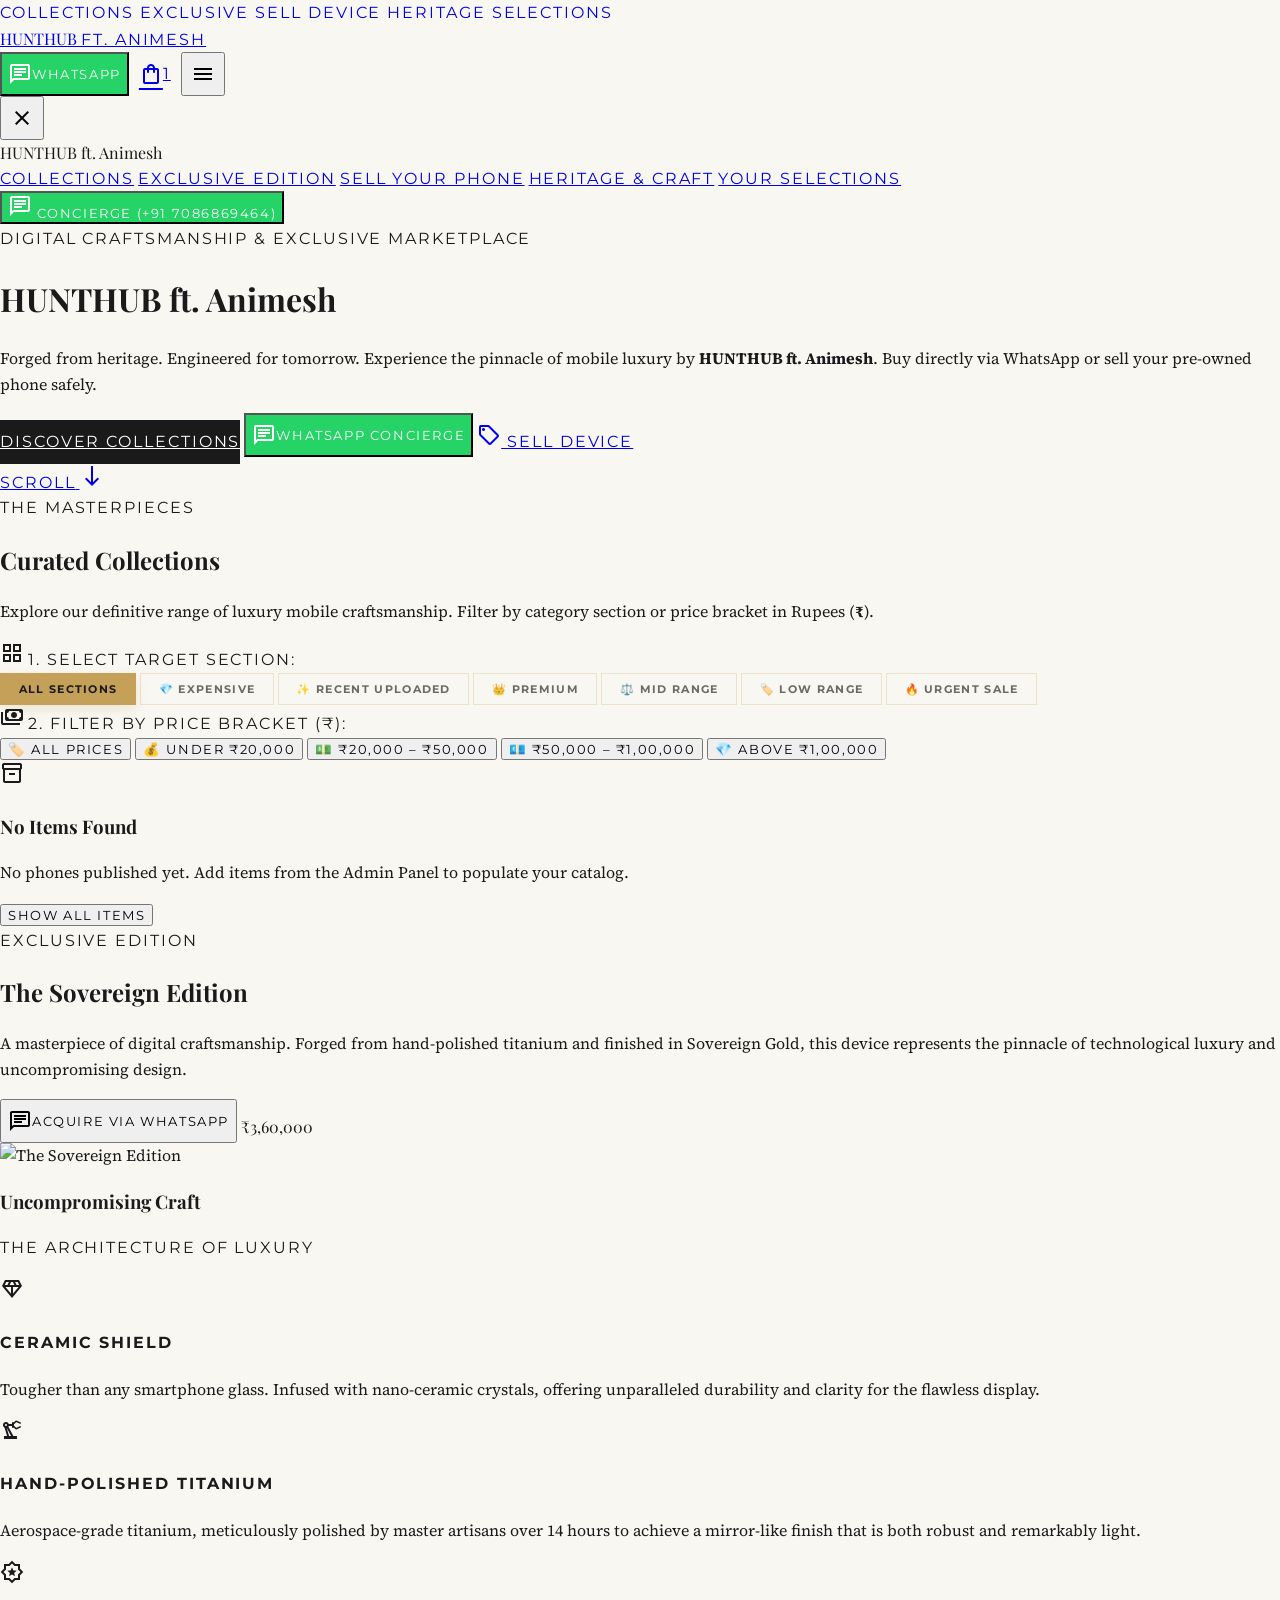
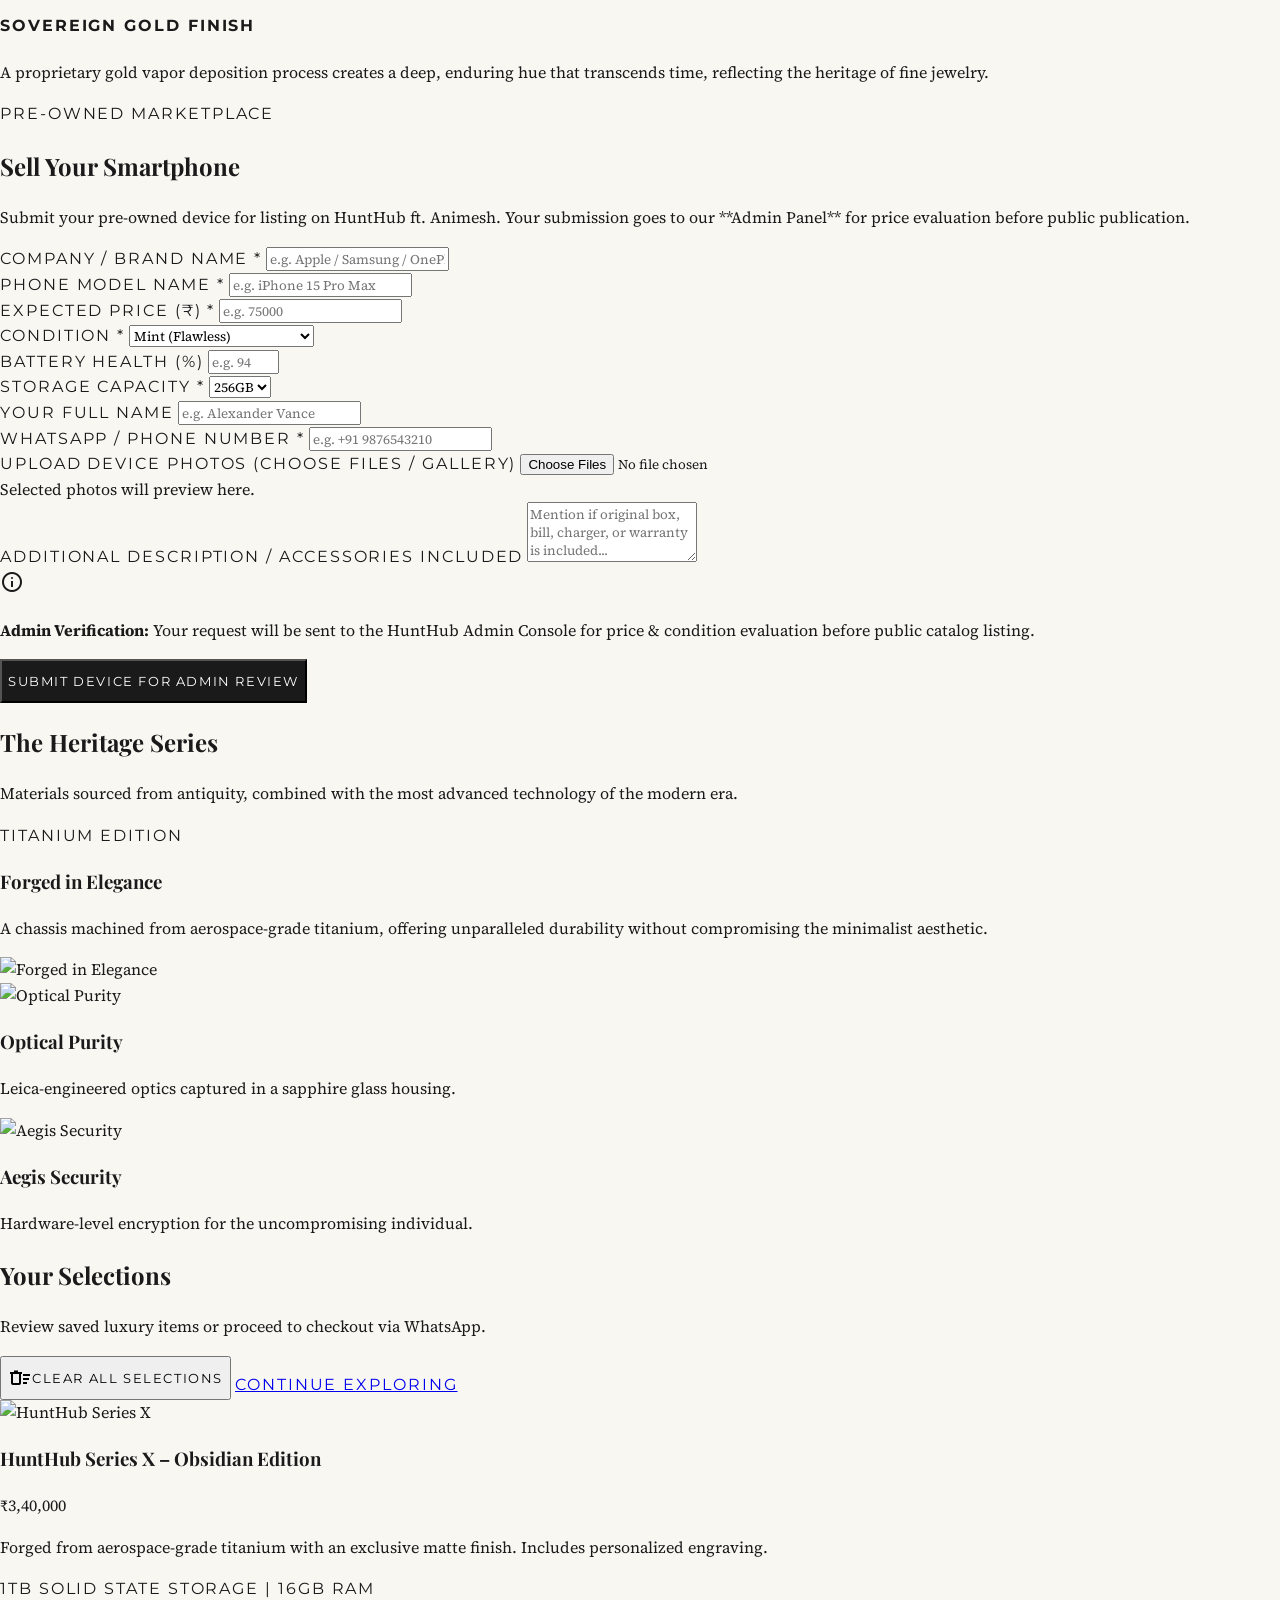
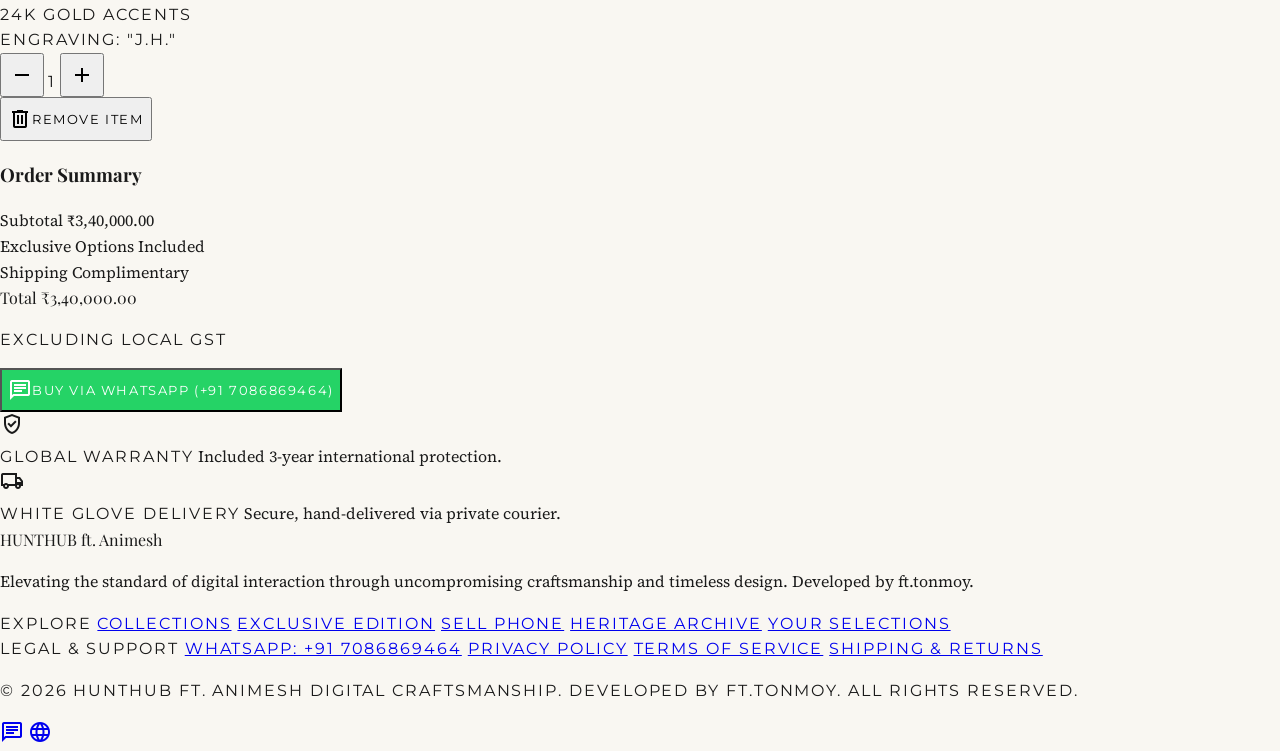
==== commit 54d10aa0: "Remove max price slider bar and introduce sleek unified price bracket pills & section category filte" ====
--- a/index.html
+++ b/index.html
@@ -169,70 +169,71 @@
       <span class="font-label text-xs text-accent uppercase tracking-[0.2em] mb-3 block scroll-reveal">The Masterpieces</span>
       <h2 class="font-display text-2xl sm:text-4xl md:text-5xl text-primary font-bold mb-4 scroll-reveal delay-1">Curated Collections</h2>
       <p class="font-body text-secondary text-sm sm:text-base leading-relaxed scroll-reveal delay-2 font-light">
-        Explore our definitive range of digital craftsmanship. Filter by category sections or price range in Rupees (<strong class="text-primary">₹</strong>).
+        Explore our definitive range of luxury mobile craftsmanship. Filter by category section or price bracket in Rupees (<strong class="text-primary">₹</strong>).
       </p>
     </div>
 
-    <!-- ==================== ITEM SECTIONS / CATEGORY FILTER TABS ==================== -->
-    <div class="mb-8 overflow-x-auto no-scrollbar pb-2 scroll-reveal">
-      <div class="flex justify-center items-center gap-2 sm:gap-3 min-w-max mx-auto px-2" id="category-filter-tabs">
-        <button onclick="applyCategoryFilter('all')" class="category-tab-btn active" data-category="all">
-          All Masterpieces
-        </button>
-        <button onclick="applyCategoryFilter('Expensive')" class="category-tab-btn" data-category="Expensive">
-          💎 Expensive
-        </button>
-        <button onclick="applyCategoryFilter('Recent uploaded')" class="category-tab-btn" data-category="Recent uploaded">
-          ✨ Recent Uploaded
-        </button>
-        <button onclick="applyCategoryFilter('Premium')" class="category-tab-btn" data-category="Premium">
-          👑 Premium
-        </button>
-        <button onclick="applyCategoryFilter('Mid range')" class="category-tab-btn" data-category="Mid range">
-          ⚖️ Mid Range
-        </button>
-        <button onclick="applyCategoryFilter('Low range')" class="category-tab-btn" data-category="Low range">
-          🏷️ Low Range
-        </button>
-        <button onclick="applyCategoryFilter('Urgent sale')" class="category-tab-btn" data-category="Urgent sale">
-          🔥 Urgent Sale
-        </button>
-      </div>
-    </div>
-
-    <!-- ==================== PRICE RANGE FILTER CONTROLS ==================== -->
-    <div class="max-w-3xl mx-auto mb-12 sm:mb-16 bg-surface-low border border-accent/20 p-5 sm:p-7 shadow-sm scroll-reveal">
-      <div class="flex flex-col sm:flex-row justify-between items-start sm:items-center gap-3 mb-4 border-b border-accent/15 pb-3">
-        <div class="flex items-center gap-2">
-          <span class="material-symbols-outlined text-gold">tune</span>
-          <span class="font-label text-xs text-primary font-bold uppercase tracking-wider">Filter by Price Range (₹)</span>
-        </div>
-        <div class="font-serif text-sm text-accent font-semibold">
-          Max Price: <span id="price-range-value" class="text-primary font-bold">₹1,50,000</span>
-        </div>
-      </div>
-
-      <!-- Dynamic Cap Range Slider -->
-      <div class="space-y-4">
-        <input type="range" id="price-range-slider" min="1000" max="300000" step="1000" value="300000"
-               class="w-full h-2 bg-accent/20 rounded-lg appearance-none cursor-pointer accent-gold focus:outline-none">
-
-        <!-- Preset Quick Filter Buttons in Rupees -->
-        <div class="flex flex-wrap gap-2 pt-2" id="price-filter-presets">
-          <button onclick="applyPriceFilter('all')" class="price-filter-btn px-3.5 py-1.5 font-label text-[10px] uppercase font-bold border border-gold bg-gold text-primary tracking-wider transition-colors active" data-filter="all">
-            All Prices
-          </button>
-          <button onclick="applyPriceFilter('under50k')" class="price-filter-btn px-3.5 py-1.5 font-label text-[10px] uppercase font-bold border border-accent/30 hover:border-gold text-secondary hover:text-primary tracking-wider transition-colors" data-filter="under50k">
-            Under ₹50,000
-          </button>
-          <button onclick="applyPriceFilter('50k-150k')" class="price-filter-btn px-3.5 py-1.5 font-label text-[10px] uppercase font-bold border border-accent/30 hover:border-gold text-secondary hover:text-primary tracking-wider transition-colors" data-filter="50k-150k">
-            ₹50,000 - ₹1,50,000
-          </button>
-          <button onclick="applyPriceFilter('above150k')" class="price-filter-btn px-3.5 py-1.5 font-label text-[10px] uppercase font-bold border border-accent/30 hover:border-gold text-secondary hover:text-primary tracking-wider transition-colors" data-filter="above150k">
-            Above ₹1,50,000
-          </button>
-        </div>
-      </div>
+    <!-- ==================== LUXURY UNIFIED FILTER CONSOLE ==================== -->
+    <div class="max-w-4xl mx-auto mb-12 bg-surface-low border border-accent/20 p-5 sm:p-7 shadow-sm scroll-reveal space-y-6">
+      
+      <!-- 1. Target Section Category Bar -->
+      <div>
+        <div class="flex items-center gap-2 mb-3">
+          <span class="material-symbols-outlined text-gold">grid_view</span>
+          <span class="font-label text-xs text-primary font-bold uppercase tracking-wider">1. Select Target Section:</span>
+        </div>
+        
+        <div class="flex flex-wrap items-center gap-2" id="category-filter-tabs">
+          <button onclick="applyCategoryFilter('all')" class="category-tab-btn active" data-category="all">
+            All Sections
+          </button>
+          <button onclick="applyCategoryFilter('Expensive')" class="category-tab-btn" data-category="Expensive">
+            💎 Expensive
+          </button>
+          <button onclick="applyCategoryFilter('Recent uploaded')" class="category-tab-btn" data-category="Recent uploaded">
+            ✨ Recent Uploaded
+          </button>
+          <button onclick="applyCategoryFilter('Premium')" class="category-tab-btn" data-category="Premium">
+            👑 Premium
+          </button>
+          <button onclick="applyCategoryFilter('Mid range')" class="category-tab-btn" data-category="Mid range">
+            ⚖️ Mid Range
+          </button>
+          <button onclick="applyCategoryFilter('Low range')" class="category-tab-btn" data-category="Low range">
+            🏷️ Low Range
+          </button>
+          <button onclick="applyCategoryFilter('Urgent sale')" class="category-tab-btn" data-category="Urgent sale">
+            🔥 Urgent Sale
+          </button>
+        </div>
+      </div>
+
+      <!-- 2. Price Bracket Filter Pills (Slider Bar Removed as requested) -->
+      <div class="border-t border-accent/15 pt-5">
+        <div class="flex items-center gap-2 mb-3">
+          <span class="material-symbols-outlined text-gold">payments</span>
+          <span class="font-label text-xs text-primary font-bold uppercase tracking-wider">2. Filter by Price Bracket (₹):</span>
+        </div>
+
+        <div class="flex flex-wrap gap-2" id="price-filter-presets">
+          <button onclick="applyPriceFilter('all')" class="price-filter-btn px-4 py-2 font-label text-[11px] uppercase font-bold border border-gold bg-gold text-primary tracking-wider transition-colors active" data-filter="all">
+            🏷️ All Prices
+          </button>
+          <button onclick="applyPriceFilter('under20k')" class="price-filter-btn px-4 py-2 font-label text-[11px] uppercase font-bold border border-accent/30 hover:border-gold text-secondary hover:text-primary tracking-wider transition-colors" data-filter="under20k">
+            💰 Under ₹20,000
+          </button>
+          <button onclick="applyPriceFilter('20k-50k')" class="price-filter-btn px-4 py-2 font-label text-[11px] uppercase font-bold border border-accent/30 hover:border-gold text-secondary hover:text-primary tracking-wider transition-colors" data-filter="20k-50k">
+            💵 ₹20,000 – ₹50,000
+          </button>
+          <button onclick="applyPriceFilter('50k-100k')" class="price-filter-btn px-4 py-2 font-label text-[11px] uppercase font-bold border border-accent/30 hover:border-gold text-secondary hover:text-primary tracking-wider transition-colors" data-filter="50k-100k">
+            💶 ₹50,000 – ₹1,00,000
+          </button>
+          <button onclick="applyPriceFilter('above100k')" class="price-filter-btn px-4 py-2 font-label text-[11px] uppercase font-bold border border-accent/30 hover:border-gold text-secondary hover:text-primary tracking-wider transition-colors" data-filter="above100k">
+            💎 Above ₹1,00,000
+          </button>
+        </div>
+      </div>
+
     </div>
 
     <!-- Dynamic Products Grid Container -->
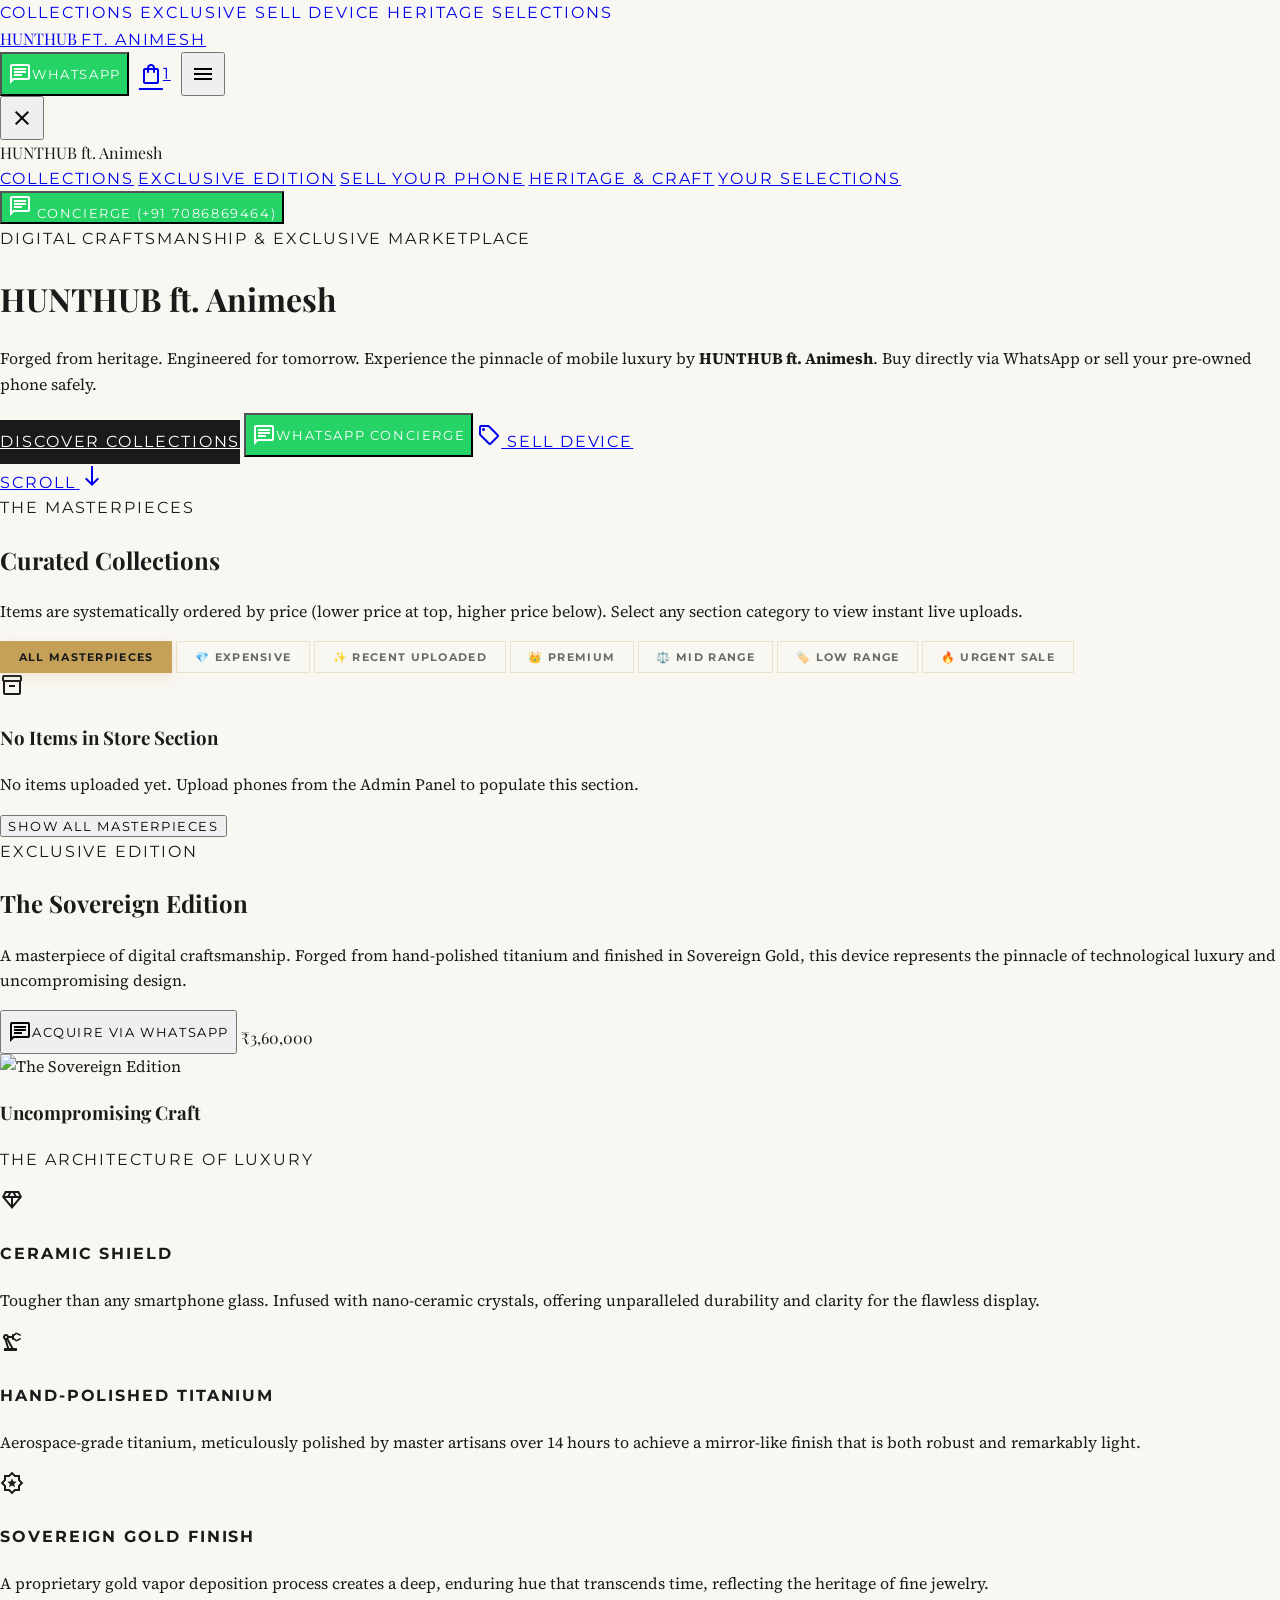
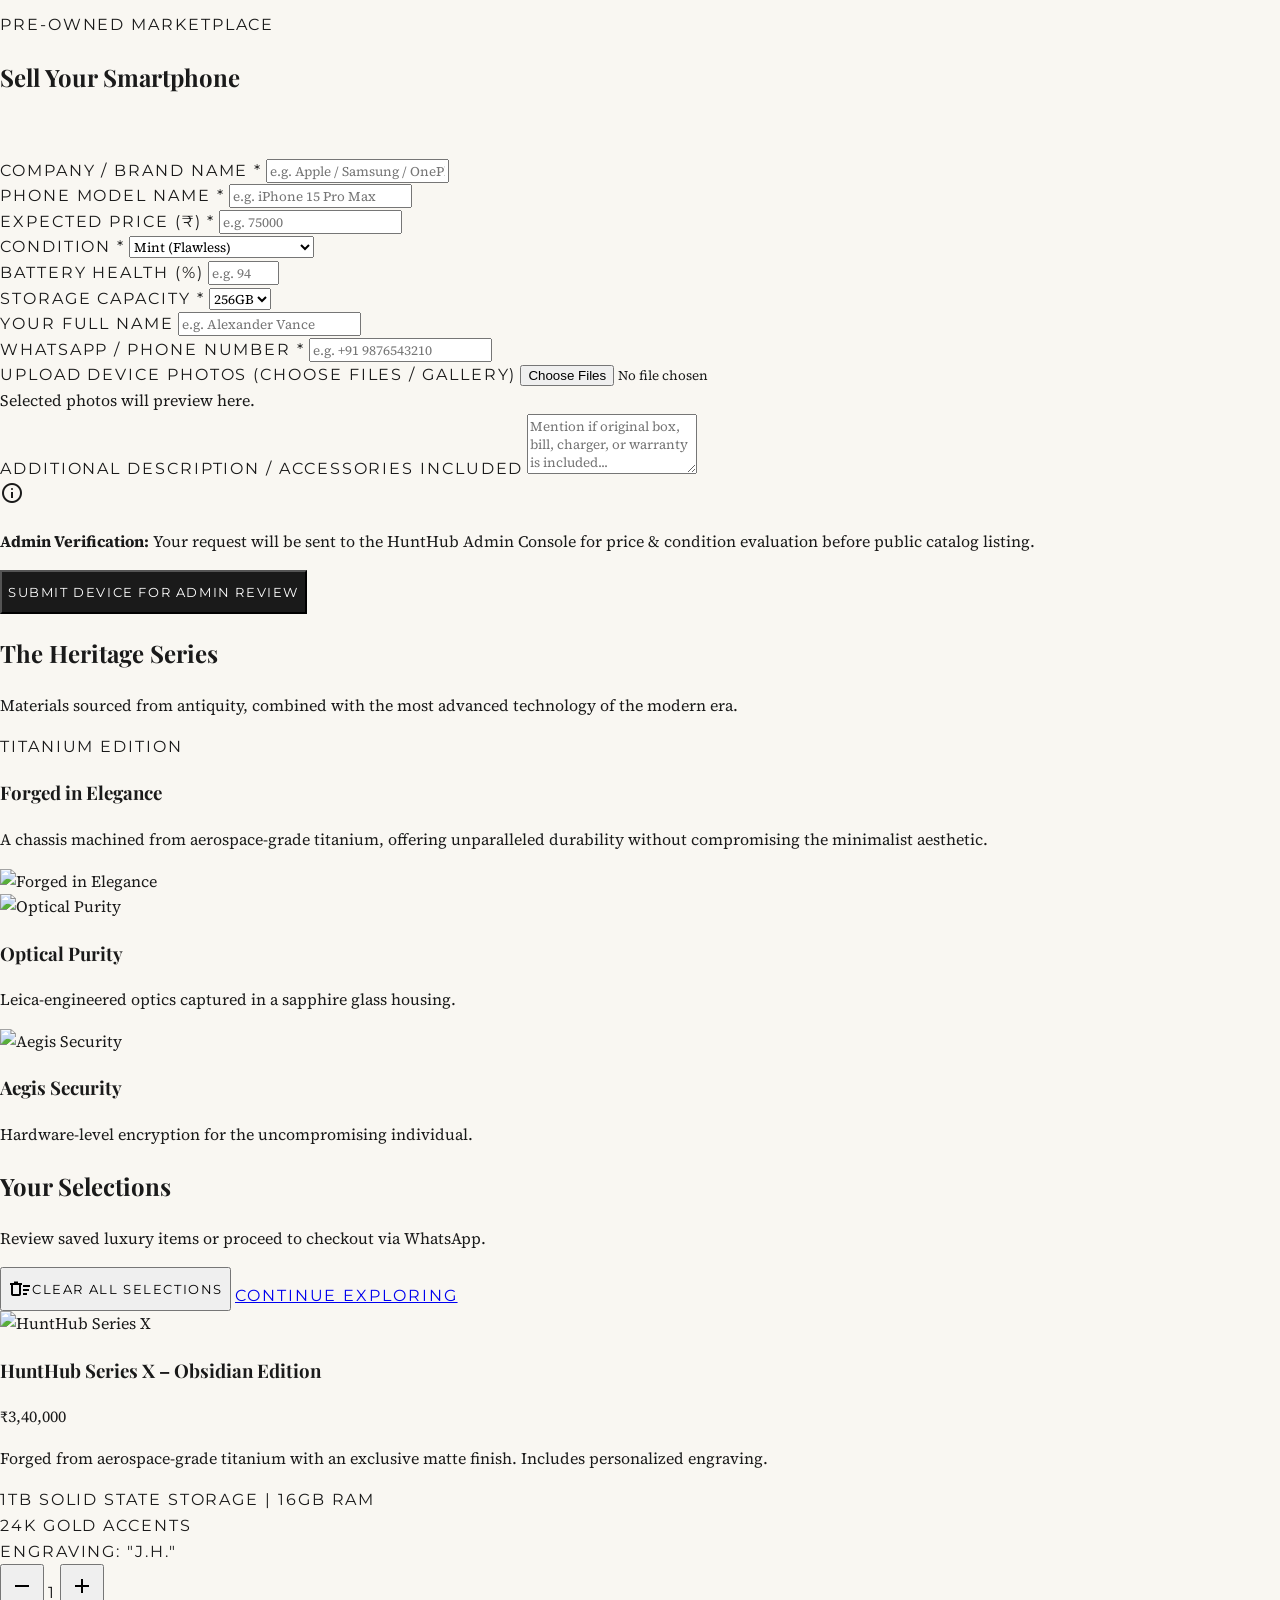
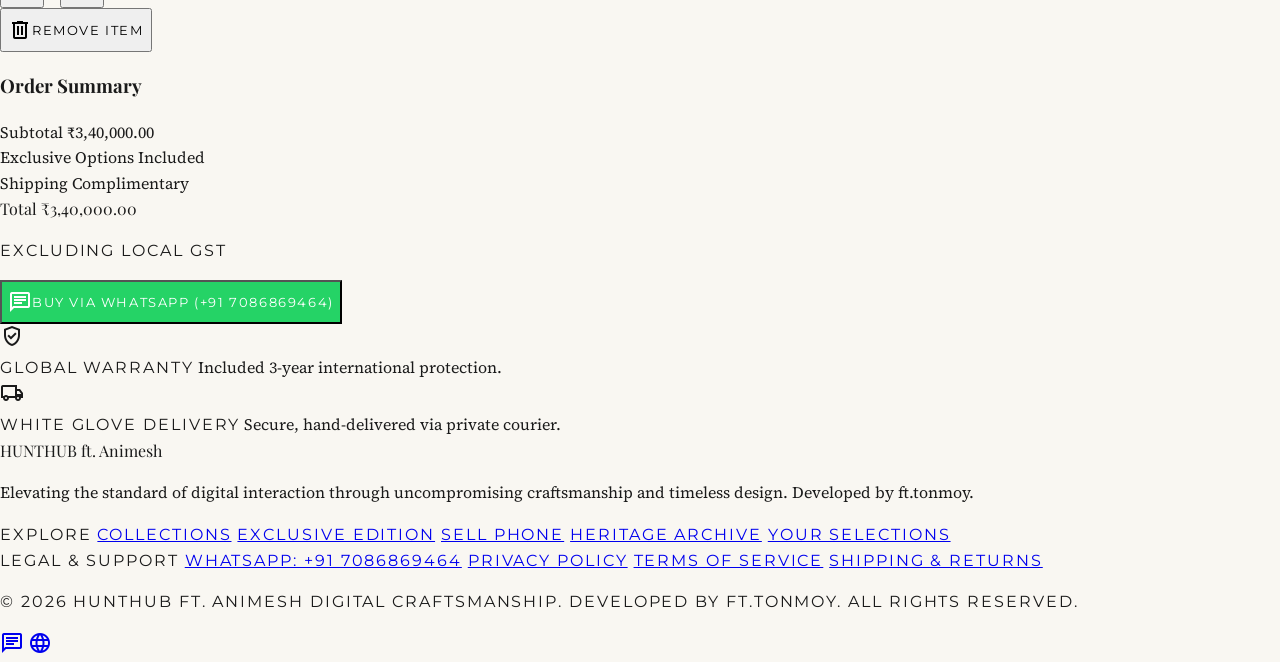
==== commit 8fc0525d: "Remove Filter Console Redesign, implement systematic price sorting (low to high), and enable rapid s" ====
--- a/index.html
+++ b/index.html
@@ -162,82 +162,46 @@
 
 
   <!-- ==================== FRAME 1: CURATED COLLECTIONS ==================== -->
-  <section id="collections" class="w-full max-w-[1240px] mx-auto px-4 sm:px-8 md:px-16 py-16 sm:py-24 border-b border-accent/10">
+  <section id="collections" class="w-full max-w-[1240px] mx-auto px-4 sm:px-8 md:px-16 py-12 sm:py-20 border-b border-accent/10">
     
     <!-- Section Header -->
     <div class="text-center max-w-2xl mx-auto mb-8 sm:mb-12">
       <span class="font-label text-xs text-accent uppercase tracking-[0.2em] mb-3 block scroll-reveal">The Masterpieces</span>
       <h2 class="font-display text-2xl sm:text-4xl md:text-5xl text-primary font-bold mb-4 scroll-reveal delay-1">Curated Collections</h2>
       <p class="font-body text-secondary text-sm sm:text-base leading-relaxed scroll-reveal delay-2 font-light">
-        Explore our definitive range of luxury mobile craftsmanship. Filter by category section or price bracket in Rupees (<strong class="text-primary">₹</strong>).
+        Items are systematically ordered by price (lower price at top, higher price below). Select any section category to view instant live uploads.
       </p>
     </div>
 
-    <!-- ==================== LUXURY UNIFIED FILTER CONSOLE ==================== -->
-    <div class="max-w-4xl mx-auto mb-12 bg-surface-low border border-accent/20 p-5 sm:p-7 shadow-sm scroll-reveal space-y-6">
-      
-      <!-- 1. Target Section Category Bar -->
-      <div>
-        <div class="flex items-center gap-2 mb-3">
-          <span class="material-symbols-outlined text-gold">grid_view</span>
-          <span class="font-label text-xs text-primary font-bold uppercase tracking-wider">1. Select Target Section:</span>
-        </div>
-        
-        <div class="flex flex-wrap items-center gap-2" id="category-filter-tabs">
-          <button onclick="applyCategoryFilter('all')" class="category-tab-btn active" data-category="all">
-            All Sections
-          </button>
-          <button onclick="applyCategoryFilter('Expensive')" class="category-tab-btn" data-category="Expensive">
-            💎 Expensive
-          </button>
-          <button onclick="applyCategoryFilter('Recent uploaded')" class="category-tab-btn" data-category="Recent uploaded">
-            ✨ Recent Uploaded
-          </button>
-          <button onclick="applyCategoryFilter('Premium')" class="category-tab-btn" data-category="Premium">
-            👑 Premium
-          </button>
-          <button onclick="applyCategoryFilter('Mid range')" class="category-tab-btn" data-category="Mid range">
-            ⚖️ Mid Range
-          </button>
-          <button onclick="applyCategoryFilter('Low range')" class="category-tab-btn" data-category="Low range">
-            🏷️ Low Range
-          </button>
-          <button onclick="applyCategoryFilter('Urgent sale')" class="category-tab-btn" data-category="Urgent sale">
-            🔥 Urgent Sale
-          </button>
-        </div>
-      </div>
-
-      <!-- 2. Price Bracket Filter Pills (Slider Bar Removed as requested) -->
-      <div class="border-t border-accent/15 pt-5">
-        <div class="flex items-center gap-2 mb-3">
-          <span class="material-symbols-outlined text-gold">payments</span>
-          <span class="font-label text-xs text-primary font-bold uppercase tracking-wider">2. Filter by Price Bracket (₹):</span>
-        </div>
-
-        <div class="flex flex-wrap gap-2" id="price-filter-presets">
-          <button onclick="applyPriceFilter('all')" class="price-filter-btn px-4 py-2 font-label text-[11px] uppercase font-bold border border-gold bg-gold text-primary tracking-wider transition-colors active" data-filter="all">
-            🏷️ All Prices
-          </button>
-          <button onclick="applyPriceFilter('under20k')" class="price-filter-btn px-4 py-2 font-label text-[11px] uppercase font-bold border border-accent/30 hover:border-gold text-secondary hover:text-primary tracking-wider transition-colors" data-filter="under20k">
-            💰 Under ₹20,000
-          </button>
-          <button onclick="applyPriceFilter('20k-50k')" class="price-filter-btn px-4 py-2 font-label text-[11px] uppercase font-bold border border-accent/30 hover:border-gold text-secondary hover:text-primary tracking-wider transition-colors" data-filter="20k-50k">
-            💵 ₹20,000 – ₹50,000
-          </button>
-          <button onclick="applyPriceFilter('50k-100k')" class="price-filter-btn px-4 py-2 font-label text-[11px] uppercase font-bold border border-accent/30 hover:border-gold text-secondary hover:text-primary tracking-wider transition-colors" data-filter="50k-100k">
-            💶 ₹50,000 – ₹1,00,000
-          </button>
-          <button onclick="applyPriceFilter('above100k')" class="price-filter-btn px-4 py-2 font-label text-[11px] uppercase font-bold border border-accent/30 hover:border-gold text-secondary hover:text-primary tracking-wider transition-colors" data-filter="above100k">
-            💎 Above ₹1,00,000
-          </button>
-        </div>
-      </div>
-
+    <!-- ==================== CLEAN SECTION CATEGORY FILTER TABS ==================== -->
+    <div class="mb-10 overflow-x-auto no-scrollbar pb-3 scroll-reveal">
+      <div class="flex justify-center items-center gap-2 sm:gap-3 min-w-max mx-auto px-2" id="category-filter-tabs">
+        <button onclick="applyCategoryFilter('all')" class="category-tab-btn active" data-category="all">
+          All Masterpieces
+        </button>
+        <button onclick="applyCategoryFilter('Expensive')" class="category-tab-btn" data-category="Expensive">
+          💎 Expensive
+        </button>
+        <button onclick="applyCategoryFilter('Recent uploaded')" class="category-tab-btn" data-category="Recent uploaded">
+          ✨ Recent Uploaded
+        </button>
+        <button onclick="applyCategoryFilter('Premium')" class="category-tab-btn" data-category="Premium">
+          👑 Premium
+        </button>
+        <button onclick="applyCategoryFilter('Mid range')" class="category-tab-btn" data-category="Mid range">
+          ⚖️ Mid Range
+        </button>
+        <button onclick="applyCategoryFilter('Low range')" class="category-tab-btn" data-category="Low range">
+          🏷️ Low Range
+        </button>
+        <button onclick="applyCategoryFilter('Urgent sale')" class="category-tab-btn" data-category="Urgent sale">
+          🔥 Urgent Sale
+        </button>
+      </div>
     </div>
 
     <!-- Dynamic Products Grid Container -->
-    <div id="products-grid-container" class="grid grid-cols-1 md:grid-cols-2 gap-x-10 gap-y-16 sm:gap-y-24">
+    <div id="products-grid-container" class="grid grid-cols-1 md:grid-cols-2 gap-x-10 gap-y-12 sm:gap-y-20">
       <!-- Populated dynamically in app.js -->
     </div>
   </section>
